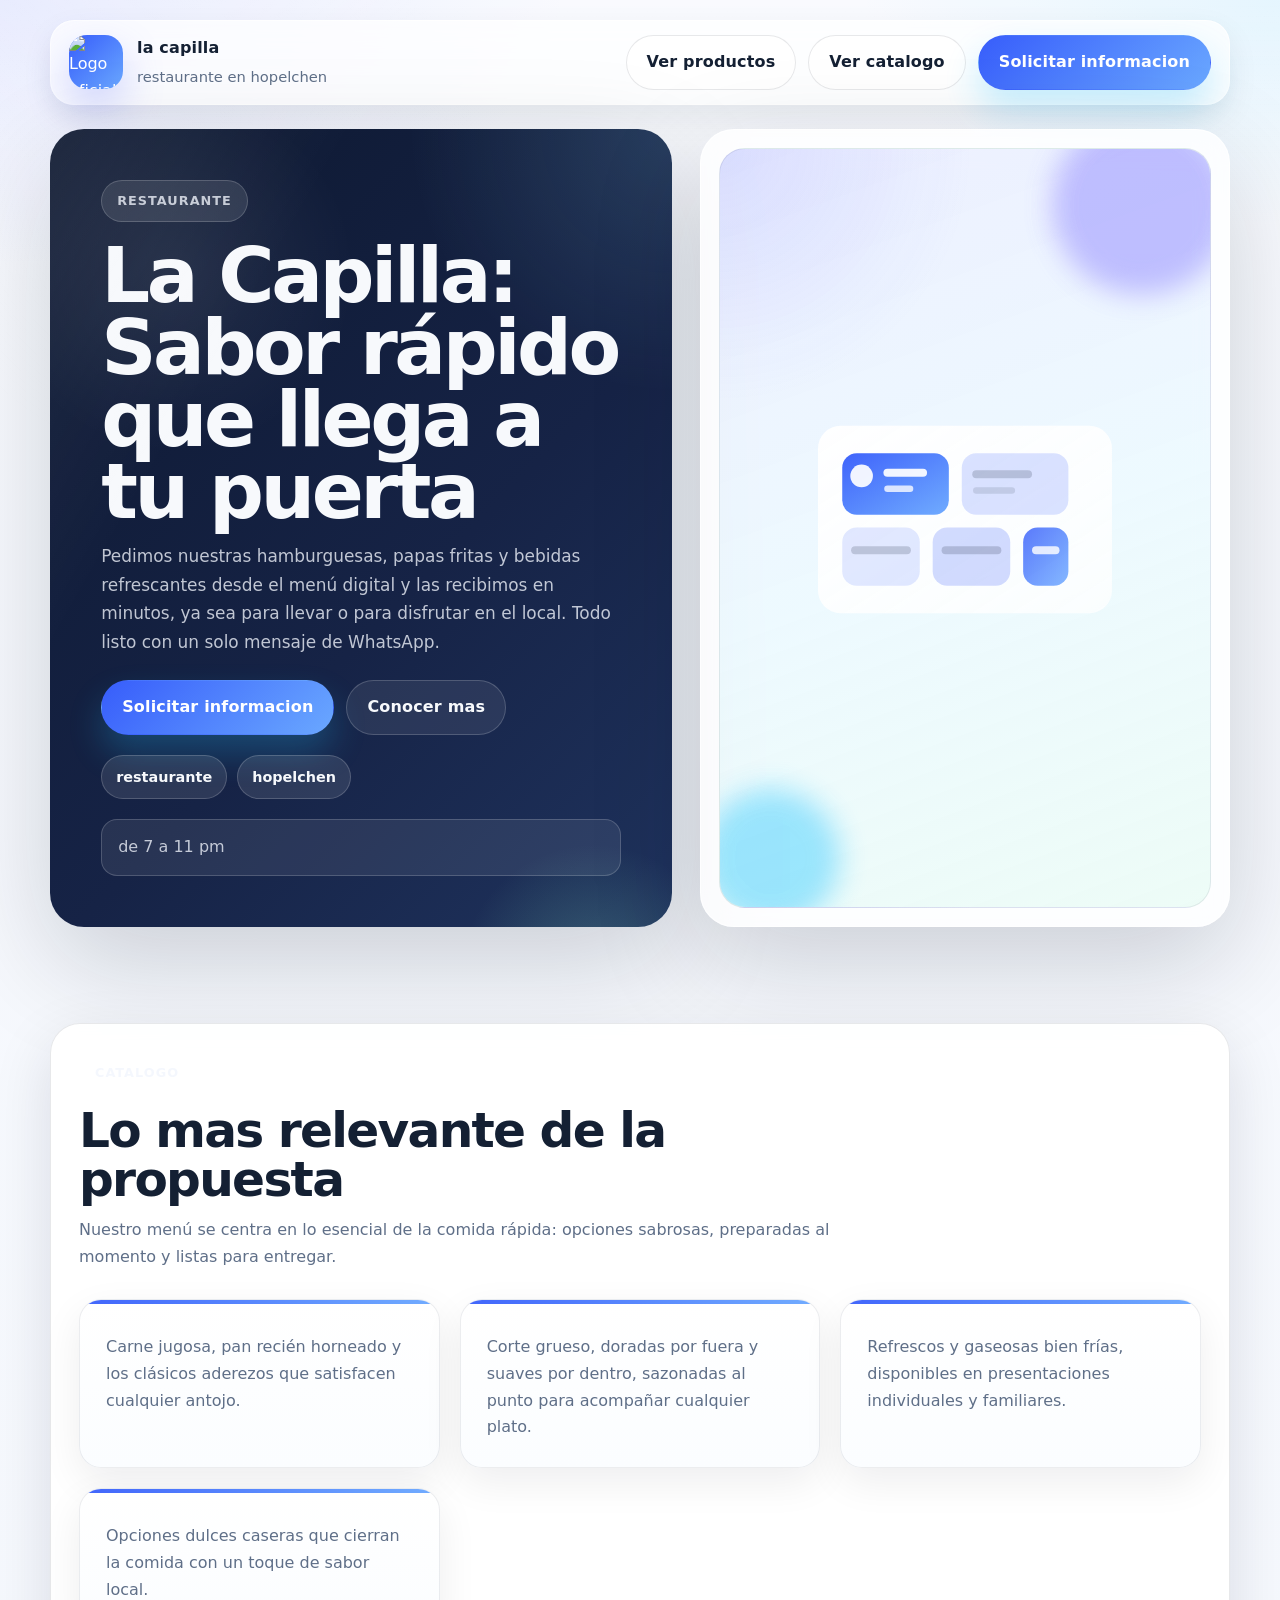
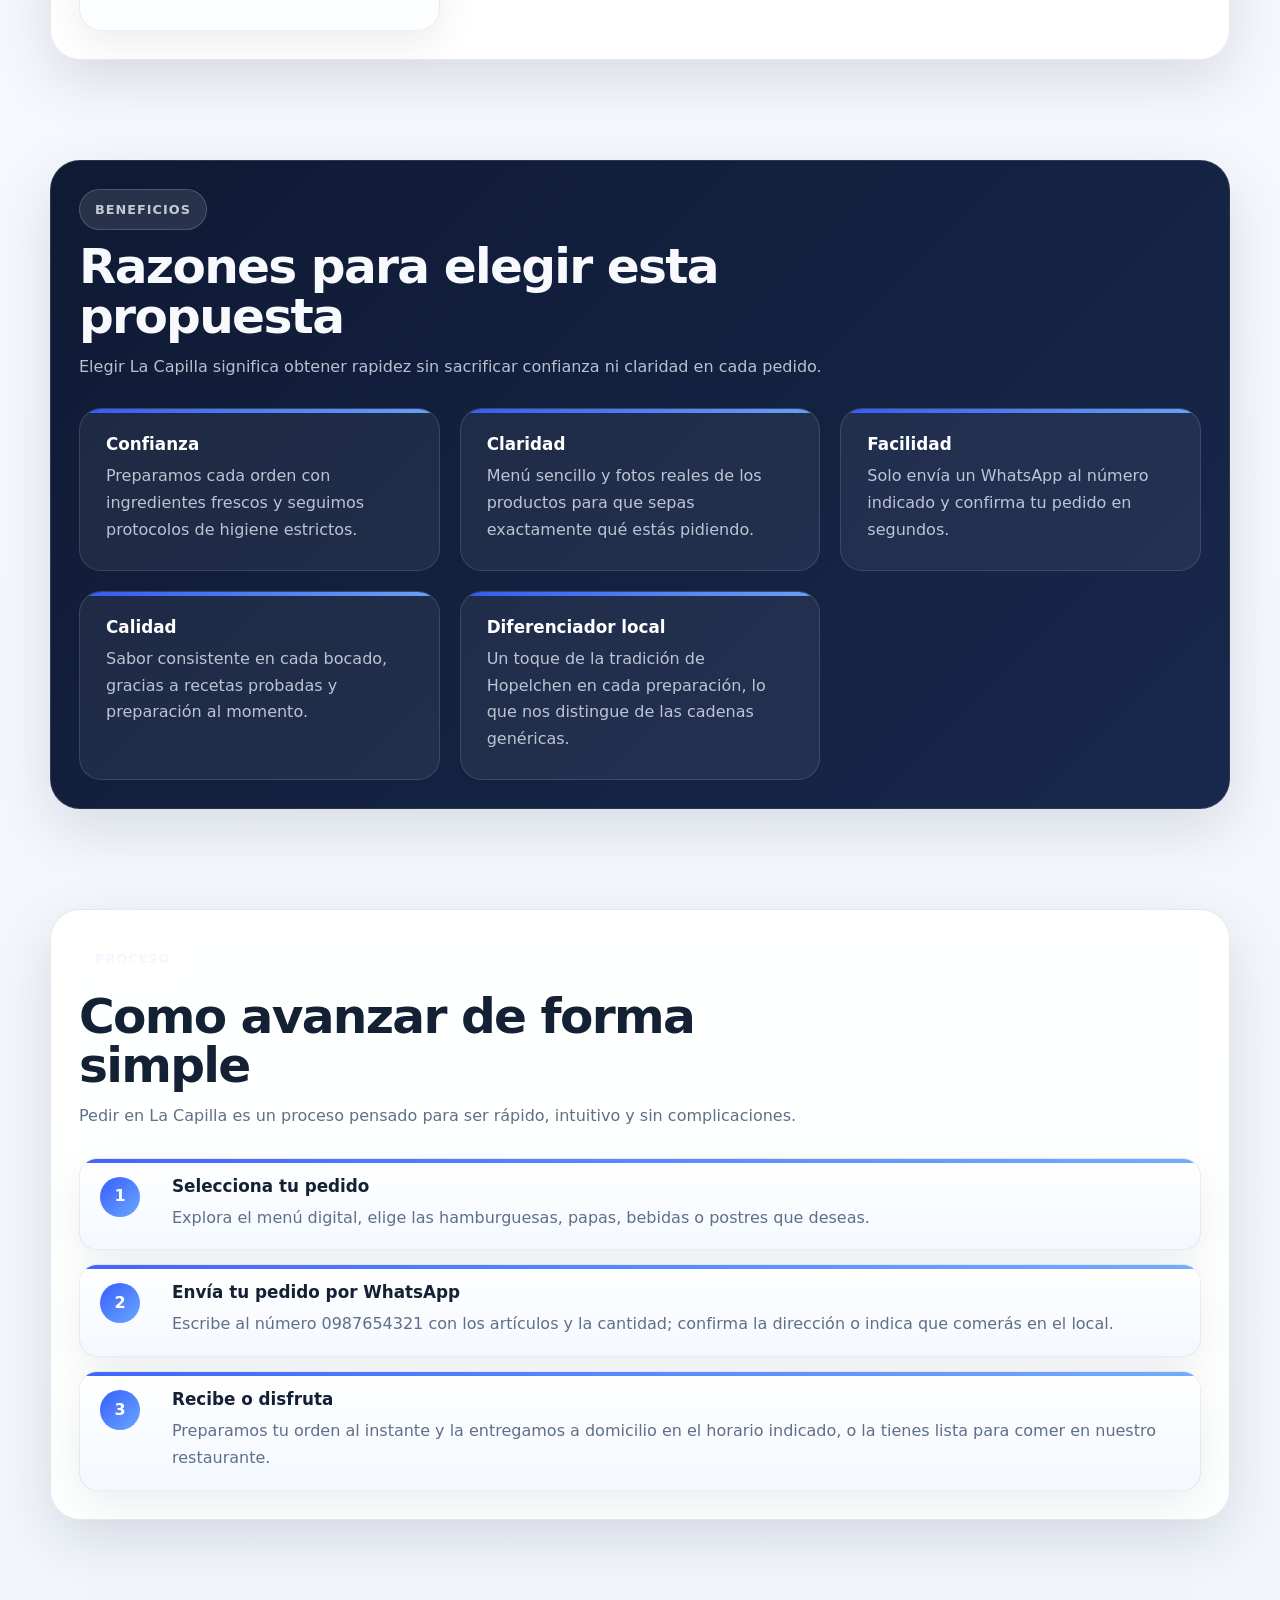
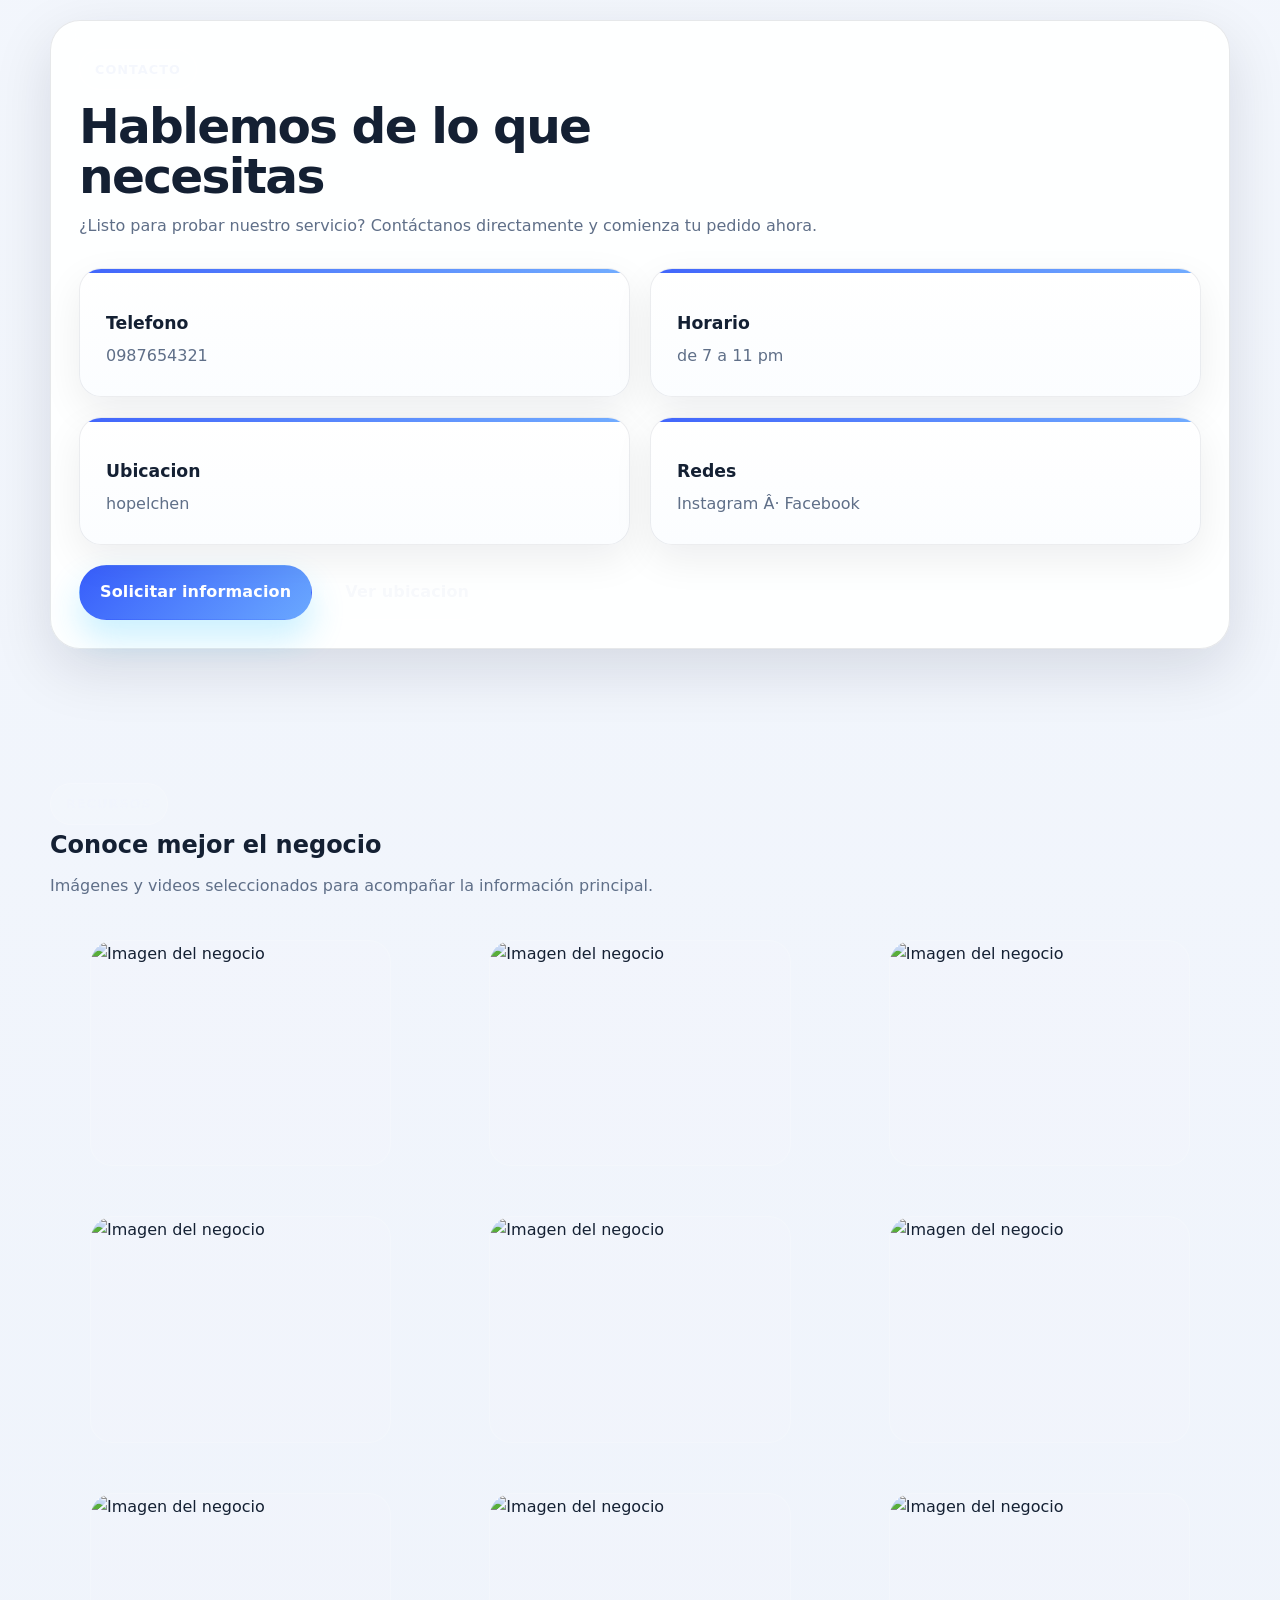
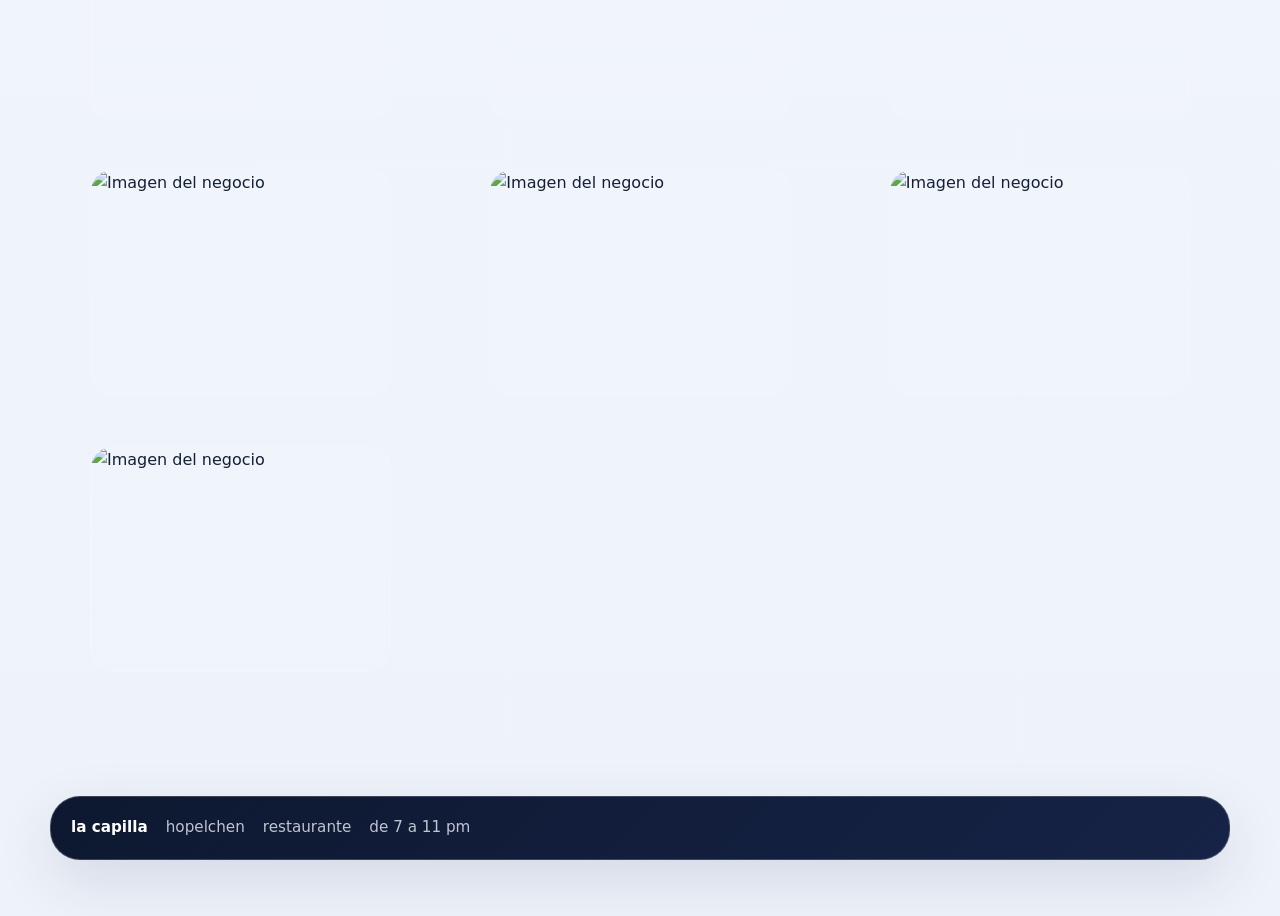
==== index.html @ 83acf777 "feat: generate site index" ====
<!doctype html>
<html lang="es-MX">
<head>
  <meta charset="utf-8">
  <meta name="viewport" content="width=device-width,initial-scale=1">
  <title>la capilla</title>
  <meta name="description" content="comida rapdia a domicilio y ar acomer en restuarante">
  <link rel="stylesheet" href="styles.css">
</head>
<body class="theme-catalogo">
  <div class="site-shell">
    <header class="section" id="inicio">
      <div class="container">
        <div class="topbar">
          <a class="brand" href="#inicio" aria-label="la capilla">
            <span class="brand-mark brand-mark-image"><img src="https://rrmhpuwrdlksccefjgnj.supabase.co/storage/v1/object/public/itm-project-assets/fa2a0edb-afd2-4cea-aa49-1c2edebb0638/63fcdd89-92d5-4dcf-ba6b-335134f677f3/cb0ab900-5e8b-45c3-9661-323baa01a9e5-captura-de-pantalla-2026-06-22-145156.png" alt="Logo oficial" loading="eager"></span>
            <span class="brand-copy">
              <strong>la capilla</strong>
              <span>restaurante en hopelchen</span>
            </span>
          </a>
          <div class="topbar-actions">
            <!-- itm-secondary-page-link -->
            <a class="button-secondary" href="productos.html">Ver productos</a>
            <a class="button-secondary" href="#catalogo">Ver catalogo</a>
            <a class="button" href="tel:0987654321">Solicitar informacion</a>
          </div>
        </div>
      </div>
    </header>

    <main>
      <section class="hero">
        <div class="container hero-grid">
          <div class="hero-copy">
            <span class="kicker">restaurante</span>
            <h1>La Capilla: Sabor rápido que llega a tu puerta</h1>
            <p>Pedimos nuestras hamburguesas, papas fritas y bebidas refrescantes desde el menú digital y las recibimos en minutos, ya sea para llevar o para disfrutar en el local. Todo listo con un solo mensaje de WhatsApp.</p>
            <div class="hero-actions">
              <a class="button" href="tel:0987654321">Solicitar informacion</a>
              <a class="button-secondary" href="https://www.google.com/maps/embed?pb=!1m14!1m8!1m3!1d3767.0904662573457!2d-89.3124938!3d19.2348887!3m2!1i1024!2i768!4f13.1!3m3!1m2!1s0x8f59c978a844ea81%3A0x84fe829ff02fd803!2sTALLER%20DE%20BORDADO!5e0!3m2!1ses-419!2smx!4v1788230896243!5m2!1ses-419!2smx&quot; width=&quot;600&quot; height=&quot;450&quot; style=&quot;border:0;&quot; allowfullscreen=&quot;&quot; loading=&quot;lazy&quot; referrerpolicy=&quot;strict-origin-when-cross-origin">Conocer mas</a>
            </div>
            <ul class="tag-list"><li class="tag">restaurante</li><li class="tag">hopelchen</li></ul>
            <div class="hero-note">
              de 7 a  11 pm
            </div>
          </div>

          <aside class="hero-panel">
            <div class="hero-art">
              <span class="hero-orb one"></span>
              <span class="hero-orb two"></span>
              <svg viewBox="0 0 520 420" xmlns="http://www.w3.org/2000/svg" aria-hidden="true">
  <defs>
    <linearGradient id="catalogGradA" x1="0" y1="0" x2="1" y2="1">
      <stop offset="0%" stop-color="var(--primary)" />
      <stop offset="100%" stop-color="var(--primary-2)" />
    </linearGradient>
    <linearGradient id="catalogGradB" x1="0" y1="0" x2="1" y2="1">
      <stop offset="0%" stop-color="rgba(255,255,255,.96)" />
      <stop offset="100%" stop-color="rgba(255,255,255,.72)" />
    </linearGradient>
  </defs>
  <rect x="78" y="84" width="364" height="232" rx="28" fill="url(#catalogGradB)" />
  <rect x="108" y="118" width="132" height="76" rx="18" fill="url(#catalogGradA)" opacity=".96" />
  <rect x="256" y="118" width="132" height="76" rx="18" fill="rgba(55,93,251,.18)" />
  <rect x="108" y="210" width="96" height="72" rx="18" fill="rgba(55,93,251,.14)" />
  <rect x="220" y="210" width="96" height="72" rx="18" fill="rgba(55,93,251,.22)" />
  <rect x="332" y="210" width="56" height="72" rx="18" fill="url(#catalogGradA)" opacity=".82" />
  <circle cx="132" cy="146" r="14" fill="rgba(255,255,255,.92)" />
  <path d="M164 142h44" stroke="rgba(255,255,255,.92)" stroke-width="10" stroke-linecap="round" />
  <path d="M164 162h28" stroke="rgba(255,255,255,.78)" stroke-width="8" stroke-linecap="round" />
  <path d="M274 144h64" stroke="rgba(20,32,51,.18)" stroke-width="10" stroke-linecap="round" />
  <path d="M274 164h44" stroke="rgba(20,32,51,.12)" stroke-width="8" stroke-linecap="round" />
  <path d="M124 238h64" stroke="rgba(20,32,51,.18)" stroke-width="10" stroke-linecap="round" />
  <path d="M236 238h64" stroke="rgba(20,32,51,.18)" stroke-width="10" stroke-linecap="round" />
  <path d="M348 238h24" stroke="rgba(255,255,255,.82)" stroke-width="10" stroke-linecap="round" />
</svg>
            </div>
          </aside>
        </div>
      </section>

      <section id="catalogo" class="section">
  <div class="container">
    <div class="surface section-surface">
      <div class="section-head">
        <span class="kicker">Catalogo</span>
        <h2>Lo mas relevante de la propuesta</h2>
        <p>Nuestro menú se centra en lo esencial de la comida rápida: opciones sabrosas, preparadas al momento y listas para entregar.</p>
      </div>
      <div class="feature-grid">
        
          <article class="feature-card">
            <strong></strong>
            <p>Carne jugosa, pan recién horneado y los clásicos aderezos que satisfacen cualquier antojo.</p>
          </article>
        
          <article class="feature-card">
            <strong></strong>
            <p>Corte grueso, doradas por fuera y suaves por dentro, sazonadas al punto para acompañar cualquier plato.</p>
          </article>
        
          <article class="feature-card">
            <strong></strong>
            <p>Refrescos y gaseosas bien frías, disponibles en presentaciones individuales y familiares.</p>
          </article>
        
          <article class="feature-card">
            <strong></strong>
            <p>Opciones dulces caseras que cierran la comida con un toque de sabor local.</p>
          </article>
        
      </div>
    </div>
  </div>
</section>
<section id="beneficios" class="section">
  <div class="container">
    <div class="surface section-surface">
      <div class="section-head">
        <span class="kicker">Beneficios</span>
        <h2>Razones para elegir esta propuesta</h2>
        <p>Elegir La Capilla significa obtener rapidez sin sacrificar confianza ni claridad en cada pedido.</p>
      </div>
      <div class="stats-grid">
        
          <article class="stat-card">
            <strong>Confianza</strong>
            <p>Preparamos cada orden con ingredientes frescos y seguimos protocolos de higiene estrictos.</p>
          </article>
        
          <article class="stat-card">
            <strong>Claridad</strong>
            <p>Menú sencillo y fotos reales de los productos para que sepas exactamente qué estás pidiendo.</p>
          </article>
        
          <article class="stat-card">
            <strong>Facilidad</strong>
            <p>Solo envía un WhatsApp al número indicado y confirma tu pedido en segundos.</p>
          </article>
        
          <article class="stat-card">
            <strong>Calidad</strong>
            <p>Sabor consistente en cada bocado, gracias a recetas probadas y preparación al momento.</p>
          </article>
        
          <article class="stat-card">
            <strong>Diferenciador local</strong>
            <p>Un toque de la tradición de Hopelchen en cada preparación, lo que nos distingue de las cadenas genéricas.</p>
          </article>
        
      </div>
    </div>
  </div>
</section>
<section id="proceso" class="section">
  <div class="container">
    <div class="surface section-surface">
      <div class="section-head">
        <span class="kicker">Proceso</span>
        <h2>Como avanzar de forma simple</h2>
        <p>Pedir en La Capilla es un proceso pensado para ser rápido, intuitivo y sin complicaciones.</p>
      </div>
      <div class="process-list">
        
          <article class="process-item">
            <span class="process-index">1</span>
            <div class="process-copy">
              <strong>Selecciona tu pedido</strong>
              <p>Explora el menú digital, elige las hamburguesas, papas, bebidas o postres que deseas.</p>
            </div>
          </article>
        
          <article class="process-item">
            <span class="process-index">2</span>
            <div class="process-copy">
              <strong>Envía tu pedido por WhatsApp</strong>
              <p>Escribe al número 0987654321 con los artículos y la cantidad; confirma la dirección o indica que comerás en el local.</p>
            </div>
          </article>
        
          <article class="process-item">
            <span class="process-index">3</span>
            <div class="process-copy">
              <strong>Recibe o disfruta</strong>
              <p>Preparamos tu orden al instante y la entregamos a domicilio en el horario indicado, o la tienes lista para comer en nuestro restaurante.</p>
            </div>
          </article>
        
      </div>
    </div>
  </div>
</section>
<section id="contacto" class="section">
  <div class="container">
    <div class="surface section-surface">
      <div class="section-head">
        <span class="kicker">Contacto</span>
        <h2>Hablemos de lo que necesitas</h2>
        <p>¿Listo para probar nuestro servicio? Contáctanos directamente y comienza tu pedido ahora.</p>
      </div>
      <div class="contact-grid">
        
          <article class="contact-card">
            <h3>Telefono</h3>
            <p><a href="tel:0987654321">0987654321</a></p>
          </article>
        
          <article class="contact-card">
            <h3>Horario</h3>
            <p><span>de 7 a  11 pm</span></p>
          </article>
        
          <article class="contact-card">
            <h3>Ubicacion</h3>
            <p><a href="https://www.google.com/maps/embed?pb=!1m14!1m8!1m3!1d3767.0904662573457!2d-89.3124938!3d19.2348887!3m2!1i1024!2i768!4f13.1!3m3!1m2!1s0x8f59c978a844ea81%3A0x84fe829ff02fd803!2sTALLER%20DE%20BORDADO!5e0!3m2!1ses-419!2smx!4v1788230896243!5m2!1ses-419!2smx&quot; width=&quot;600&quot; height=&quot;450&quot; style=&quot;border:0;&quot; allowfullscreen=&quot;&quot; loading=&quot;lazy&quot; referrerpolicy=&quot;strict-origin-when-cross-origin" target="_blank" rel="noopener noreferrer">hopelchen</a></p>
          </article>
        
          <article class="contact-card">
            <h3>Redes</h3>
            <p><a href="#contacto" target="_blank" rel="noopener noreferrer">Instagram</a> Â· <a href="#contacto" target="_blank" rel="noopener noreferrer">Facebook</a></p>
          </article>
        
      </div>
      <div class="inline-links"><a class="button" href="tel:0987654321">Solicitar informacion</a><a class="button-secondary" href="https://www.google.com/maps/embed?pb=!1m14!1m8!1m3!1d3767.0904662573457!2d-89.3124938!3d19.2348887!3m2!1i1024!2i768!4f13.1!3m3!1m2!1s0x8f59c978a844ea81%3A0x84fe829ff02fd803!2sTALLER%20DE%20BORDADO!5e0!3m2!1ses-419!2smx!4v1788230896243!5m2!1ses-419!2smx&quot; width=&quot;600&quot; height=&quot;450&quot; style=&quot;border:0;&quot; allowfullscreen=&quot;&quot; loading=&quot;lazy&quot; referrerpolicy=&quot;strict-origin-when-cross-origin">Ver ubicacion</a></div>
    </div>
  </div>
</section>
    
      <section class="resource-section" id="recursos">
        <div class="container">
          <div class="resource-heading">
            <span class="kicker">Recursos</span>
            <h2>Conoce mejor el negocio</h2>
            <p>Imágenes y videos seleccionados para acompañar la información principal.</p>
          </div>
          <div class="resource-gallery">
    <figure class="resource-card">
      <img src="https://rrmhpuwrdlksccefjgnj.supabase.co/storage/v1/object/public/itm-project-assets/fa2a0edb-afd2-4cea-aa49-1c2edebb0638/63fcdd89-92d5-4dcf-ba6b-335134f677f3/9dee17b9-5989-4c04-81a5-56a6d2270579-captura-de-pantalla-2026-06-28-183947.png" alt="Imagen del negocio" loading="lazy">
      
    </figure>
  
    <figure class="resource-card">
      <img src="https://rrmhpuwrdlksccefjgnj.supabase.co/storage/v1/object/public/itm-project-assets/fa2a0edb-afd2-4cea-aa49-1c2edebb0638/63fcdd89-92d5-4dcf-ba6b-335134f677f3/429c3a91-69d6-4c55-be36-e30e1e36e39a-captura-de-pantalla-2026-06-28-184014.png" alt="Imagen del negocio" loading="lazy">
      
    </figure>
  
    <figure class="resource-card">
      <img src="https://rrmhpuwrdlksccefjgnj.supabase.co/storage/v1/object/public/itm-project-assets/fa2a0edb-afd2-4cea-aa49-1c2edebb0638/63fcdd89-92d5-4dcf-ba6b-335134f677f3/778309f7-7098-4dc0-a43b-c36a8c86d15d-captura-de-pantalla-2026-06-28-184057.png" alt="Imagen del negocio" loading="lazy">
      
    </figure>
  
    <figure class="resource-card">
      <img src="https://rrmhpuwrdlksccefjgnj.supabase.co/storage/v1/object/public/itm-project-assets/fa2a0edb-afd2-4cea-aa49-1c2edebb0638/63fcdd89-92d5-4dcf-ba6b-335134f677f3/1df3a6cd-2780-4780-89b0-fd530cb4790c-captura-de-pantalla-2026-06-28-184213.png" alt="Imagen del negocio" loading="lazy">
      
    </figure>
  
    <figure class="resource-card">
      <img src="https://rrmhpuwrdlksccefjgnj.supabase.co/storage/v1/object/public/itm-project-assets/fa2a0edb-afd2-4cea-aa49-1c2edebb0638/63fcdd89-92d5-4dcf-ba6b-335134f677f3/06ec2f1f-6c64-4aa3-80eb-d113fb08dc9a-captura-de-pantalla-2026-06-28-184257.png" alt="Imagen del negocio" loading="lazy">
      
    </figure>
  
    <figure class="resource-card">
      <img src="https://rrmhpuwrdlksccefjgnj.supabase.co/storage/v1/object/public/itm-project-assets/fa2a0edb-afd2-4cea-aa49-1c2edebb0638/63fcdd89-92d5-4dcf-ba6b-335134f677f3/c3ec0e20-55ff-4a04-8fe9-72b50806a0b0-captura-de-pantalla-2026-06-28-203143.png" alt="Imagen del negocio" loading="lazy">
      
    </figure>
  
    <figure class="resource-card">
      <img src="https://rrmhpuwrdlksccefjgnj.supabase.co/storage/v1/object/public/itm-project-assets/fa2a0edb-afd2-4cea-aa49-1c2edebb0638/63fcdd89-92d5-4dcf-ba6b-335134f677f3/6290bde3-7ff0-4237-94d5-f1f7c58c5d8e-captura-de-pantalla-2026-06-28-183947.png" alt="Imagen del negocio" loading="lazy">
      
    </figure>
  
    <figure class="resource-card">
      <img src="https://rrmhpuwrdlksccefjgnj.supabase.co/storage/v1/object/public/itm-project-assets/fa2a0edb-afd2-4cea-aa49-1c2edebb0638/63fcdd89-92d5-4dcf-ba6b-335134f677f3/5e9e1de8-d0f1-43b6-b50a-aea3a4cb805f-captura-de-pantalla-2026-06-28-203301.png" alt="Imagen del negocio" loading="lazy">
      
    </figure>
  
    <figure class="resource-card">
      <img src="https://rrmhpuwrdlksccefjgnj.supabase.co/storage/v1/object/public/itm-project-assets/fa2a0edb-afd2-4cea-aa49-1c2edebb0638/63fcdd89-92d5-4dcf-ba6b-335134f677f3/0bd9fb63-5551-4b27-bd84-2e0cbcd0da3d-captura-de-pantalla-2026-06-28-204855.png" alt="Imagen del negocio" loading="lazy">
      
    </figure>
  
    <figure class="resource-card">
      <img src="https://rrmhpuwrdlksccefjgnj.supabase.co/storage/v1/object/public/itm-project-assets/fa2a0edb-afd2-4cea-aa49-1c2edebb0638/63fcdd89-92d5-4dcf-ba6b-335134f677f3/c3941c7c-3403-4f2d-882c-316e9b5ad3ee-captura-de-pantalla-2026-06-27-184415---copia.png" alt="Imagen del negocio" loading="lazy">
      
    </figure>
  
    <figure class="resource-card">
      <img src="https://rrmhpuwrdlksccefjgnj.supabase.co/storage/v1/object/public/itm-project-assets/fa2a0edb-afd2-4cea-aa49-1c2edebb0638/63fcdd89-92d5-4dcf-ba6b-335134f677f3/c8442d64-a362-4469-a5e8-0c5792de0d52-captura-de-pantalla-2026-06-28-205228---copia.png" alt="Imagen del negocio" loading="lazy">
      
    </figure>
  
    <figure class="resource-card">
      <img src="https://rrmhpuwrdlksccefjgnj.supabase.co/storage/v1/object/public/itm-project-assets/fa2a0edb-afd2-4cea-aa49-1c2edebb0638/63fcdd89-92d5-4dcf-ba6b-335134f677f3/1726b67e-2aaf-4375-a48b-482d1fedd1c0-captura-de-pantalla-2026-07-04-134039.png" alt="Imagen del negocio" loading="lazy">
      
    </figure>
  
    <figure class="resource-card">
      <img src="https://rrmhpuwrdlksccefjgnj.supabase.co/storage/v1/object/public/itm-project-assets/fa2a0edb-afd2-4cea-aa49-1c2edebb0638/63fcdd89-92d5-4dcf-ba6b-335134f677f3/2d284801-5a4d-4d7b-a82c-cc4814d408b8-captura-de-pantalla-2026-07-04-134242.png" alt="Imagen del negocio" loading="lazy">
      
    </figure>
  </div>
          
        </div>
      </section>
    </main>

    <footer class="site-footer">
      <div class="container">
        <div class="surface footer-surface">
          <div class="footer-meta">
            <strong>la capilla</strong>
            <span>hopelchen</span>
            <span>restaurante</span>
            <span>de 7 a  11 pm</span>
          </div>
        </div>
      </div>
    </footer>
  </div>
</body>
</html>
---- styles.css ----
:root{
  --bg:#0d1526;
  --bg-2:#14213a;
  --bg-3:#1d2f4f;
  --surface:#ffffff;
  --surface-soft:rgba(255,255,255,.82);
  --surface-line:rgba(255,255,255,.18);
  --line:rgba(20,32,51,.10);
  --line-strong:rgba(20,32,51,.16);
  --text:#142033;
  --text-soft:#24324a;
  --text-inverse:#f7f9fc;
  --muted:#5f6f88;
  --muted-inverse:rgba(241,245,252,.78);
  --primary:#5e6bff;
  --primary-2:#21c2ff;
  --accent:#8ef0c4;
  --shadow-lg:0 36px 110px rgba(8,18,36,.18);
  --shadow-md:0 20px 60px rgba(10,20,38,.12);
  --shadow-sm:0 12px 30px rgba(10,20,38,.08);
  --radius-xl:34px;
  --radius-lg:26px;
  --radius-md:20px;
  --radius-sm:14px;
  --container:1180px;
}
*{box-sizing:border-box}
html,body{margin:0;padding:0}
html{scroll-behavior:smooth}
body{
  background:
    radial-gradient(980px 460px at 0% 0%, rgba(94,107,255,.12), transparent 58%),
    radial-gradient(780px 420px at 100% 0%, rgba(33,194,255,.10), transparent 54%),
    linear-gradient(180deg,#f8fafe 0%,#eef3fb 100%);
  color:var(--text);
  font:16px/1.68 Inter,system-ui,-apple-system,BlinkMacSystemFont,"Segoe UI",sans-serif;
  min-height:100vh;
  -webkit-font-smoothing:antialiased;
  text-rendering:optimizeLegibility;
}
body::before{
  content:"";
  position:fixed;
  inset:0;
  pointer-events:none;
  background:
    linear-gradient(180deg, rgba(255,255,255,.24), transparent 18%),
    radial-gradient(circle at 15% 20%, rgba(255,255,255,.35), transparent 22%);
  opacity:.55;
}
a{color:inherit;text-decoration:none}
svg{display:block;max-width:100%}
.site-shell{min-height:100vh;position:relative;z-index:1}
.container{width:min(var(--container),calc(100% - 32px));margin:0 auto}

.site-shell > header.section{
  padding:20px 0 0;
}

.topbar{
  display:flex;
  align-items:center;
  justify-content:space-between;
  gap:20px;
  padding:14px 18px;
  border-radius:24px;
  background:rgba(255,255,255,.72);
  border:1px solid rgba(255,255,255,.72);
  box-shadow:var(--shadow-sm);
  backdrop-filter:blur(16px);
}

.brand{
  display:inline-flex;
  align-items:center;
  gap:14px;
  min-width:0;
}
.brand-mark{
  width:54px;
  height:54px;
  border-radius:18px;
  background:linear-gradient(135deg,var(--primary),var(--primary-2));
  color:#fff;
  display:grid;
  place-items:center;
  box-shadow:0 18px 42px rgba(94,107,255,.28);
  overflow:hidden;
  flex:0 0 auto;
}
.brand-copy{
  display:grid;
  gap:3px;
  min-width:0;
}
.brand-copy strong{
  font-size:1rem;
  letter-spacing:.01em;
  white-space:nowrap;
  overflow:hidden;
  text-overflow:ellipsis;
}
.brand-copy span{
  font-size:.92rem;
  color:var(--muted);
  white-space:nowrap;
  overflow:hidden;
  text-overflow:ellipsis;
}

.hero{
  padding:24px 0 46px;
  position:relative;
}
.hero-grid{
  display:grid;
  grid-template-columns:minmax(0,1.08fr) minmax(350px,.92fr);
  gap:28px;
  align-items:stretch;
}
.hero-copy,
.hero-panel{
  border-radius:var(--radius-xl);
  box-shadow:var(--shadow-lg);
}
.hero-copy{
  padding:clamp(30px,4vw,56px);
  background:
    radial-gradient(circle at top right, rgba(142,240,196,.18), transparent 26%),
    linear-gradient(135deg,var(--bg) 0%,var(--bg-2) 58%,var(--bg-3) 100%);
  color:var(--text-inverse);
  position:relative;
  overflow:hidden;
}
.hero-copy::before{
  content:"";
  position:absolute;
  inset:0;
  background:
    linear-gradient(120deg, rgba(255,255,255,.08), transparent 28%),
    radial-gradient(circle at 20% 18%, rgba(255,255,255,.08), transparent 22%);
  pointer-events:none;
}
.hero-copy::after{
  content:"";
  position:absolute;
  inset:auto -10% -24% auto;
  width:280px;
  height:280px;
  border-radius:999px;
  background:radial-gradient(circle, rgba(142,240,196,.24), transparent 68%);
  pointer-events:none;
}
.kicker{
  display:inline-flex;
  align-items:center;
  gap:8px;
  padding:9px 15px;
  border-radius:999px;
  background:rgba(255,255,255,.10);
  color:var(--muted-inverse);
  border:1px solid var(--surface-line);
  font-size:.8rem;
  font-weight:800;
  letter-spacing:.08em;
  text-transform:uppercase;
}
.hero h1{
  margin:18px 0 14px;
  font-size:clamp(2.55rem,6vw,5.2rem);
  line-height:.94;
  letter-spacing:-.045em;
  max-width:11ch;
}
.hero p{
  margin:0;
  color:var(--muted-inverse);
  font-size:1.06rem;
  max-width:62ch;
}
.hero-actions{
  display:flex;
  flex-wrap:wrap;
  gap:12px;
  margin-top:24px;
}
.button,
.button-secondary{
  display:inline-flex;
  align-items:center;
  justify-content:center;
  gap:10px;
  min-height:50px;
  padding:13px 20px;
  border-radius:999px;
  font-weight:800;
  letter-spacing:.01em;
  border:1px solid transparent;
  transition:transform .18s ease, box-shadow .18s ease, border-color .18s ease, background .18s ease, color .18s ease;
}
.button{
  background:linear-gradient(135deg,var(--primary),var(--primary-2));
  color:#fff;
  box-shadow:0 18px 34px rgba(33,194,255,.24);
}
.button-secondary{
  background:rgba(255,255,255,.08);
  color:var(--text-inverse);
  border-color:var(--surface-line);
}
.button:hover,
.button-secondary:hover{
  transform:translateY(-1px);
}
.hero-panel{
  padding:18px;
  background:rgba(255,255,255,.74);
  border:1px solid rgba(255,255,255,.76);
  backdrop-filter:blur(16px);
}
.hero-art{
  min-height:100%;
  border-radius:calc(var(--radius-xl) - 8px);
  background:
    radial-gradient(circle at top left, rgba(94,107,255,.14), transparent 28%),
    linear-gradient(160deg, rgba(94,107,255,.10), rgba(33,194,255,.07) 52%, rgba(142,240,196,.14));
  border:1px solid rgba(20,32,51,.08);
  overflow:hidden;
  position:relative;
  padding:28px;
  display:grid;
  place-items:center;
}
.hero-orb{
  position:absolute;
  border-radius:999px;
  filter:blur(14px);
  opacity:.42;
  pointer-events:none;
}
.hero-orb.one{
  width:180px;
  height:180px;
  top:-34px;
  right:-22px;
  background:#7d73ff;
}
.hero-orb.two{
  width:138px;
  height:138px;
  bottom:-20px;
  left:-18px;
  background:#27c7ff;
}

section,.section{
  padding:50px 0;
}
.section-surface{
  padding:30px;
}

.section-head{
  max-width:760px;
  margin:0 0 28px;
}
.section-head h2{
  margin:12px 0 12px;
  font-size:clamp(1.95rem,3.8vw,3.2rem);
  line-height:1.02;
  letter-spacing:-.035em;
}
.section-head p{
  margin:0;
  color:var(--muted);
  font-size:1rem;
}

.surface{
  background:rgba(255,255,255,.84);
  border:1px solid var(--line);
  border-radius:30px;
  box-shadow:var(--shadow-md);
  backdrop-filter:blur(12px);
}

.feature-grid,
.stats-grid,
.contact-grid{
  display:grid;
  gap:20px;
}
.feature-grid{grid-template-columns:repeat(3,minmax(0,1fr))}
.stats-grid{grid-template-columns:repeat(3,minmax(0,1fr))}
.contact-grid{grid-template-columns:repeat(2,minmax(0,1fr))}

.feature-card,
.stat-card,
.contact-card,
.process-item,
.trust-item-premium{
  position:relative;
  padding:26px;
  border-radius:22px;
  background:linear-gradient(180deg,#ffffff 0%,#fbfdff 100%);
  border:1px solid rgba(20,32,51,.08);
  box-shadow:0 14px 40px rgba(10,20,35,.07);
  overflow:hidden;
}

.feature-card::before,
.stat-card::before,
.contact-card::before,
.process-item::before,
.trust-item-premium::before{
  content:"";
  position:absolute;
  inset:0 0 auto 0;
  height:4px;
  background:linear-gradient(90deg,var(--primary),var(--primary-2));
  opacity:.95;
}

.feature-card strong,
.stat-card strong,
.contact-card h3,
.process-copy strong,
.trust-item-premium strong{
  display:block;
  margin-bottom:10px;
  font-size:1.08rem;
  line-height:1.18;
}

.feature-card p,
.stat-card p,
.contact-card p,
.process-copy p,
.trust-item-premium p{
  margin:0;
  color:var(--muted);
}

.process-list{
  display:grid;
  gap:16px;
}
.process-item{
  display:grid;
  grid-template-columns:56px minmax(0,1fr);
  gap:16px;
  align-items:start;
}
.process-index{
  width:40px;
  height:40px;
  border-radius:999px;
  display:grid;
  place-items:center;
  background:linear-gradient(135deg,var(--primary),var(--primary-2));
  color:#fff;
  font-weight:800;
  position:relative;
  z-index:1;
}

.trust-list-premium{
  display:grid;
  grid-template-columns:repeat(3,minmax(0,1fr));
  gap:18px;
}

.tag-list{
  display:flex;
  flex-wrap:wrap;
  gap:10px;
  margin:20px 0 0;
  padding:0;
  list-style:none;
}
.tag{
  padding:9px 14px;
  border-radius:999px;
  background:rgba(255,255,255,.10);
  color:var(--text-inverse);
  border:1px solid var(--surface-line);
  font-weight:700;
  font-size:.9rem;
}

.inline-links{
  display:flex;
  flex-wrap:wrap;
  gap:12px;
  margin-top:22px;
}

.hero-note{
  margin-top:20px;
  padding:14px 16px;
  border-radius:16px;
  background:rgba(255,255,255,.08);
  border:1px solid var(--surface-line);
  color:var(--muted-inverse);
}

.topbar-actions{
  display:flex;
  align-items:center;
  gap:12px;
  flex-wrap:wrap;
}

.contact-card a{
  word-break:break-word;
}

.site-footer{
  padding:24px 0 56px;
  color:var(--muted);
  font-size:.95rem;
}
.site-footer .surface{
  padding:18px 20px;
}
.footer-surface{
  background:linear-gradient(135deg,var(--bg) 0%,var(--bg-2) 100%);
  color:var(--text-inverse);
  border:1px solid var(--surface-line);
}
.footer-meta{
  display:flex;
  flex-wrap:wrap;
  gap:10px 18px;
  align-items:center;
}
.footer-meta strong{color:#fff}
.footer-meta span{color:var(--muted-inverse)}

.brand-mark svg{
  width:100%;
  height:100%;
}
.hero-art svg{
  width:min(100%, 430px);
  height:auto;
}

/* restaurante */
.theme-restaurante{
  background:
    radial-gradient(820px 420px at 0% 0%, rgba(199,88,43,.14), transparent 56%),
    radial-gradient(740px 400px at 100% 0%, rgba(240,163,58,.10), transparent 54%),
    linear-gradient(180deg,#120c0b 0%,#20120f 100%);
}
.theme-restaurante .topbar{
  background:rgba(24,14,11,.78);
  border-color:rgba(255,216,180,.12);
}
.theme-restaurante .brand-copy strong{color:#fff}
.theme-restaurante .brand-copy span{color:rgba(255,231,203,.70)}
.theme-restaurante .topbar-actions .button-secondary{
  background:rgba(255,255,255,.06);
  color:var(--text-inverse);
  border-color:rgba(255,255,255,.12);
}
.theme-restaurante .hero-art{
  background:
    radial-gradient(circle at top left, rgba(255,194,122,.12), transparent 26%),
    linear-gradient(160deg, rgba(199,88,43,.14), rgba(240,163,58,.08) 55%, rgba(255,228,190,.10));
}
.theme-restaurante #especialidades .surface,
.theme-restaurante #diferenciales .surface,
.theme-restaurante #contacto .surface{
  background:linear-gradient(180deg, rgba(34,20,16,.96), rgba(21,13,11,.94));
  border-color:rgba(255,216,180,.12);
  color:var(--text-inverse);
}
.theme-restaurante #especialidades .section-head p,
.theme-restaurante #diferenciales .section-head p,
.theme-restaurante #contacto .section-head p,
.theme-restaurante #contacto .contact-card p,
.theme-restaurante #contacto .contact-card a,
.theme-restaurante #especialidades .feature-card p,
.theme-restaurante #diferenciales .stat-card p{
  color:rgba(245,233,214,.76);
}
.theme-restaurante #especialidades .feature-card,
.theme-restaurante #diferenciales .stat-card,
.theme-restaurante #contacto .contact-card{
  background:rgba(255,255,255,.05);
  border-color:rgba(255,216,180,.10);
  box-shadow:none;
}
.theme-restaurante #especialidades .feature-card strong,
.theme-restaurante #diferenciales .stat-card strong,
.theme-restaurante #contacto .contact-card h3{
  color:#fff7ec;
}
.theme-restaurante .footer-surface{
  background:linear-gradient(135deg,#150d0c,#241310);
}

/* catalogo */
.theme-catalogo .hero-copy{
  background:
    radial-gradient(circle at top right, rgba(145,216,255,.16), transparent 26%),
    linear-gradient(135deg,#0d1830 0%,#162346 58%,#1f335e 100%);
}
.theme-catalogo .topbar-actions .button-secondary{
  background:#fff;
  color:var(--text);
  border-color:rgba(20,32,51,.10);
}
.theme-catalogo #catalogo .surface,
.theme-catalogo #proceso .surface,
.theme-catalogo #contacto .surface{
  background:rgba(255,255,255,.92);
}
.theme-catalogo #beneficios .surface{
  background:linear-gradient(135deg,#0f1a34 0%,#18284c 100%);
  border-color:rgba(255,255,255,.10);
  color:var(--text-inverse);
}
.theme-catalogo #beneficios .section-head p,
.theme-catalogo #beneficios .stat-card p{
  color:rgba(236,243,255,.76);
}
.theme-catalogo #beneficios .stat-card{
  background:rgba(255,255,255,.06);
  border-color:rgba(255,255,255,.12);
  box-shadow:none;
}
.theme-catalogo #beneficios .stat-card strong{
  color:#fff;
}
.theme-catalogo .process-item{
  background:linear-gradient(180deg,#ffffff 0%,#f4f8ff 100%);
}
.theme-catalogo .footer-surface{
  background:linear-gradient(135deg,#0d1830,#162346);
}

/* hotel */
.theme-hotel{
  background:
    radial-gradient(820px 420px at 0% 0%, rgba(231,201,143,.10), transparent 58%),
    linear-gradient(180deg,#f7f2e9 0%,#efe8dc 100%);
}
.theme-hotel .topbar{
  background:rgba(255,251,245,.82);
  border-color:rgba(74,56,28,.10);
}
.theme-hotel .hero-copy{
  background:
    radial-gradient(circle at top right, rgba(231,201,143,.14), transparent 24%),
    linear-gradient(135deg,#101b2d 0%,#172741 62%,#21365c 100%);
}
.theme-hotel .button{
  background:linear-gradient(135deg,#b78c45,#e7c98f);
  color:#1c140d;
  box-shadow:0 18px 34px rgba(183,140,69,.22);
}
.theme-hotel .hero-note{
  background:rgba(255,255,255,.10);
}
.theme-hotel #principal .surface,
.theme-hotel #secundario .surface,
.theme-hotel #confianza .surface,
.theme-hotel #contacto .surface{
  background:linear-gradient(180deg, rgba(255,250,244,.96), rgba(249,242,233,.94));
}
.theme-hotel .feature-card,
.theme-hotel .stat-card,
.theme-hotel .trust-item-premium,
.theme-hotel .contact-card{
  background:linear-gradient(180deg,#fffdf8 0%,#fbf5eb 100%);
}
.theme-hotel .footer-surface{
  background:linear-gradient(135deg,#101b2d,#1a2b46);
}

/* landing */
.theme-landing .hero-copy{
  background:
    radial-gradient(circle at top right, rgba(184,239,255,.18), transparent 26%),
    linear-gradient(135deg,#161428 0%,#1f1c36 56%,#2a2550 100%);
}
.theme-landing .hero h1{
  max-width:12ch;
}
.theme-landing #contacto .surface{
  background:linear-gradient(135deg,#17152c 0%,#201d39 100%);
  border-color:rgba(255,255,255,.10);
  color:var(--text-inverse);
}
.theme-landing #contacto .section-head p,
.theme-landing #contacto .contact-card p,
.theme-landing #contacto .contact-card a{
  color:rgba(236,243,255,.76);
}
.theme-landing #contacto .contact-card{
  background:rgba(255,255,255,.06);
  border-color:rgba(255,255,255,.12);
  box-shadow:none;
}
.theme-landing #contacto .contact-card h3{
  color:#fff;
}
.theme-landing .footer-surface{
  background:linear-gradient(135deg,#161428,#221f40);
}

/* inmobiliaria */
.theme-inmobiliaria .hero-copy{
  background:
    radial-gradient(circle at top right, rgba(212,222,255,.16), transparent 24%),
    linear-gradient(135deg,#14181f 0%,#1d242e 60%,#273242 100%);
}
.theme-inmobiliaria .topbar-actions .button-secondary{
  background:#fff;
  color:var(--text);
  border-color:rgba(20,32,51,.10);
}
.theme-inmobiliaria #principal .surface{
  background:linear-gradient(180deg,#ffffff 0%,#f9fbff 100%);
}
.theme-inmobiliaria #secundario .surface{
  background:linear-gradient(180deg,#f5f8ff 0%,#eef3fb 100%);
}
.theme-inmobiliaria #confianza .surface{
  background:linear-gradient(135deg,#1a2230 0%,#243149 100%);
  border-color:rgba(255,255,255,.10);
  color:var(--text-inverse);
}
.theme-inmobiliaria #confianza .section-head p,
.theme-inmobiliaria #confianza .trust-item-premium p{
  color:rgba(236,243,255,.76);
}
.theme-inmobiliaria #confianza .trust-item-premium{
  background:rgba(255,255,255,.06);
  border-color:rgba(255,255,255,.12);
  box-shadow:none;
}
.theme-inmobiliaria #confianza .trust-item-premium strong{
  color:#fff;
}
.theme-inmobiliaria .footer-surface{
  background:linear-gradient(135deg,#14181f,#1d242e);
}

/* general */
.theme-general .hero-copy{
  background:
    radial-gradient(circle at top right, rgba(184,212,255,.16), transparent 24%),
    linear-gradient(135deg,#121a2c 0%,#1a2340 58%,#243055 100%);
}
.theme-general .topbar-actions .button-secondary{
  background:#fff;
  color:var(--text);
  border-color:rgba(20,32,51,.10);
}
.theme-general #principal .surface,
.theme-general #secundario .surface,
.theme-general #confianza .surface,
.theme-general #contacto .surface{
  background:rgba(255,255,255,.90);
}
.theme-general .footer-surface{
  background:linear-gradient(135deg,#121a2c,#1a2340);
}

@media (max-width:980px){
  .hero-grid,
  .feature-grid,
  .stats-grid,
  .contact-grid,
  .trust-list-premium{
    grid-template-columns:1fr;
  }

  .topbar{
    padding:14px 14px;
  }

  .hero{
    padding-top:18px;
  }

  .section-surface{
    padding:24px;
  }

  .process-item{
    grid-template-columns:1fr;
  }
}

@media (max-width:720px){
  .container{
    width:min(var(--container),calc(100% - 20px));
  }

  .topbar{
    flex-direction:column;
    align-items:flex-start;
  }

  .brand{
    width:100%;
  }

  .hero-copy{
    padding:28px 22px;
  }

  .hero h1{
    max-width:none;
  }

  .button,
  .button-secondary{
    width:100%;
  }

  .section,
  section{
    padding:38px 0;
  }

  .feature-card,
  .stat-card,
  .contact-card,
  .process-item,
  .trust-item-premium{
    padding:22px;
  }
}

:root{
  --bg:#121a2c;
  --bg-2:#1a2340;
  --primary:#375dfb;
  --primary-2:#6aa8ff;
  --accent:#b8d4ff;
}

.topbar-actions{
  display:flex;
  align-items:center;
  gap:12px;
  flex-wrap:wrap;
}

.section-surface{
  padding:28px;
}

.hero-note{
  margin-top:20px;
  padding:14px 16px;
  border-radius:16px;
  background:rgba(255,255,255,.08);
  border:1px solid var(--surface-line);
  color:var(--muted-inverse);
}

.feature-card strong,
.stat-card strong,
.process-copy strong{
  display:block;
  margin-bottom:8px;
  font-size:1.05rem;
}

.process-list{
  display:grid;
  gap:14px;
}

.process-item{
  display:grid;
  grid-template-columns:56px minmax(0,1fr);
  gap:16px;
  align-items:start;
  padding:18px 20px;
  border-radius:18px;
  background:#fff;
  border:1px solid rgba(20,32,51,.08);
  box-shadow:0 14px 40px rgba(10,20,35,.07);
}

.process-index{
  width:40px;
  height:40px;
  border-radius:999px;
  display:grid;
  place-items:center;
  background:linear-gradient(135deg,var(--primary),var(--primary-2));
  color:#fff;
  font-weight:800;
}

.process-copy p,
.contact-card p{
  margin:0;
}

.contact-card a{
  word-break:break-word;
}

.inline-links{
  display:flex;
  flex-wrap:wrap;
  gap:12px;
  margin-top:20px;
}

.footer-surface{
  padding:18px 20px;
}

.footer-meta{
  display:flex;
  flex-wrap:wrap;
  gap:10px 18px;
  align-items:center;
}

.brand-mark svg{
  width:100%;
  height:100%;
}

.hero-art svg{
  width:min(100%, 420px);
  height:auto;
}

@media (max-width:980px){
  .topbar-actions{
    width:100%;
    justify-content:flex-start;
  }

  .section-surface{
    padding:22px;
  }

  .process-item{
    grid-template-columns:1fr;
  }
}

.resource-section{
  padding:clamp(42px,7vw,84px) 0;
}
.resource-section .resource-heading{
  max-width:680px;
  margin-bottom:24px;
}
.resource-section .resource-heading h2{
  margin:0 0 8px;
}
.resource-section .resource-heading p{
  margin:0;
  color:var(--muted,#687386);
}
.resource-gallery{
  display:grid;
  grid-template-columns:repeat(3,minmax(0,1fr));
  gap:18px;
}
.resource-card{
  overflow:hidden;
  border:1px solid rgba(255,255,255,.16);
  border-radius:22px;
  background:rgba(255,255,255,.08);
}
.resource-card img{
  display:block;
  width:100%;
  aspect-ratio:4 / 3;
  object-fit:cover;
}
.resource-card figcaption{
  padding:13px 15px;
  color:var(--text,#172033);
  font-size:.94rem;
}
.resource-video-list{
  display:flex;
  flex-wrap:wrap;
  gap:12px;
}
.resource-video-link{
  display:inline-flex;
  align-items:center;
  min-height:44px;
  padding:10px 16px;
  border:1px solid currentColor;
  border-radius:999px;
  color:inherit;
  text-decoration:none;
  font-weight:700;
}
.brand-mark-image{
  display:grid;
  place-items:center;
}
.brand-mark-image img{
  display:block;
  width:100%;
  height:100%;
  object-fit:contain;
  border-radius:14px;
}
@media (max-width:900px){
  .resource-gallery{grid-template-columns:repeat(2,minmax(0,1fr));}
}
@media (max-width:620px){
  .resource-gallery{grid-template-columns:1fr;}
}
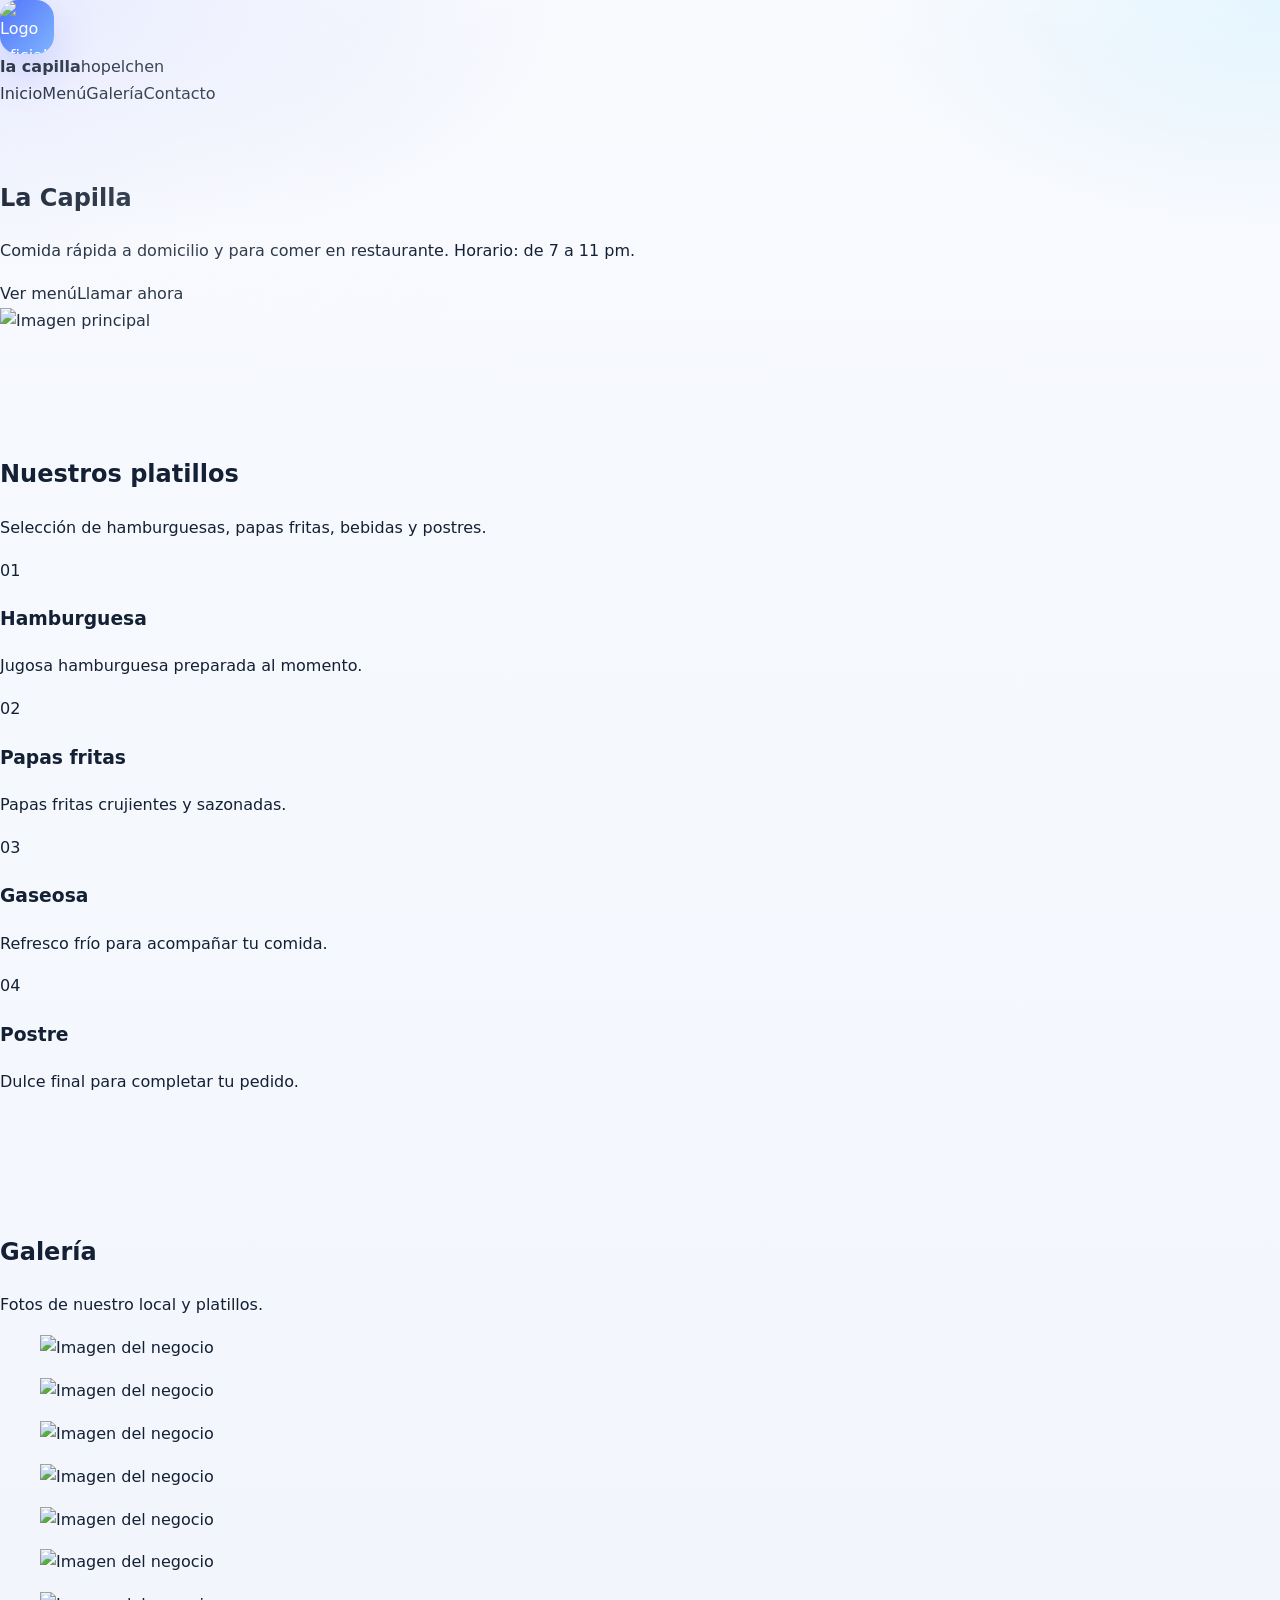
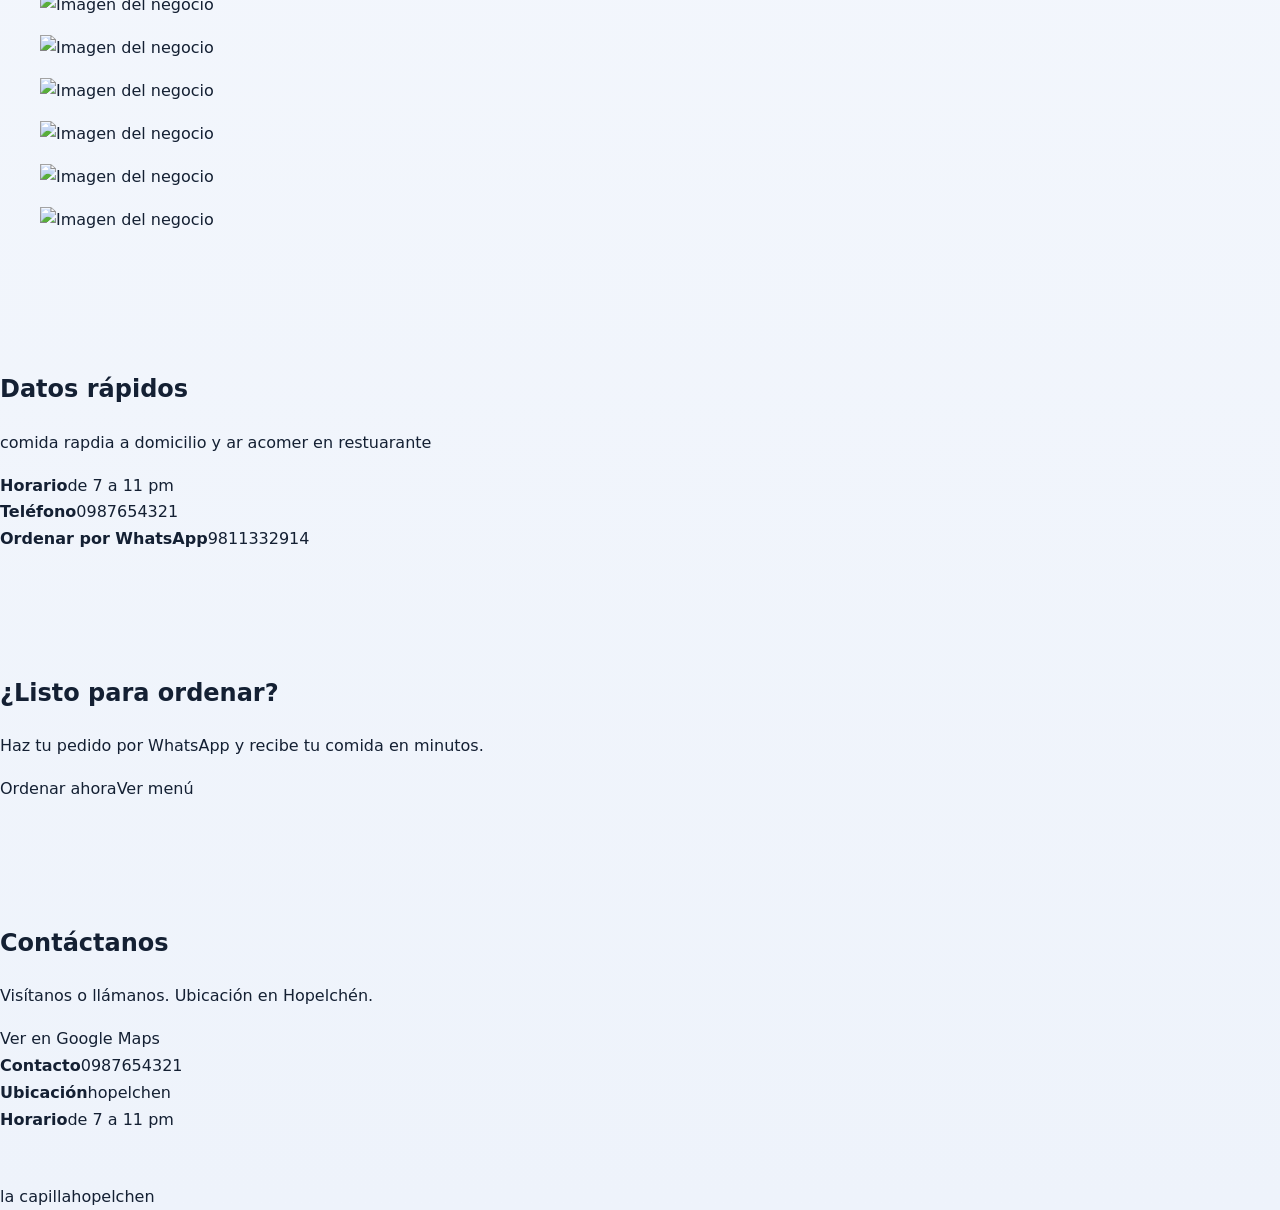
==== commit 442eb7bb: "feat: generate site index" ====
--- a/index.html
+++ b/index.html
@@ -1,323 +1,156 @@
 <!doctype html>
-<html lang="es-MX">
+<html lang="es">
 <head>
   <meta charset="utf-8">
-  <meta name="viewport" content="width=device-width,initial-scale=1">
+  <meta name="viewport" content="width=device-width, initial-scale=1">
   <title>la capilla</title>
   <meta name="description" content="comida rapdia a domicilio y ar acomer en restuarante">
   <link rel="stylesheet" href="styles.css">
 </head>
-<body class="theme-catalogo">
-  <div class="site-shell">
-    <header class="section" id="inicio">
-      <div class="container">
-        <div class="topbar">
-          <a class="brand" href="#inicio" aria-label="la capilla">
-            <span class="brand-mark brand-mark-image"><img src="https://rrmhpuwrdlksccefjgnj.supabase.co/storage/v1/object/public/itm-project-assets/fa2a0edb-afd2-4cea-aa49-1c2edebb0638/63fcdd89-92d5-4dcf-ba6b-335134f677f3/cb0ab900-5e8b-45c3-9661-323baa01a9e5-captura-de-pantalla-2026-06-22-145156.png" alt="Logo oficial" loading="eager"></span>
-            <span class="brand-copy">
-              <strong>la capilla</strong>
-              <span>restaurante en hopelchen</span>
-            </span>
-          </a>
-          <div class="topbar-actions">
-            <!-- itm-secondary-page-link -->
-            <a class="button-secondary" href="productos.html">Ver productos</a>
-            <a class="button-secondary" href="#catalogo">Ver catalogo</a>
-            <a class="button" href="tel:0987654321">Solicitar informacion</a>
-          </div>
-        </div>
-      </div>
-    </header>
-
-    <main>
-      <section class="hero">
-        <div class="container hero-grid">
-          <div class="hero-copy">
-            <span class="kicker">restaurante</span>
-            <h1>La Capilla: Sabor rápido que llega a tu puerta</h1>
-            <p>Pedimos nuestras hamburguesas, papas fritas y bebidas refrescantes desde el menú digital y las recibimos en minutos, ya sea para llevar o para disfrutar en el local. Todo listo con un solo mensaje de WhatsApp.</p>
-            <div class="hero-actions">
-              <a class="button" href="tel:0987654321">Solicitar informacion</a>
-              <a class="button-secondary" href="https://www.google.com/maps/embed?pb=!1m14!1m8!1m3!1d3767.0904662573457!2d-89.3124938!3d19.2348887!3m2!1i1024!2i768!4f13.1!3m3!1m2!1s0x8f59c978a844ea81%3A0x84fe829ff02fd803!2sTALLER%20DE%20BORDADO!5e0!3m2!1ses-419!2smx!4v1788230896243!5m2!1ses-419!2smx&quot; width=&quot;600&quot; height=&quot;450&quot; style=&quot;border:0;&quot; allowfullscreen=&quot;&quot; loading=&quot;lazy&quot; referrerpolicy=&quot;strict-origin-when-cross-origin">Conocer mas</a>
-            </div>
-            <ul class="tag-list"><li class="tag">restaurante</li><li class="tag">hopelchen</li></ul>
-            <div class="hero-note">
-              de 7 a  11 pm
-            </div>
-          </div>
-
-          <aside class="hero-panel">
-            <div class="hero-art">
-              <span class="hero-orb one"></span>
-              <span class="hero-orb two"></span>
-              <svg viewBox="0 0 520 420" xmlns="http://www.w3.org/2000/svg" aria-hidden="true">
-  <defs>
-    <linearGradient id="catalogGradA" x1="0" y1="0" x2="1" y2="1">
-      <stop offset="0%" stop-color="var(--primary)" />
-      <stop offset="100%" stop-color="var(--primary-2)" />
-    </linearGradient>
-    <linearGradient id="catalogGradB" x1="0" y1="0" x2="1" y2="1">
-      <stop offset="0%" stop-color="rgba(255,255,255,.96)" />
-      <stop offset="100%" stop-color="rgba(255,255,255,.72)" />
-    </linearGradient>
-  </defs>
-  <rect x="78" y="84" width="364" height="232" rx="28" fill="url(#catalogGradB)" />
-  <rect x="108" y="118" width="132" height="76" rx="18" fill="url(#catalogGradA)" opacity=".96" />
-  <rect x="256" y="118" width="132" height="76" rx="18" fill="rgba(55,93,251,.18)" />
-  <rect x="108" y="210" width="96" height="72" rx="18" fill="rgba(55,93,251,.14)" />
-  <rect x="220" y="210" width="96" height="72" rx="18" fill="rgba(55,93,251,.22)" />
-  <rect x="332" y="210" width="56" height="72" rx="18" fill="url(#catalogGradA)" opacity=".82" />
-  <circle cx="132" cy="146" r="14" fill="rgba(255,255,255,.92)" />
-  <path d="M164 142h44" stroke="rgba(255,255,255,.92)" stroke-width="10" stroke-linecap="round" />
-  <path d="M164 162h28" stroke="rgba(255,255,255,.78)" stroke-width="8" stroke-linecap="round" />
-  <path d="M274 144h64" stroke="rgba(20,32,51,.18)" stroke-width="10" stroke-linecap="round" />
-  <path d="M274 164h44" stroke="rgba(20,32,51,.12)" stroke-width="8" stroke-linecap="round" />
-  <path d="M124 238h64" stroke="rgba(20,32,51,.18)" stroke-width="10" stroke-linecap="round" />
-  <path d="M236 238h64" stroke="rgba(20,32,51,.18)" stroke-width="10" stroke-linecap="round" />
-  <path d="M348 238h24" stroke="rgba(255,255,255,.82)" stroke-width="10" stroke-linecap="round" />
-</svg>
-            </div>
-          </aside>
-        </div>
-      </section>
-
-      <section id="catalogo" class="section">
-  <div class="container">
-    <div class="surface section-surface">
-      <div class="section-head">
-        <span class="kicker">Catalogo</span>
-        <h2>Lo mas relevante de la propuesta</h2>
-        <p>Nuestro menú se centra en lo esencial de la comida rápida: opciones sabrosas, preparadas al momento y listas para entregar.</p>
-      </div>
-      <div class="feature-grid">
+<body class="ai-site" data-itm-resources-rendered="1">
+  <header class="ai-header">
+    <div class="ai-shell ai-header-inner">
+      <a class="ai-brand" href="index.html" aria-label="la capilla">
+        <span class="brand-mark brand-mark-image"><img src="https://rrmhpuwrdlksccefjgnj.supabase.co/storage/v1/object/public/itm-project-assets/fa2a0edb-afd2-4cea-aa49-1c2edebb0638/63fcdd89-92d5-4dcf-ba6b-335134f677f3/cb0ab900-5e8b-45c3-9661-323baa01a9e5-captura-de-pantalla-2026-06-22-145156.png" alt="Logo oficial" loading="eager"></span>
+        <span class="ai-brand-copy"><strong data-eb-editable="text" data-eb-key="brand.name" data-eb-role="brand" data-eb-kind="name">la capilla</strong><span>hopelchen</span></span>
+      </a>
+      <nav class="ai-nav" aria-label="Navegación"><a href="#hero">Inicio</a><a href="#menu">Menú</a><a href="#gallery">Galería</a><a href="#contact">Contacto</a></nav>
+    </div>
+  </header>
+  <main class="ai-main"><section id="hero" class="ai-section ai-section--centered ai-kind-hero ai-hero ai-variant-centered" data-eb-section="hero"><div class="ai-shell ai-hero-grid">
+    <div class="ai-heading">
+      
+      <h1 data-eb-editable="text" data-eb-key="hero.title" data-eb-role="section" data-eb-kind="title" data-eb-section="hero">La Capilla</h1>
+      <p data-eb-editable="text" data-eb-key="hero.body" data-eb-role="section" data-eb-kind="body" data-eb-section="hero">Comida rápida a domicilio y para comer en restaurante. Horario: de 7 a 11 pm.</p>
+      <div class="ai-actions"><a class="ai-button" href="#menu" data-eb-editable="link" data-eb-key="hero.action.0" data-eb-role="cta" data-eb-kind="link" data-eb-section="hero">Ver menú</a><a class="ai-button ai-button--secondary" href="tel:0987654321" data-eb-editable="link" data-eb-key="hero.action.1" data-eb-role="cta" data-eb-kind="link" data-eb-section="hero">Llamar ahora</a></div>
+    </div><div class="ai-hero-media"><img src="https://rrmhpuwrdlksccefjgnj.supabase.co/storage/v1/object/public/itm-project-assets/fa2a0edb-afd2-4cea-aa49-1c2edebb0638/63fcdd89-92d5-4dcf-ba6b-335134f677f3/9dee17b9-5989-4c04-81a5-56a6d2270579-captura-de-pantalla-2026-06-28-183947.png" alt="Imagen principal" loading="eager" data-eb-editable="image" data-eb-key="3f51fe25-9921-47a9-b2fb-846773b15a16" data-eb-role="product" data-eb-kind="image" data-eb-section="hero"></div></div></section>
+<section id="menu" class="ai-section ai-section--split ai-kind-feature_grid" data-eb-section="menu"><div class="ai-shell">
+    <div class="ai-heading">
+      
+      <h2 data-eb-editable="text" data-eb-key="menu.title" data-eb-role="section" data-eb-kind="title" data-eb-section="menu">Nuestros platillos</h2>
+      <p data-eb-editable="text" data-eb-key="menu.body" data-eb-role="section" data-eb-kind="body" data-eb-section="menu">Selección de hamburguesas, papas fritas, bebidas y postres.</p>
+      
+    </div><div class="ai-grid ai-feature-grid">
+      <article class="ai-card" data-eb-section="menu">
+        <span class="ai-card-index">01</span>
         
-          <article class="feature-card">
-            <strong></strong>
-            <p>Carne jugosa, pan recién horneado y los clásicos aderezos que satisfacen cualquier antojo.</p>
-          </article>
+        <h3 data-eb-editable="text" data-eb-key="menu.item.0.title" data-eb-role="item" data-eb-kind="title" data-eb-section="menu">Hamburguesa</h3>
+        <p data-eb-editable="text" data-eb-key="menu.item.0.body" data-eb-role="item" data-eb-kind="body" data-eb-section="menu">Jugosa hamburguesa preparada al momento.</p>
         
-          <article class="feature-card">
-            <strong></strong>
-            <p>Corte grueso, doradas por fuera y suaves por dentro, sazonadas al punto para acompañar cualquier plato.</p>
-          </article>
         
-          <article class="feature-card">
-            <strong></strong>
-            <p>Refrescos y gaseosas bien frías, disponibles en presentaciones individuales y familiares.</p>
-          </article>
+      </article>
+      <article class="ai-card" data-eb-section="menu">
+        <span class="ai-card-index">02</span>
         
-          <article class="feature-card">
-            <strong></strong>
-            <p>Opciones dulces caseras que cierran la comida con un toque de sabor local.</p>
-          </article>
+        <h3 data-eb-editable="text" data-eb-key="menu.item.1.title" data-eb-role="item" data-eb-kind="title" data-eb-section="menu">Papas fritas</h3>
+        <p data-eb-editable="text" data-eb-key="menu.item.1.body" data-eb-role="item" data-eb-kind="body" data-eb-section="menu">Papas fritas crujientes y sazonadas.</p>
         
-      </div>
-    </div>
-  </div>
-</section>
-<section id="beneficios" class="section">
-  <div class="container">
-    <div class="surface section-surface">
-      <div class="section-head">
-        <span class="kicker">Beneficios</span>
-        <h2>Razones para elegir esta propuesta</h2>
-        <p>Elegir La Capilla significa obtener rapidez sin sacrificar confianza ni claridad en cada pedido.</p>
-      </div>
-      <div class="stats-grid">
         
-          <article class="stat-card">
-            <strong>Confianza</strong>
-            <p>Preparamos cada orden con ingredientes frescos y seguimos protocolos de higiene estrictos.</p>
-          </article>
+      </article>
+      <article class="ai-card" data-eb-section="menu">
+        <span class="ai-card-index">03</span>
         
-          <article class="stat-card">
-            <strong>Claridad</strong>
-            <p>Menú sencillo y fotos reales de los productos para que sepas exactamente qué estás pidiendo.</p>
-          </article>
+        <h3 data-eb-editable="text" data-eb-key="menu.item.2.title" data-eb-role="item" data-eb-kind="title" data-eb-section="menu">Gaseosa</h3>
+        <p data-eb-editable="text" data-eb-key="menu.item.2.body" data-eb-role="item" data-eb-kind="body" data-eb-section="menu">Refresco frío para acompañar tu comida.</p>
         
-          <article class="stat-card">
-            <strong>Facilidad</strong>
-            <p>Solo envía un WhatsApp al número indicado y confirma tu pedido en segundos.</p>
-          </article>
         
-          <article class="stat-card">
-            <strong>Calidad</strong>
-            <p>Sabor consistente en cada bocado, gracias a recetas probadas y preparación al momento.</p>
-          </article>
+      </article>
+      <article class="ai-card" data-eb-section="menu">
+        <span class="ai-card-index">04</span>
         
-          <article class="stat-card">
-            <strong>Diferenciador local</strong>
-            <p>Un toque de la tradición de Hopelchen en cada preparación, lo que nos distingue de las cadenas genéricas.</p>
-          </article>
+        <h3 data-eb-editable="text" data-eb-key="menu.item.3.title" data-eb-role="item" data-eb-kind="title" data-eb-section="menu">Postre</h3>
+        <p data-eb-editable="text" data-eb-key="menu.item.3.body" data-eb-role="item" data-eb-kind="body" data-eb-section="menu">Dulce final para completar tu pedido.</p>
         
-      </div>
-    </div>
-  </div>
-</section>
-<section id="proceso" class="section">
-  <div class="container">
-    <div class="surface section-surface">
-      <div class="section-head">
-        <span class="kicker">Proceso</span>
-        <h2>Como avanzar de forma simple</h2>
-        <p>Pedir en La Capilla es un proceso pensado para ser rápido, intuitivo y sin complicaciones.</p>
-      </div>
-      <div class="process-list">
         
-          <article class="process-item">
-            <span class="process-index">1</span>
-            <div class="process-copy">
-              <strong>Selecciona tu pedido</strong>
-              <p>Explora el menú digital, elige las hamburguesas, papas, bebidas o postres que deseas.</p>
-            </div>
-          </article>
-        
-          <article class="process-item">
-            <span class="process-index">2</span>
-            <div class="process-copy">
-              <strong>Envía tu pedido por WhatsApp</strong>
-              <p>Escribe al número 0987654321 con los artículos y la cantidad; confirma la dirección o indica que comerás en el local.</p>
-            </div>
-          </article>
-        
-          <article class="process-item">
-            <span class="process-index">3</span>
-            <div class="process-copy">
-              <strong>Recibe o disfruta</strong>
-              <p>Preparamos tu orden al instante y la entregamos a domicilio en el horario indicado, o la tienes lista para comer en nuestro restaurante.</p>
-            </div>
-          </article>
-        
-      </div>
-    </div>
-  </div>
-</section>
-<section id="contacto" class="section">
-  <div class="container">
-    <div class="surface section-surface">
-      <div class="section-head">
-        <span class="kicker">Contacto</span>
-        <h2>Hablemos de lo que necesitas</h2>
-        <p>¿Listo para probar nuestro servicio? Contáctanos directamente y comienza tu pedido ahora.</p>
-      </div>
-      <div class="contact-grid">
-        
-          <article class="contact-card">
-            <h3>Telefono</h3>
-            <p><a href="tel:0987654321">0987654321</a></p>
-          </article>
-        
-          <article class="contact-card">
-            <h3>Horario</h3>
-            <p><span>de 7 a  11 pm</span></p>
-          </article>
-        
-          <article class="contact-card">
-            <h3>Ubicacion</h3>
-            <p><a href="https://www.google.com/maps/embed?pb=!1m14!1m8!1m3!1d3767.0904662573457!2d-89.3124938!3d19.2348887!3m2!1i1024!2i768!4f13.1!3m3!1m2!1s0x8f59c978a844ea81%3A0x84fe829ff02fd803!2sTALLER%20DE%20BORDADO!5e0!3m2!1ses-419!2smx!4v1788230896243!5m2!1ses-419!2smx&quot; width=&quot;600&quot; height=&quot;450&quot; style=&quot;border:0;&quot; allowfullscreen=&quot;&quot; loading=&quot;lazy&quot; referrerpolicy=&quot;strict-origin-when-cross-origin" target="_blank" rel="noopener noreferrer">hopelchen</a></p>
-          </article>
-        
-          <article class="contact-card">
-            <h3>Redes</h3>
-            <p><a href="#contacto" target="_blank" rel="noopener noreferrer">Instagram</a> Â· <a href="#contacto" target="_blank" rel="noopener noreferrer">Facebook</a></p>
-          </article>
-        
-      </div>
-      <div class="inline-links"><a class="button" href="tel:0987654321">Solicitar informacion</a><a class="button-secondary" href="https://www.google.com/maps/embed?pb=!1m14!1m8!1m3!1d3767.0904662573457!2d-89.3124938!3d19.2348887!3m2!1i1024!2i768!4f13.1!3m3!1m2!1s0x8f59c978a844ea81%3A0x84fe829ff02fd803!2sTALLER%20DE%20BORDADO!5e0!3m2!1ses-419!2smx!4v1788230896243!5m2!1ses-419!2smx&quot; width=&quot;600&quot; height=&quot;450&quot; style=&quot;border:0;&quot; allowfullscreen=&quot;&quot; loading=&quot;lazy&quot; referrerpolicy=&quot;strict-origin-when-cross-origin">Ver ubicacion</a></div>
-    </div>
-  </div>
-</section>
-    
-      <section class="resource-section" id="recursos">
-        <div class="container">
-          <div class="resource-heading">
-            <span class="kicker">Recursos</span>
-            <h2>Conoce mejor el negocio</h2>
-            <p>Imágenes y videos seleccionados para acompañar la información principal.</p>
-          </div>
-          <div class="resource-gallery">
-    <figure class="resource-card">
-      <img src="https://rrmhpuwrdlksccefjgnj.supabase.co/storage/v1/object/public/itm-project-assets/fa2a0edb-afd2-4cea-aa49-1c2edebb0638/63fcdd89-92d5-4dcf-ba6b-335134f677f3/9dee17b9-5989-4c04-81a5-56a6d2270579-captura-de-pantalla-2026-06-28-183947.png" alt="Imagen del negocio" loading="lazy">
+      </article></div></div></section>
+<section id="gallery" class="ai-section ai-section--wide ai-kind-gallery" data-eb-section="gallery"><div class="ai-shell">
+    <div class="ai-heading">
+      
+      <h2 data-eb-editable="text" data-eb-key="gallery.title" data-eb-role="section" data-eb-kind="title" data-eb-section="gallery">Galería</h2>
+      <p data-eb-editable="text" data-eb-key="gallery.body" data-eb-role="section" data-eb-kind="body" data-eb-section="gallery">Fotos de nuestro local y platillos.</p>
+      
+    </div><div class="ai-gallery">
+    <figure>
+      <img src="https://rrmhpuwrdlksccefjgnj.supabase.co/storage/v1/object/public/itm-project-assets/fa2a0edb-afd2-4cea-aa49-1c2edebb0638/63fcdd89-92d5-4dcf-ba6b-335134f677f3/9dee17b9-5989-4c04-81a5-56a6d2270579-captura-de-pantalla-2026-06-28-183947.png" alt="Imagen del negocio" loading="lazy" data-eb-editable="image" data-eb-key="3f51fe25-9921-47a9-b2fb-846773b15a16" data-eb-role="product" data-eb-kind="image" data-eb-section="gallery">
       
     </figure>
   
-    <figure class="resource-card">
-      <img src="https://rrmhpuwrdlksccefjgnj.supabase.co/storage/v1/object/public/itm-project-assets/fa2a0edb-afd2-4cea-aa49-1c2edebb0638/63fcdd89-92d5-4dcf-ba6b-335134f677f3/429c3a91-69d6-4c55-be36-e30e1e36e39a-captura-de-pantalla-2026-06-28-184014.png" alt="Imagen del negocio" loading="lazy">
+    <figure>
+      <img src="https://rrmhpuwrdlksccefjgnj.supabase.co/storage/v1/object/public/itm-project-assets/fa2a0edb-afd2-4cea-aa49-1c2edebb0638/63fcdd89-92d5-4dcf-ba6b-335134f677f3/429c3a91-69d6-4c55-be36-e30e1e36e39a-captura-de-pantalla-2026-06-28-184014.png" alt="Imagen del negocio" loading="lazy" data-eb-editable="image" data-eb-key="83b0df6e-92ab-47cb-86d6-8347f196dbf0" data-eb-role="product" data-eb-kind="image" data-eb-section="gallery">
       
     </figure>
   
-    <figure class="resource-card">
-      <img src="https://rrmhpuwrdlksccefjgnj.supabase.co/storage/v1/object/public/itm-project-assets/fa2a0edb-afd2-4cea-aa49-1c2edebb0638/63fcdd89-92d5-4dcf-ba6b-335134f677f3/778309f7-7098-4dc0-a43b-c36a8c86d15d-captura-de-pantalla-2026-06-28-184057.png" alt="Imagen del negocio" loading="lazy">
+    <figure>
+      <img src="https://rrmhpuwrdlksccefjgnj.supabase.co/storage/v1/object/public/itm-project-assets/fa2a0edb-afd2-4cea-aa49-1c2edebb0638/63fcdd89-92d5-4dcf-ba6b-335134f677f3/778309f7-7098-4dc0-a43b-c36a8c86d15d-captura-de-pantalla-2026-06-28-184057.png" alt="Imagen del negocio" loading="lazy" data-eb-editable="image" data-eb-key="f21ab78d-5616-4829-9a0f-28e70c2cefa3" data-eb-role="product" data-eb-kind="image" data-eb-section="gallery">
       
     </figure>
   
-    <figure class="resource-card">
-      <img src="https://rrmhpuwrdlksccefjgnj.supabase.co/storage/v1/object/public/itm-project-assets/fa2a0edb-afd2-4cea-aa49-1c2edebb0638/63fcdd89-92d5-4dcf-ba6b-335134f677f3/1df3a6cd-2780-4780-89b0-fd530cb4790c-captura-de-pantalla-2026-06-28-184213.png" alt="Imagen del negocio" loading="lazy">
+    <figure>
+      <img src="https://rrmhpuwrdlksccefjgnj.supabase.co/storage/v1/object/public/itm-project-assets/fa2a0edb-afd2-4cea-aa49-1c2edebb0638/63fcdd89-92d5-4dcf-ba6b-335134f677f3/1df3a6cd-2780-4780-89b0-fd530cb4790c-captura-de-pantalla-2026-06-28-184213.png" alt="Imagen del negocio" loading="lazy" data-eb-editable="image" data-eb-key="989bfb7a-40e4-4873-b4ba-6811a997abff" data-eb-role="product" data-eb-kind="image" data-eb-section="gallery">
       
     </figure>
   
-    <figure class="resource-card">
-      <img src="https://rrmhpuwrdlksccefjgnj.supabase.co/storage/v1/object/public/itm-project-assets/fa2a0edb-afd2-4cea-aa49-1c2edebb0638/63fcdd89-92d5-4dcf-ba6b-335134f677f3/06ec2f1f-6c64-4aa3-80eb-d113fb08dc9a-captura-de-pantalla-2026-06-28-184257.png" alt="Imagen del negocio" loading="lazy">
+    <figure>
+      <img src="https://rrmhpuwrdlksccefjgnj.supabase.co/storage/v1/object/public/itm-project-assets/fa2a0edb-afd2-4cea-aa49-1c2edebb0638/63fcdd89-92d5-4dcf-ba6b-335134f677f3/06ec2f1f-6c64-4aa3-80eb-d113fb08dc9a-captura-de-pantalla-2026-06-28-184257.png" alt="Imagen del negocio" loading="lazy" data-eb-editable="image" data-eb-key="23c885d7-3876-433a-a9e0-1ac40d36f063" data-eb-role="product" data-eb-kind="image" data-eb-section="gallery">
       
     </figure>
   
-    <figure class="resource-card">
-      <img src="https://rrmhpuwrdlksccefjgnj.supabase.co/storage/v1/object/public/itm-project-assets/fa2a0edb-afd2-4cea-aa49-1c2edebb0638/63fcdd89-92d5-4dcf-ba6b-335134f677f3/c3ec0e20-55ff-4a04-8fe9-72b50806a0b0-captura-de-pantalla-2026-06-28-203143.png" alt="Imagen del negocio" loading="lazy">
+    <figure>
+      <img src="https://rrmhpuwrdlksccefjgnj.supabase.co/storage/v1/object/public/itm-project-assets/fa2a0edb-afd2-4cea-aa49-1c2edebb0638/63fcdd89-92d5-4dcf-ba6b-335134f677f3/c3ec0e20-55ff-4a04-8fe9-72b50806a0b0-captura-de-pantalla-2026-06-28-203143.png" alt="Imagen del negocio" loading="lazy" data-eb-editable="image" data-eb-key="7761a7ef-42c8-47ca-8178-cb10870e07fc" data-eb-role="product" data-eb-kind="image" data-eb-section="gallery">
       
     </figure>
   
-    <figure class="resource-card">
-      <img src="https://rrmhpuwrdlksccefjgnj.supabase.co/storage/v1/object/public/itm-project-assets/fa2a0edb-afd2-4cea-aa49-1c2edebb0638/63fcdd89-92d5-4dcf-ba6b-335134f677f3/6290bde3-7ff0-4237-94d5-f1f7c58c5d8e-captura-de-pantalla-2026-06-28-183947.png" alt="Imagen del negocio" loading="lazy">
+    <figure>
+      <img src="https://rrmhpuwrdlksccefjgnj.supabase.co/storage/v1/object/public/itm-project-assets/fa2a0edb-afd2-4cea-aa49-1c2edebb0638/63fcdd89-92d5-4dcf-ba6b-335134f677f3/6290bde3-7ff0-4237-94d5-f1f7c58c5d8e-captura-de-pantalla-2026-06-28-183947.png" alt="Imagen del negocio" loading="lazy" data-eb-editable="image" data-eb-key="e5b30885-c136-4383-9ca1-01ac5cdc3536" data-eb-role="product" data-eb-kind="image" data-eb-section="gallery">
       
     </figure>
   
-    <figure class="resource-card">
-      <img src="https://rrmhpuwrdlksccefjgnj.supabase.co/storage/v1/object/public/itm-project-assets/fa2a0edb-afd2-4cea-aa49-1c2edebb0638/63fcdd89-92d5-4dcf-ba6b-335134f677f3/5e9e1de8-d0f1-43b6-b50a-aea3a4cb805f-captura-de-pantalla-2026-06-28-203301.png" alt="Imagen del negocio" loading="lazy">
+    <figure>
+      <img src="https://rrmhpuwrdlksccefjgnj.supabase.co/storage/v1/object/public/itm-project-assets/fa2a0edb-afd2-4cea-aa49-1c2edebb0638/63fcdd89-92d5-4dcf-ba6b-335134f677f3/5e9e1de8-d0f1-43b6-b50a-aea3a4cb805f-captura-de-pantalla-2026-06-28-203301.png" alt="Imagen del negocio" loading="lazy" data-eb-editable="image" data-eb-key="74514650-fe4f-4ae7-afdf-26c58cdb390e" data-eb-role="product" data-eb-kind="image" data-eb-section="gallery">
       
     </figure>
   
-    <figure class="resource-card">
-      <img src="https://rrmhpuwrdlksccefjgnj.supabase.co/storage/v1/object/public/itm-project-assets/fa2a0edb-afd2-4cea-aa49-1c2edebb0638/63fcdd89-92d5-4dcf-ba6b-335134f677f3/0bd9fb63-5551-4b27-bd84-2e0cbcd0da3d-captura-de-pantalla-2026-06-28-204855.png" alt="Imagen del negocio" loading="lazy">
+    <figure>
+      <img src="https://rrmhpuwrdlksccefjgnj.supabase.co/storage/v1/object/public/itm-project-assets/fa2a0edb-afd2-4cea-aa49-1c2edebb0638/63fcdd89-92d5-4dcf-ba6b-335134f677f3/0bd9fb63-5551-4b27-bd84-2e0cbcd0da3d-captura-de-pantalla-2026-06-28-204855.png" alt="Imagen del negocio" loading="lazy" data-eb-editable="image" data-eb-key="dc450923-d6ee-4220-b737-21a8a2c1068d" data-eb-role="product" data-eb-kind="image" data-eb-section="gallery">
       
     </figure>
   
-    <figure class="resource-card">
-      <img src="https://rrmhpuwrdlksccefjgnj.supabase.co/storage/v1/object/public/itm-project-assets/fa2a0edb-afd2-4cea-aa49-1c2edebb0638/63fcdd89-92d5-4dcf-ba6b-335134f677f3/c3941c7c-3403-4f2d-882c-316e9b5ad3ee-captura-de-pantalla-2026-06-27-184415---copia.png" alt="Imagen del negocio" loading="lazy">
+    <figure>
+      <img src="https://rrmhpuwrdlksccefjgnj.supabase.co/storage/v1/object/public/itm-project-assets/fa2a0edb-afd2-4cea-aa49-1c2edebb0638/63fcdd89-92d5-4dcf-ba6b-335134f677f3/c3941c7c-3403-4f2d-882c-316e9b5ad3ee-captura-de-pantalla-2026-06-27-184415---copia.png" alt="Imagen del negocio" loading="lazy" data-eb-editable="image" data-eb-key="cedb130f-2695-4d74-9750-7634fe217c47" data-eb-role="place" data-eb-kind="image" data-eb-section="gallery">
       
     </figure>
   
-    <figure class="resource-card">
-      <img src="https://rrmhpuwrdlksccefjgnj.supabase.co/storage/v1/object/public/itm-project-assets/fa2a0edb-afd2-4cea-aa49-1c2edebb0638/63fcdd89-92d5-4dcf-ba6b-335134f677f3/c8442d64-a362-4469-a5e8-0c5792de0d52-captura-de-pantalla-2026-06-28-205228---copia.png" alt="Imagen del negocio" loading="lazy">
+    <figure>
+      <img src="https://rrmhpuwrdlksccefjgnj.supabase.co/storage/v1/object/public/itm-project-assets/fa2a0edb-afd2-4cea-aa49-1c2edebb0638/63fcdd89-92d5-4dcf-ba6b-335134f677f3/c8442d64-a362-4469-a5e8-0c5792de0d52-captura-de-pantalla-2026-06-28-205228---copia.png" alt="Imagen del negocio" loading="lazy" data-eb-editable="image" data-eb-key="578bb4e8-3ee5-4860-ab72-4bd2f4965534" data-eb-role="place" data-eb-kind="image" data-eb-section="gallery">
       
     </figure>
   
-    <figure class="resource-card">
-      <img src="https://rrmhpuwrdlksccefjgnj.supabase.co/storage/v1/object/public/itm-project-assets/fa2a0edb-afd2-4cea-aa49-1c2edebb0638/63fcdd89-92d5-4dcf-ba6b-335134f677f3/1726b67e-2aaf-4375-a48b-482d1fedd1c0-captura-de-pantalla-2026-07-04-134039.png" alt="Imagen del negocio" loading="lazy">
+    <figure>
+      <img src="https://rrmhpuwrdlksccefjgnj.supabase.co/storage/v1/object/public/itm-project-assets/fa2a0edb-afd2-4cea-aa49-1c2edebb0638/63fcdd89-92d5-4dcf-ba6b-335134f677f3/1726b67e-2aaf-4375-a48b-482d1fedd1c0-captura-de-pantalla-2026-07-04-134039.png" alt="Imagen del negocio" loading="lazy" data-eb-editable="image" data-eb-key="5d2ae790-d566-4339-b305-2afa03e5d7c1" data-eb-role="place" data-eb-kind="image" data-eb-section="gallery">
       
     </figure>
-  
-    <figure class="resource-card">
-      <img src="https://rrmhpuwrdlksccefjgnj.supabase.co/storage/v1/object/public/itm-project-assets/fa2a0edb-afd2-4cea-aa49-1c2edebb0638/63fcdd89-92d5-4dcf-ba6b-335134f677f3/2d284801-5a4d-4d7b-a82c-cc4814d408b8-captura-de-pantalla-2026-07-04-134242.png" alt="Imagen del negocio" loading="lazy">
+  </div></div></section>
+<section id="stats" class="ai-section ai-section--muted ai-kind-stats" data-eb-section="stats"><div class="ai-shell">
+    <div class="ai-heading">
       
-    </figure>
-  </div>
-          
-        </div>
-      </section>
-    </main>
-
-    <footer class="site-footer">
-      <div class="container">
-        <div class="surface footer-surface">
-          <div class="footer-meta">
-            <strong>la capilla</strong>
-            <span>hopelchen</span>
-            <span>restaurante</span>
-            <span>de 7 a  11 pm</span>
-          </div>
-        </div>
-      </div>
-    </footer>
-  </div>
+      <h2 data-eb-editable="text" data-eb-key="stats.title" data-eb-role="section" data-eb-kind="title" data-eb-section="stats">Datos rápidos</h2>
+      <p data-eb-editable="text" data-eb-key="stats.body" data-eb-role="section" data-eb-kind="body" data-eb-section="stats">comida rapdia a domicilio y ar acomer en restuarante</p>
+      
+    </div><div class="ai-stats"><div class="ai-stat"><strong data-eb-editable="text" data-eb-key="stats.item.0.meta" data-eb-role="stat" data-eb-kind="value" data-eb-section="stats">Horario</strong><span data-eb-editable="text" data-eb-key="stats.item.0.body" data-eb-role="stat" data-eb-kind="label" data-eb-section="stats">de 7 a 11 pm</span></div><div class="ai-stat"><strong data-eb-editable="text" data-eb-key="stats.item.1.meta" data-eb-role="stat" data-eb-kind="value" data-eb-section="stats">Teléfono</strong><span data-eb-editable="text" data-eb-key="stats.item.1.body" data-eb-role="stat" data-eb-kind="label" data-eb-section="stats">0987654321</span></div><div class="ai-stat"><strong data-eb-editable="text" data-eb-key="stats.item.2.meta" data-eb-role="stat" data-eb-kind="value" data-eb-section="stats">Ordenar por WhatsApp</strong><span data-eb-editable="text" data-eb-key="stats.item.2.body" data-eb-role="stat" data-eb-kind="label" data-eb-section="stats">9811332914</span></div></div></div></section>
+<section id="cta" class="ai-section ai-section--accent ai-kind-cta" data-eb-section="cta"><div class="ai-shell">
+    <div class="ai-heading">
+      
+      <h2 data-eb-editable="text" data-eb-key="cta.title" data-eb-role="section" data-eb-kind="title" data-eb-section="cta">¿Listo para ordenar?</h2>
+      <p data-eb-editable="text" data-eb-key="cta.body" data-eb-role="section" data-eb-kind="body" data-eb-section="cta">Haz tu pedido por WhatsApp y recibe tu comida en minutos.</p>
+      <div class="ai-actions"><a class="ai-button" href="#contacto" data-eb-editable="link" data-eb-key="cta.action.0" data-eb-role="cta" data-eb-kind="link" data-eb-section="cta">Ordenar ahora</a><a class="ai-button ai-button--secondary" href="#menu" data-eb-editable="link" data-eb-key="cta.action.1" data-eb-role="cta" data-eb-kind="link" data-eb-section="cta">Ver menú</a></div>
+    </div></div></section>
+<section id="contacto" class="ai-section ai-section--editorial ai-kind-contact" data-eb-section="contacto"><div class="ai-shell">
+    <div class="ai-heading">
+      
+      <h2 data-eb-editable="text" data-eb-key="contacto.title" data-eb-role="section" data-eb-kind="title" data-eb-section="contacto">Contáctanos</h2>
+      <p data-eb-editable="text" data-eb-key="contacto.body" data-eb-role="section" data-eb-kind="body" data-eb-section="contacto">Visítanos o llámanos. Ubicación en Hopelchén.</p>
+      <div class="ai-actions"><a class="ai-button" href="https://www.google.com/maps/embed?pb=!1m14!1m8!1m3!1d3767.0904662573457!2d-89.3124938!3d19.2348887!3m2!1i1024!2i768!4f13.1!3m3!1m2!1s0x8f59c978a844ea81%3A0x84fe829ff02fd803!2sTALLER%20DE%20BORDADO!5e0!3m2!1ses-419!2smx!4v1788230896243!5m2!1ses-419!2smx&quot; width=&quot;600&quot; height=&quot;450&quot; style=&quot;border:0;&quot; allowfullscreen=&quot;&quot; loading=&quot;lazy&quot; referrerpolicy=&quot;strict-origin-when-cross-origin" data-eb-editable="link" data-eb-key="contacto.action.0" data-eb-role="cta" data-eb-kind="link" data-eb-section="contacto">Ver en Google Maps</a></div>
+    </div><div class="ai-contact-grid"><div class="ai-contact-card"><strong>Contacto</strong><a href="tel:0987654321">0987654321</a></div><div class="ai-contact-card"><strong>Ubicación</strong><a href="https://www.google.com/maps/embed?pb=!1m14!1m8!1m3!1d3767.0904662573457!2d-89.3124938!3d19.2348887!3m2!1i1024!2i768!4f13.1!3m3!1m2!1s0x8f59c978a844ea81%3A0x84fe829ff02fd803!2sTALLER%20DE%20BORDADO!5e0!3m2!1ses-419!2smx!4v1788230896243!5m2!1ses-419!2smx&quot; width=&quot;600&quot; height=&quot;450&quot; style=&quot;border:0;&quot; allowfullscreen=&quot;&quot; loading=&quot;lazy&quot; referrerpolicy=&quot;strict-origin-when-cross-origin" target="_blank" rel="noopener noreferrer">hopelchen</a></div><div class="ai-contact-card"><strong>Horario</strong><span>de 7 a  11 pm</span></div></div></div></section></main>
+  <footer class="ai-footer"><div class="ai-shell ai-footer-inner"><span>la capilla</span><span>hopelchen</span></div></footer>
 </body>
 </html>
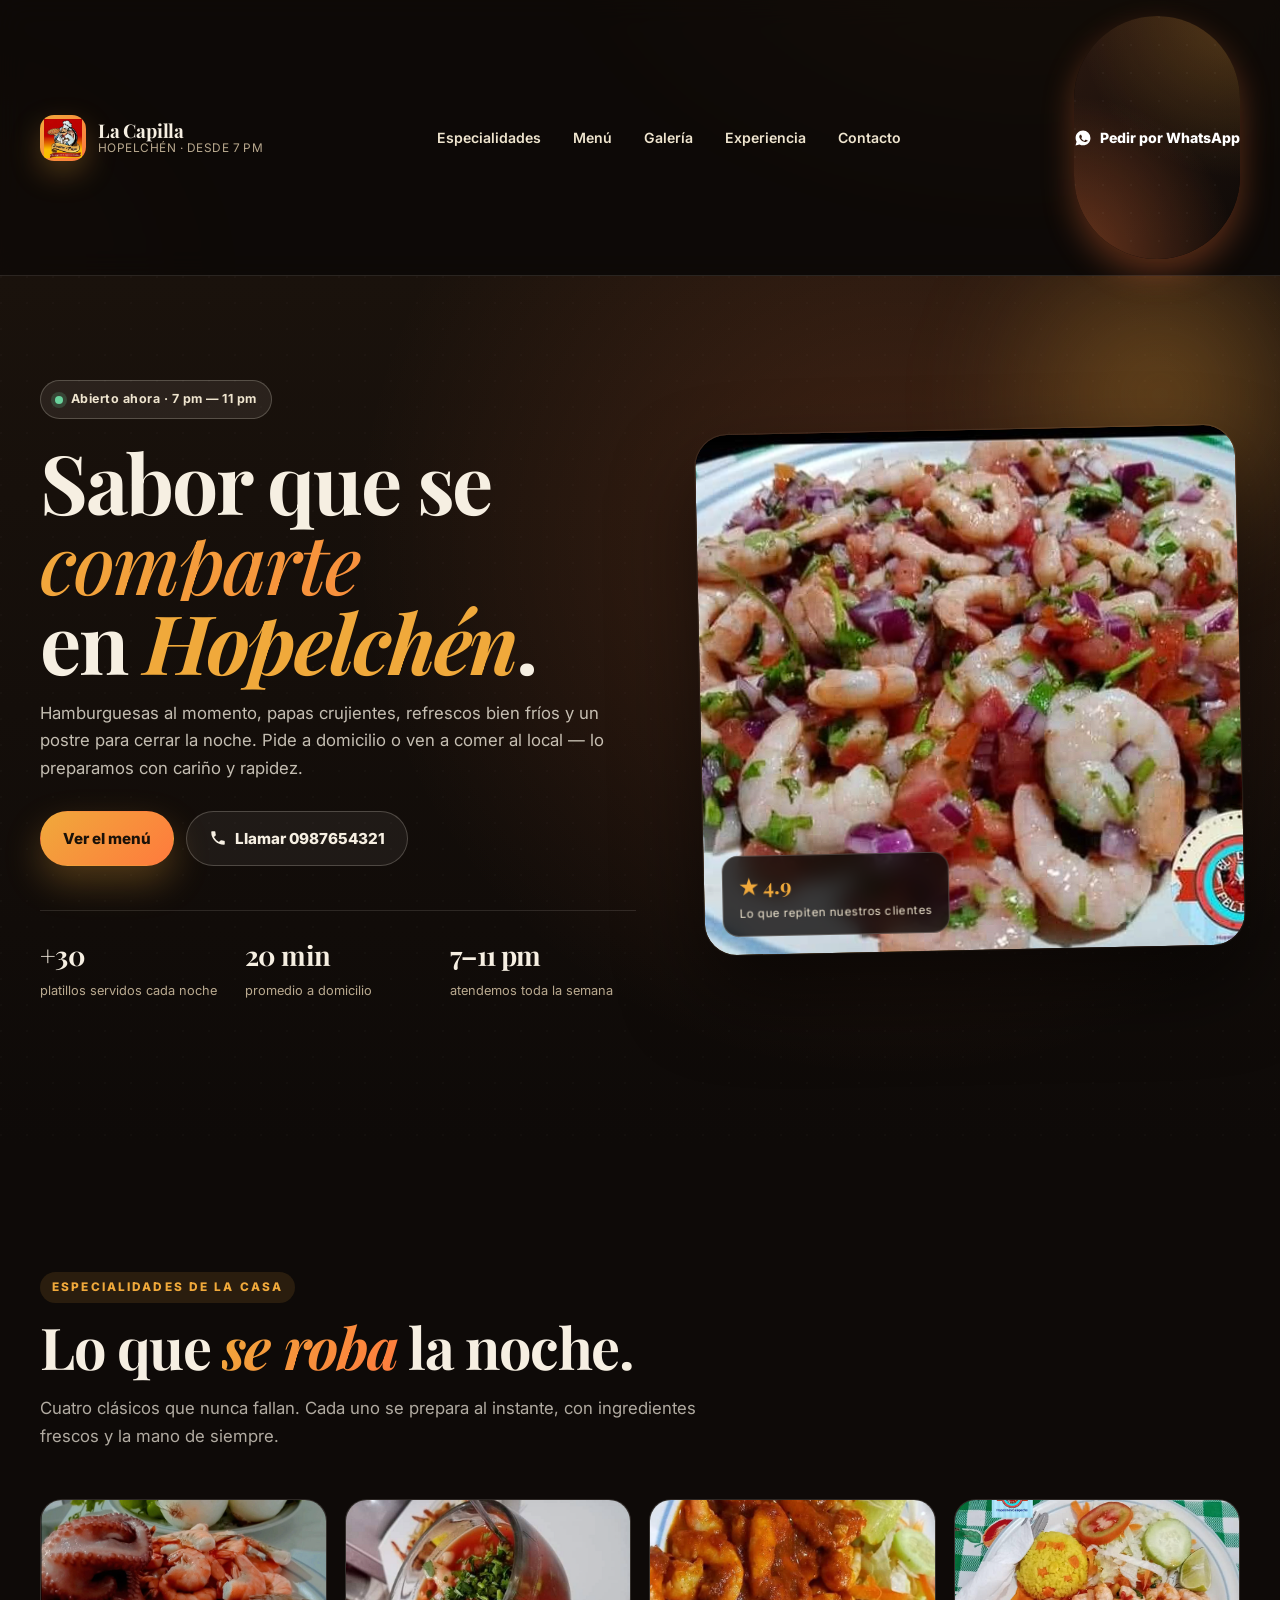
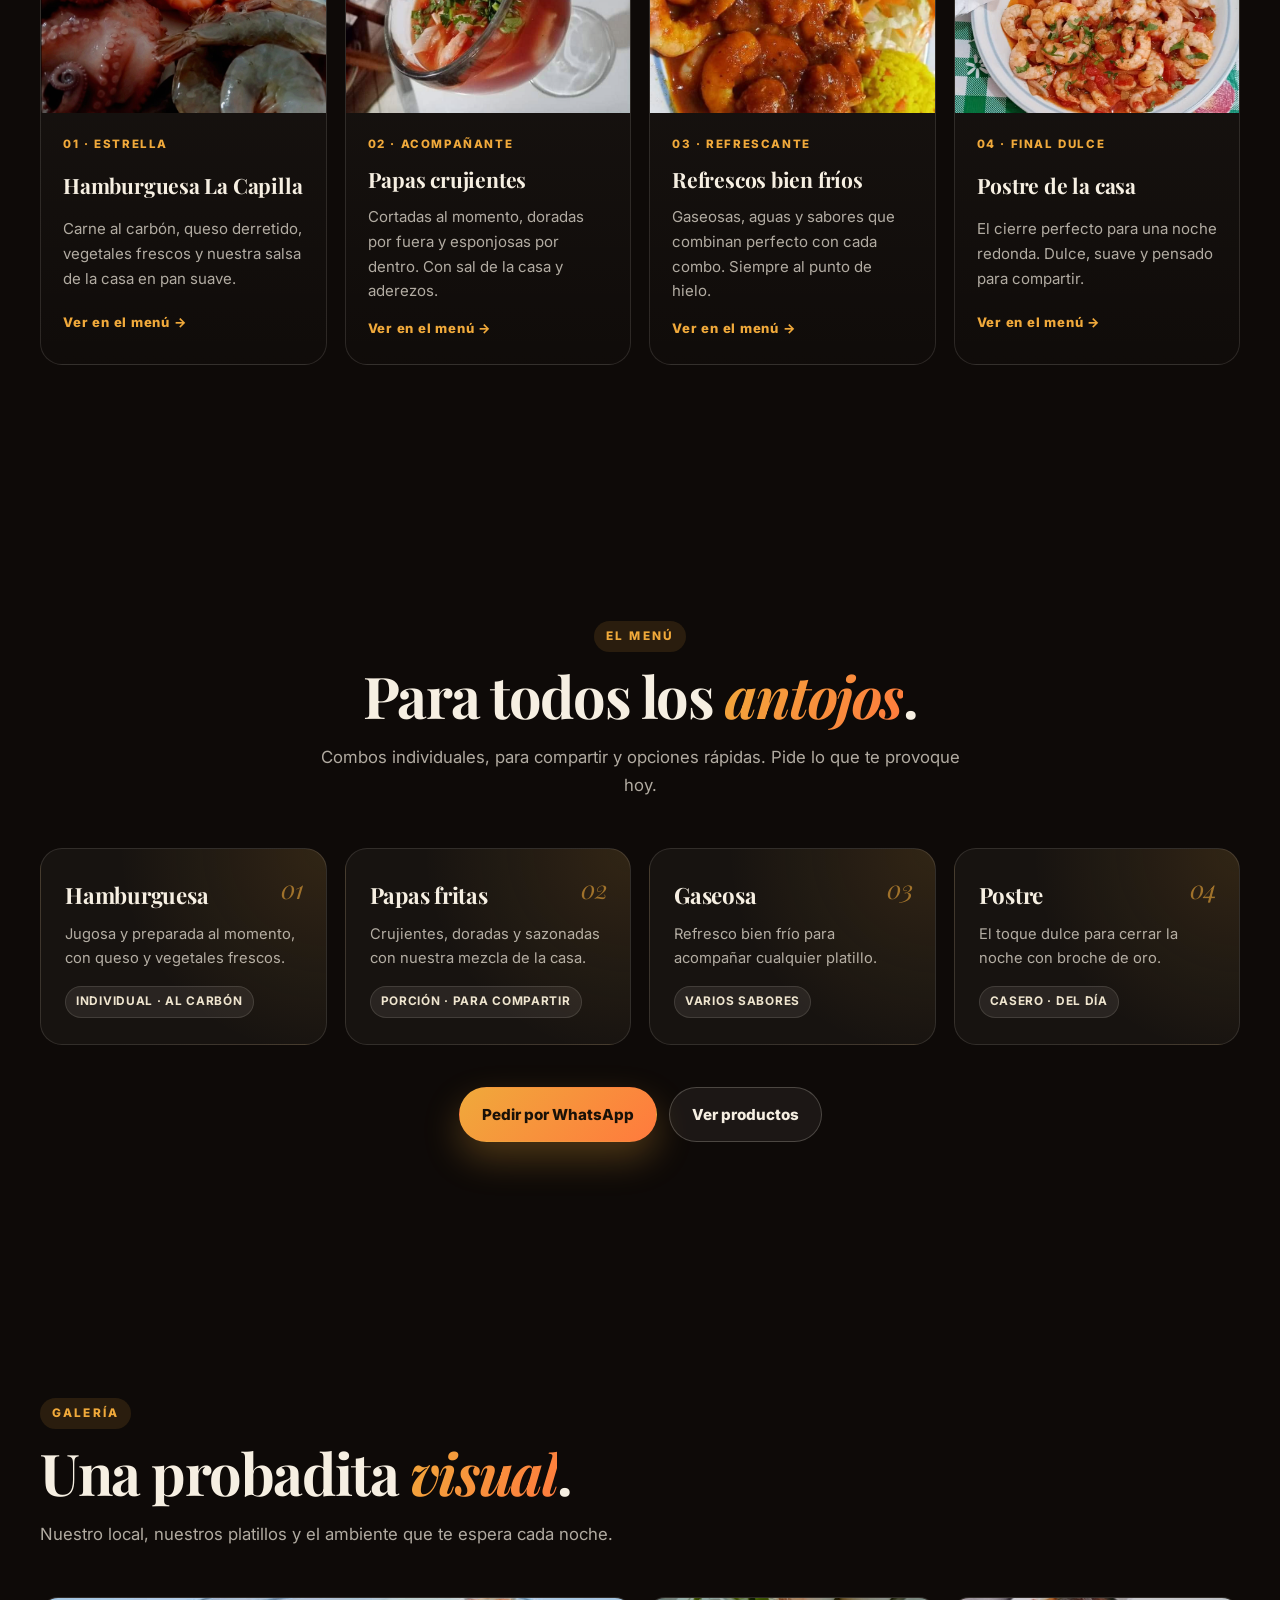
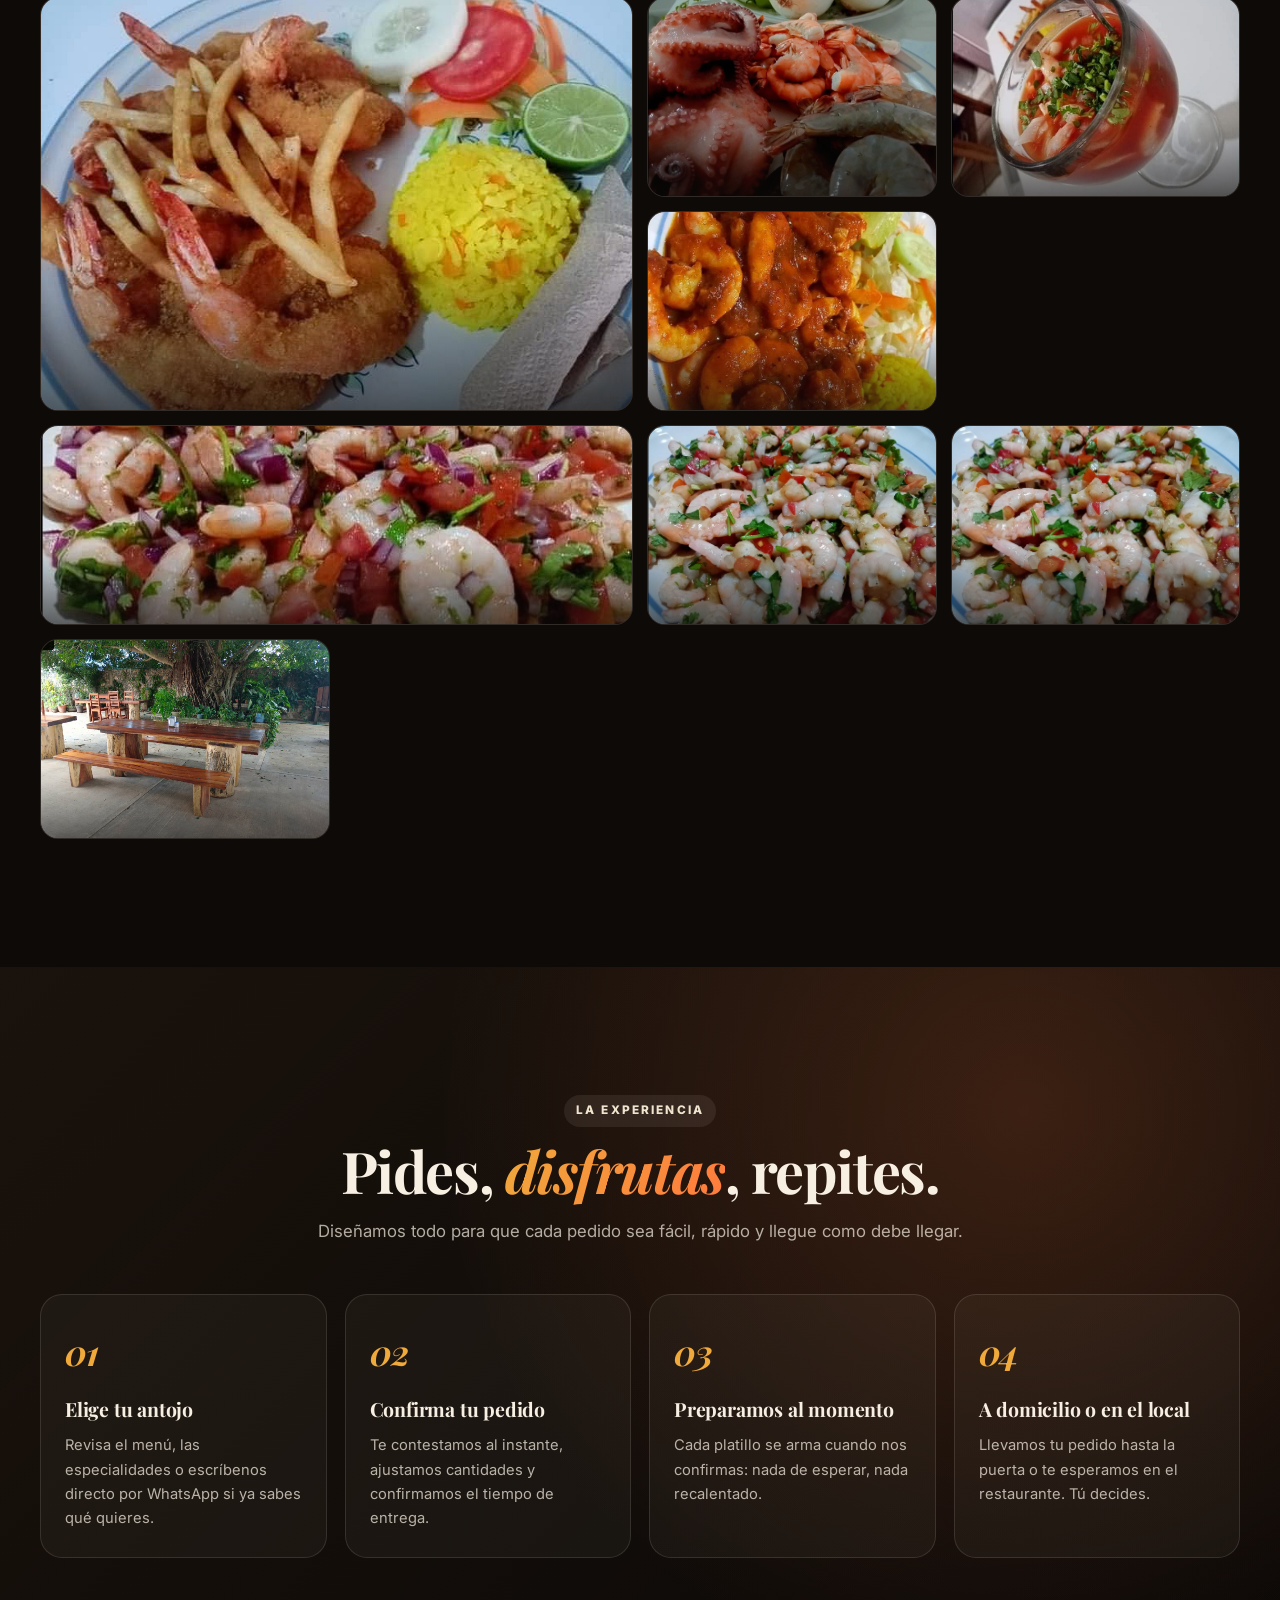
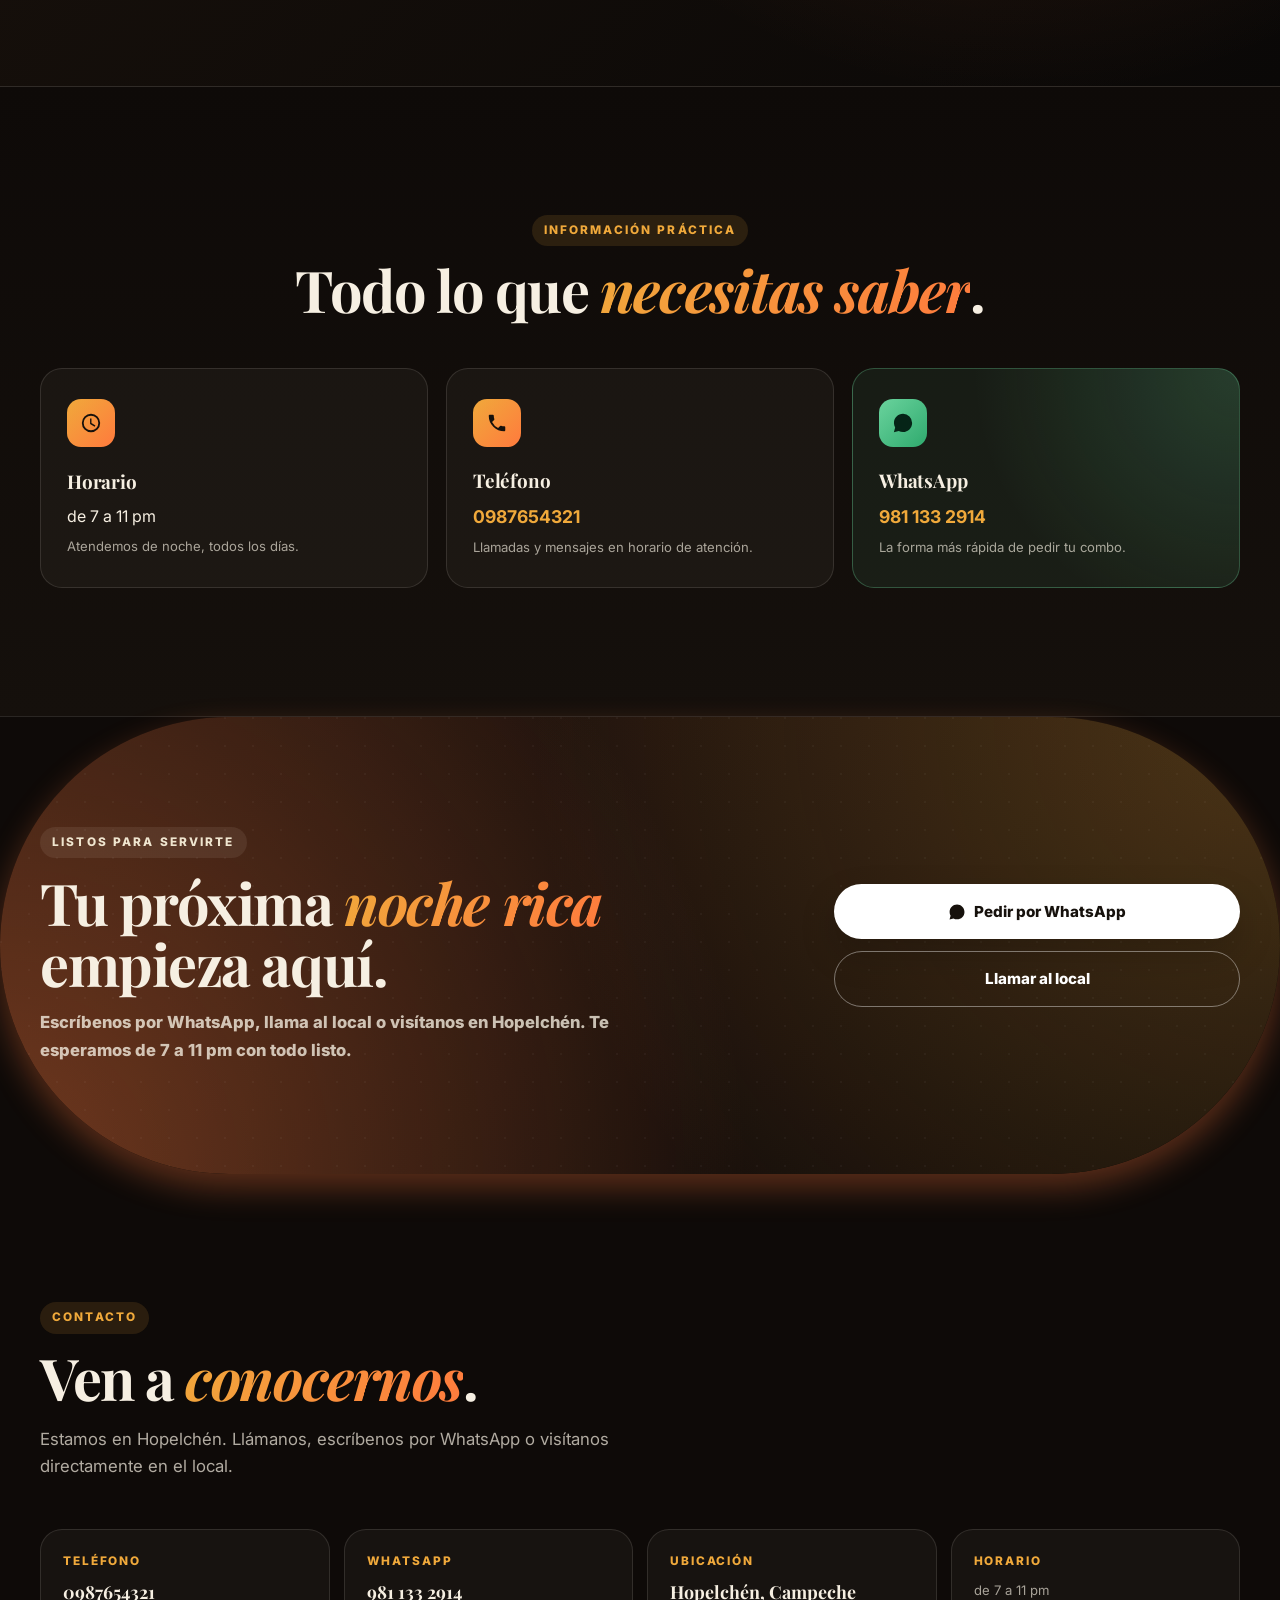
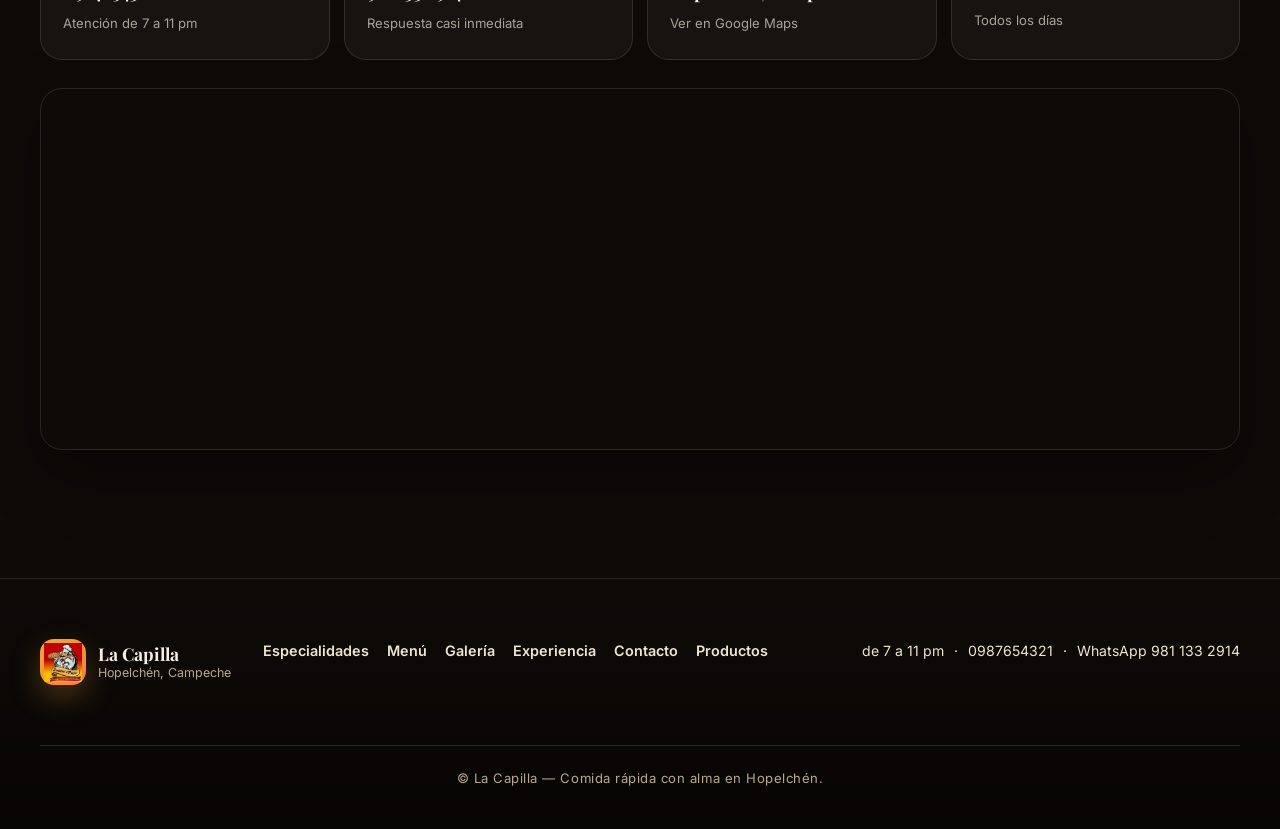
==== commit 7fce8b47: "Actualiza index.html desde editor Excepcional Build" ====
--- a/index.html
+++ b/index.html
@@ -1,156 +1,368 @@
 <!doctype html>
-<html lang="es">
-<head>
+<html lang="es"><head>
   <meta charset="utf-8">
   <meta name="viewport" content="width=device-width, initial-scale=1">
-  <title>la capilla</title>
-  <meta name="description" content="comida rapdia a domicilio y ar acomer en restuarante">
+  <title>La Capilla · Comida rápida con alma en Hopelchén</title>
+  <meta name="description" content="Hamburguesas, papas fritas, bebidas y postres. La Capilla — comida rápida a domicilio y para comer en restaurante, de 7 a 11 pm, en Hopelchén.">
   <link rel="stylesheet" href="styles.css">
+  <link rel="preconnect" href="https://fonts.googleapis.com">
+  <link rel="preconnect" href="https://fonts.gstatic.com" crossorigin="">
+  <link href="https://fonts.googleapis.com/css2?family=Playfair+Display:ital,wght@0,500;0,700;0,900;1,500&amp;family=Inter:wght@400;500;700;800;900&amp;display=swap" rel="stylesheet">
 </head>
-<body class="ai-site" data-itm-resources-rendered="1">
-  <header class="ai-header">
-    <div class="ai-shell ai-header-inner">
-      <a class="ai-brand" href="index.html" aria-label="la capilla">
-        <span class="brand-mark brand-mark-image"><img src="https://rrmhpuwrdlksccefjgnj.supabase.co/storage/v1/object/public/itm-project-assets/fa2a0edb-afd2-4cea-aa49-1c2edebb0638/63fcdd89-92d5-4dcf-ba6b-335134f677f3/cb0ab900-5e8b-45c3-9661-323baa01a9e5-captura-de-pantalla-2026-06-22-145156.png" alt="Logo oficial" loading="eager"></span>
-        <span class="ai-brand-copy"><strong data-eb-editable="text" data-eb-key="brand.name" data-eb-role="brand" data-eb-kind="name">la capilla</strong><span>hopelchen</span></span>
+<body class="cap-site">
+  <!-- Topbar -->
+  <header class="cap-topbar">
+    <div class="cap-shell cap-topbar-inner">
+      <a class="cap-brand" href="index.html" aria-label="La Capilla">
+        <span class="cap-brand-mark"><img src="fotos/63fcdd89-92d5-4dcf-ba6b-335134f677f3/cb0ab900-5e8b-45c3-9661-323baa01a9e5-captura-de-pantalla-2026-06-22-145156.png" alt="Logo La Capilla" loading="eager"></span>
+        <span class="cap-brand-text">
+          <strong>La Capilla</strong>
+          <em>Hopelchén · desde 7 pm</em>
+        </span>
       </a>
-      <nav class="ai-nav" aria-label="Navegación"><a href="#hero">Inicio</a><a href="#menu">Menú</a><a href="#gallery">Galería</a><a href="#contact">Contacto</a></nav>
+      <nav class="cap-nav" aria-label="Navegación principal">
+        <a href="#especialidades">Especialidades</a>
+        <a href="#menu">Menú</a>
+        <a href="#galeria">Galería</a>
+        <a href="#experiencia">Experiencia</a>
+        <a href="#contacto">Contacto</a>
+      </nav>
+      <a class="cap-cta" href="https://wa.me/5219811332914" target="_blank" rel="noopener noreferrer">
+        <svg viewBox="0 0 24 24" aria-hidden="true"><path fill="currentColor" d="M12.04 2c-5.46 0-9.91 4.45-9.91 9.91 0 1.75.46 3.45 1.32 4.95L2.05 22l5.25-1.38a9.86 9.86 0 0 0 4.74 1.21h.01c5.46 0 9.91-4.45 9.91-9.91A9.86 9.86 0 0 0 19.05 4.9 9.86 9.86 0 0 0 12.04 2Zm5.45 14.13c-.23.64-1.36 1.24-1.86 1.28-.47.05-.92.22-3.11-.65-2.62-1.02-4.27-3.74-4.4-3.92-.13-.18-1.05-1.4-1.05-2.67 0-1.27.66-1.89.9-2.15.23-.26.5-.32.67-.32.17 0 .34.01.48.01.16 0 .36-.06.57.43.23.55.79 1.93.86 2.07.07.14.12.31.02.5-.1.18-.14.3-.28.46-.14.16-.3.36-.42.48-.14.14-.29.29-.12.57.16.28.74 1.21 1.59 1.96 1.09.97 2.01 1.27 2.29 1.41.28.14.45.12.62-.07.16-.19.71-.83.9-1.12.18-.28.37-.24.62-.14.25.09 1.62.76 1.9.9.28.14.46.21.53.32.07.11.07.65-.16 1.28Z"></path></svg>
+        Pedir por WhatsApp
+      </a>
     </div>
   </header>
-  <main class="ai-main"><section id="hero" class="ai-section ai-section--centered ai-kind-hero ai-hero ai-variant-centered" data-eb-section="hero"><div class="ai-shell ai-hero-grid">
-    <div class="ai-heading">
-      
-      <h1 data-eb-editable="text" data-eb-key="hero.title" data-eb-role="section" data-eb-kind="title" data-eb-section="hero">La Capilla</h1>
-      <p data-eb-editable="text" data-eb-key="hero.body" data-eb-role="section" data-eb-kind="body" data-eb-section="hero">Comida rápida a domicilio y para comer en restaurante. Horario: de 7 a 11 pm.</p>
-      <div class="ai-actions"><a class="ai-button" href="#menu" data-eb-editable="link" data-eb-key="hero.action.0" data-eb-role="cta" data-eb-kind="link" data-eb-section="hero">Ver menú</a><a class="ai-button ai-button--secondary" href="tel:0987654321" data-eb-editable="link" data-eb-key="hero.action.1" data-eb-role="cta" data-eb-kind="link" data-eb-section="hero">Llamar ahora</a></div>
-    </div><div class="ai-hero-media"><img src="https://rrmhpuwrdlksccefjgnj.supabase.co/storage/v1/object/public/itm-project-assets/fa2a0edb-afd2-4cea-aa49-1c2edebb0638/63fcdd89-92d5-4dcf-ba6b-335134f677f3/9dee17b9-5989-4c04-81a5-56a6d2270579-captura-de-pantalla-2026-06-28-183947.png" alt="Imagen principal" loading="eager" data-eb-editable="image" data-eb-key="3f51fe25-9921-47a9-b2fb-846773b15a16" data-eb-role="product" data-eb-kind="image" data-eb-section="hero"></div></div></section>
-<section id="menu" class="ai-section ai-section--split ai-kind-feature_grid" data-eb-section="menu"><div class="ai-shell">
-    <div class="ai-heading">
-      
-      <h2 data-eb-editable="text" data-eb-key="menu.title" data-eb-role="section" data-eb-kind="title" data-eb-section="menu">Nuestros platillos</h2>
-      <p data-eb-editable="text" data-eb-key="menu.body" data-eb-role="section" data-eb-kind="body" data-eb-section="menu">Selección de hamburguesas, papas fritas, bebidas y postres.</p>
-      
-    </div><div class="ai-grid ai-feature-grid">
-      <article class="ai-card" data-eb-section="menu">
-        <span class="ai-card-index">01</span>
-        
-        <h3 data-eb-editable="text" data-eb-key="menu.item.0.title" data-eb-role="item" data-eb-kind="title" data-eb-section="menu">Hamburguesa</h3>
-        <p data-eb-editable="text" data-eb-key="menu.item.0.body" data-eb-role="item" data-eb-kind="body" data-eb-section="menu">Jugosa hamburguesa preparada al momento.</p>
-        
-        
-      </article>
-      <article class="ai-card" data-eb-section="menu">
-        <span class="ai-card-index">02</span>
-        
-        <h3 data-eb-editable="text" data-eb-key="menu.item.1.title" data-eb-role="item" data-eb-kind="title" data-eb-section="menu">Papas fritas</h3>
-        <p data-eb-editable="text" data-eb-key="menu.item.1.body" data-eb-role="item" data-eb-kind="body" data-eb-section="menu">Papas fritas crujientes y sazonadas.</p>
-        
-        
-      </article>
-      <article class="ai-card" data-eb-section="menu">
-        <span class="ai-card-index">03</span>
-        
-        <h3 data-eb-editable="text" data-eb-key="menu.item.2.title" data-eb-role="item" data-eb-kind="title" data-eb-section="menu">Gaseosa</h3>
-        <p data-eb-editable="text" data-eb-key="menu.item.2.body" data-eb-role="item" data-eb-kind="body" data-eb-section="menu">Refresco frío para acompañar tu comida.</p>
-        
-        
-      </article>
-      <article class="ai-card" data-eb-section="menu">
-        <span class="ai-card-index">04</span>
-        
-        <h3 data-eb-editable="text" data-eb-key="menu.item.3.title" data-eb-role="item" data-eb-kind="title" data-eb-section="menu">Postre</h3>
-        <p data-eb-editable="text" data-eb-key="menu.item.3.body" data-eb-role="item" data-eb-kind="body" data-eb-section="menu">Dulce final para completar tu pedido.</p>
-        
-        
-      </article></div></div></section>
-<section id="gallery" class="ai-section ai-section--wide ai-kind-gallery" data-eb-section="gallery"><div class="ai-shell">
-    <div class="ai-heading">
-      
-      <h2 data-eb-editable="text" data-eb-key="gallery.title" data-eb-role="section" data-eb-kind="title" data-eb-section="gallery">Galería</h2>
-      <p data-eb-editable="text" data-eb-key="gallery.body" data-eb-role="section" data-eb-kind="body" data-eb-section="gallery">Fotos de nuestro local y platillos.</p>
-      
-    </div><div class="ai-gallery">
-    <figure>
-      <img src="https://rrmhpuwrdlksccefjgnj.supabase.co/storage/v1/object/public/itm-project-assets/fa2a0edb-afd2-4cea-aa49-1c2edebb0638/63fcdd89-92d5-4dcf-ba6b-335134f677f3/9dee17b9-5989-4c04-81a5-56a6d2270579-captura-de-pantalla-2026-06-28-183947.png" alt="Imagen del negocio" loading="lazy" data-eb-editable="image" data-eb-key="3f51fe25-9921-47a9-b2fb-846773b15a16" data-eb-role="product" data-eb-kind="image" data-eb-section="gallery">
-      
-    </figure>
-  
-    <figure>
-      <img src="https://rrmhpuwrdlksccefjgnj.supabase.co/storage/v1/object/public/itm-project-assets/fa2a0edb-afd2-4cea-aa49-1c2edebb0638/63fcdd89-92d5-4dcf-ba6b-335134f677f3/429c3a91-69d6-4c55-be36-e30e1e36e39a-captura-de-pantalla-2026-06-28-184014.png" alt="Imagen del negocio" loading="lazy" data-eb-editable="image" data-eb-key="83b0df6e-92ab-47cb-86d6-8347f196dbf0" data-eb-role="product" data-eb-kind="image" data-eb-section="gallery">
-      
-    </figure>
-  
-    <figure>
-      <img src="https://rrmhpuwrdlksccefjgnj.supabase.co/storage/v1/object/public/itm-project-assets/fa2a0edb-afd2-4cea-aa49-1c2edebb0638/63fcdd89-92d5-4dcf-ba6b-335134f677f3/778309f7-7098-4dc0-a43b-c36a8c86d15d-captura-de-pantalla-2026-06-28-184057.png" alt="Imagen del negocio" loading="lazy" data-eb-editable="image" data-eb-key="f21ab78d-5616-4829-9a0f-28e70c2cefa3" data-eb-role="product" data-eb-kind="image" data-eb-section="gallery">
-      
-    </figure>
-  
-    <figure>
-      <img src="https://rrmhpuwrdlksccefjgnj.supabase.co/storage/v1/object/public/itm-project-assets/fa2a0edb-afd2-4cea-aa49-1c2edebb0638/63fcdd89-92d5-4dcf-ba6b-335134f677f3/1df3a6cd-2780-4780-89b0-fd530cb4790c-captura-de-pantalla-2026-06-28-184213.png" alt="Imagen del negocio" loading="lazy" data-eb-editable="image" data-eb-key="989bfb7a-40e4-4873-b4ba-6811a997abff" data-eb-role="product" data-eb-kind="image" data-eb-section="gallery">
-      
-    </figure>
-  
-    <figure>
-      <img src="https://rrmhpuwrdlksccefjgnj.supabase.co/storage/v1/object/public/itm-project-assets/fa2a0edb-afd2-4cea-aa49-1c2edebb0638/63fcdd89-92d5-4dcf-ba6b-335134f677f3/06ec2f1f-6c64-4aa3-80eb-d113fb08dc9a-captura-de-pantalla-2026-06-28-184257.png" alt="Imagen del negocio" loading="lazy" data-eb-editable="image" data-eb-key="23c885d7-3876-433a-a9e0-1ac40d36f063" data-eb-role="product" data-eb-kind="image" data-eb-section="gallery">
-      
-    </figure>
-  
-    <figure>
-      <img src="https://rrmhpuwrdlksccefjgnj.supabase.co/storage/v1/object/public/itm-project-assets/fa2a0edb-afd2-4cea-aa49-1c2edebb0638/63fcdd89-92d5-4dcf-ba6b-335134f677f3/c3ec0e20-55ff-4a04-8fe9-72b50806a0b0-captura-de-pantalla-2026-06-28-203143.png" alt="Imagen del negocio" loading="lazy" data-eb-editable="image" data-eb-key="7761a7ef-42c8-47ca-8178-cb10870e07fc" data-eb-role="product" data-eb-kind="image" data-eb-section="gallery">
-      
-    </figure>
-  
-    <figure>
-      <img src="https://rrmhpuwrdlksccefjgnj.supabase.co/storage/v1/object/public/itm-project-assets/fa2a0edb-afd2-4cea-aa49-1c2edebb0638/63fcdd89-92d5-4dcf-ba6b-335134f677f3/6290bde3-7ff0-4237-94d5-f1f7c58c5d8e-captura-de-pantalla-2026-06-28-183947.png" alt="Imagen del negocio" loading="lazy" data-eb-editable="image" data-eb-key="e5b30885-c136-4383-9ca1-01ac5cdc3536" data-eb-role="product" data-eb-kind="image" data-eb-section="gallery">
-      
-    </figure>
-  
-    <figure>
-      <img src="https://rrmhpuwrdlksccefjgnj.supabase.co/storage/v1/object/public/itm-project-assets/fa2a0edb-afd2-4cea-aa49-1c2edebb0638/63fcdd89-92d5-4dcf-ba6b-335134f677f3/5e9e1de8-d0f1-43b6-b50a-aea3a4cb805f-captura-de-pantalla-2026-06-28-203301.png" alt="Imagen del negocio" loading="lazy" data-eb-editable="image" data-eb-key="74514650-fe4f-4ae7-afdf-26c58cdb390e" data-eb-role="product" data-eb-kind="image" data-eb-section="gallery">
-      
-    </figure>
-  
-    <figure>
-      <img src="https://rrmhpuwrdlksccefjgnj.supabase.co/storage/v1/object/public/itm-project-assets/fa2a0edb-afd2-4cea-aa49-1c2edebb0638/63fcdd89-92d5-4dcf-ba6b-335134f677f3/0bd9fb63-5551-4b27-bd84-2e0cbcd0da3d-captura-de-pantalla-2026-06-28-204855.png" alt="Imagen del negocio" loading="lazy" data-eb-editable="image" data-eb-key="dc450923-d6ee-4220-b737-21a8a2c1068d" data-eb-role="product" data-eb-kind="image" data-eb-section="gallery">
-      
-    </figure>
-  
-    <figure>
-      <img src="https://rrmhpuwrdlksccefjgnj.supabase.co/storage/v1/object/public/itm-project-assets/fa2a0edb-afd2-4cea-aa49-1c2edebb0638/63fcdd89-92d5-4dcf-ba6b-335134f677f3/c3941c7c-3403-4f2d-882c-316e9b5ad3ee-captura-de-pantalla-2026-06-27-184415---copia.png" alt="Imagen del negocio" loading="lazy" data-eb-editable="image" data-eb-key="cedb130f-2695-4d74-9750-7634fe217c47" data-eb-role="place" data-eb-kind="image" data-eb-section="gallery">
-      
-    </figure>
-  
-    <figure>
-      <img src="https://rrmhpuwrdlksccefjgnj.supabase.co/storage/v1/object/public/itm-project-assets/fa2a0edb-afd2-4cea-aa49-1c2edebb0638/63fcdd89-92d5-4dcf-ba6b-335134f677f3/c8442d64-a362-4469-a5e8-0c5792de0d52-captura-de-pantalla-2026-06-28-205228---copia.png" alt="Imagen del negocio" loading="lazy" data-eb-editable="image" data-eb-key="578bb4e8-3ee5-4860-ab72-4bd2f4965534" data-eb-role="place" data-eb-kind="image" data-eb-section="gallery">
-      
-    </figure>
-  
-    <figure>
-      <img src="https://rrmhpuwrdlksccefjgnj.supabase.co/storage/v1/object/public/itm-project-assets/fa2a0edb-afd2-4cea-aa49-1c2edebb0638/63fcdd89-92d5-4dcf-ba6b-335134f677f3/1726b67e-2aaf-4375-a48b-482d1fedd1c0-captura-de-pantalla-2026-07-04-134039.png" alt="Imagen del negocio" loading="lazy" data-eb-editable="image" data-eb-key="5d2ae790-d566-4339-b305-2afa03e5d7c1" data-eb-role="place" data-eb-kind="image" data-eb-section="gallery">
-      
-    </figure>
-  </div></div></section>
-<section id="stats" class="ai-section ai-section--muted ai-kind-stats" data-eb-section="stats"><div class="ai-shell">
-    <div class="ai-heading">
-      
-      <h2 data-eb-editable="text" data-eb-key="stats.title" data-eb-role="section" data-eb-kind="title" data-eb-section="stats">Datos rápidos</h2>
-      <p data-eb-editable="text" data-eb-key="stats.body" data-eb-role="section" data-eb-kind="body" data-eb-section="stats">comida rapdia a domicilio y ar acomer en restuarante</p>
-      
-    </div><div class="ai-stats"><div class="ai-stat"><strong data-eb-editable="text" data-eb-key="stats.item.0.meta" data-eb-role="stat" data-eb-kind="value" data-eb-section="stats">Horario</strong><span data-eb-editable="text" data-eb-key="stats.item.0.body" data-eb-role="stat" data-eb-kind="label" data-eb-section="stats">de 7 a 11 pm</span></div><div class="ai-stat"><strong data-eb-editable="text" data-eb-key="stats.item.1.meta" data-eb-role="stat" data-eb-kind="value" data-eb-section="stats">Teléfono</strong><span data-eb-editable="text" data-eb-key="stats.item.1.body" data-eb-role="stat" data-eb-kind="label" data-eb-section="stats">0987654321</span></div><div class="ai-stat"><strong data-eb-editable="text" data-eb-key="stats.item.2.meta" data-eb-role="stat" data-eb-kind="value" data-eb-section="stats">Ordenar por WhatsApp</strong><span data-eb-editable="text" data-eb-key="stats.item.2.body" data-eb-role="stat" data-eb-kind="label" data-eb-section="stats">9811332914</span></div></div></div></section>
-<section id="cta" class="ai-section ai-section--accent ai-kind-cta" data-eb-section="cta"><div class="ai-shell">
-    <div class="ai-heading">
-      
-      <h2 data-eb-editable="text" data-eb-key="cta.title" data-eb-role="section" data-eb-kind="title" data-eb-section="cta">¿Listo para ordenar?</h2>
-      <p data-eb-editable="text" data-eb-key="cta.body" data-eb-role="section" data-eb-kind="body" data-eb-section="cta">Haz tu pedido por WhatsApp y recibe tu comida en minutos.</p>
-      <div class="ai-actions"><a class="ai-button" href="#contacto" data-eb-editable="link" data-eb-key="cta.action.0" data-eb-role="cta" data-eb-kind="link" data-eb-section="cta">Ordenar ahora</a><a class="ai-button ai-button--secondary" href="#menu" data-eb-editable="link" data-eb-key="cta.action.1" data-eb-role="cta" data-eb-kind="link" data-eb-section="cta">Ver menú</a></div>
-    </div></div></section>
-<section id="contacto" class="ai-section ai-section--editorial ai-kind-contact" data-eb-section="contacto"><div class="ai-shell">
-    <div class="ai-heading">
-      
-      <h2 data-eb-editable="text" data-eb-key="contacto.title" data-eb-role="section" data-eb-kind="title" data-eb-section="contacto">Contáctanos</h2>
-      <p data-eb-editable="text" data-eb-key="contacto.body" data-eb-role="section" data-eb-kind="body" data-eb-section="contacto">Visítanos o llámanos. Ubicación en Hopelchén.</p>
-      <div class="ai-actions"><a class="ai-button" href="https://www.google.com/maps/embed?pb=!1m14!1m8!1m3!1d3767.0904662573457!2d-89.3124938!3d19.2348887!3m2!1i1024!2i768!4f13.1!3m3!1m2!1s0x8f59c978a844ea81%3A0x84fe829ff02fd803!2sTALLER%20DE%20BORDADO!5e0!3m2!1ses-419!2smx!4v1788230896243!5m2!1ses-419!2smx&quot; width=&quot;600&quot; height=&quot;450&quot; style=&quot;border:0;&quot; allowfullscreen=&quot;&quot; loading=&quot;lazy&quot; referrerpolicy=&quot;strict-origin-when-cross-origin" data-eb-editable="link" data-eb-key="contacto.action.0" data-eb-role="cta" data-eb-kind="link" data-eb-section="contacto">Ver en Google Maps</a></div>
-    </div><div class="ai-contact-grid"><div class="ai-contact-card"><strong>Contacto</strong><a href="tel:0987654321">0987654321</a></div><div class="ai-contact-card"><strong>Ubicación</strong><a href="https://www.google.com/maps/embed?pb=!1m14!1m8!1m3!1d3767.0904662573457!2d-89.3124938!3d19.2348887!3m2!1i1024!2i768!4f13.1!3m3!1m2!1s0x8f59c978a844ea81%3A0x84fe829ff02fd803!2sTALLER%20DE%20BORDADO!5e0!3m2!1ses-419!2smx!4v1788230896243!5m2!1ses-419!2smx&quot; width=&quot;600&quot; height=&quot;450&quot; style=&quot;border:0;&quot; allowfullscreen=&quot;&quot; loading=&quot;lazy&quot; referrerpolicy=&quot;strict-origin-when-cross-origin" target="_blank" rel="noopener noreferrer">hopelchen</a></div><div class="ai-contact-card"><strong>Horario</strong><span>de 7 a  11 pm</span></div></div></div></section></main>
-  <footer class="ai-footer"><div class="ai-shell ai-footer-inner"><span>la capilla</span><span>hopelchen</span></div></footer>
-</body>
-</html>+
+  <main>
+    <!-- HERO -->
+    <section class="cap-hero">
+      <div class="cap-hero-bg" aria-hidden="true"></div>
+      <div class="cap-hero-glow" aria-hidden="true"></div>
+      <div class="cap-shell cap-hero-inner">
+        <div class="cap-hero-copy">
+          <span class="cap-tag"><span class="cap-dot"></span> Abierto ahora · 7 pm — 11 pm</span>
+          <h1>
+            <span class="cap-hero-line">Sabor que se</span>
+            <span class="cap-hero-italic">comparte</span>
+            <span class="cap-hero-line">en <em>Hopelchén</em>.</span>
+          </h1>
+          <p>Hamburguesas al momento, papas crujientes, refrescos bien fríos y un postre para cerrar la noche. Pide a domicilio o ven a comer al local — lo preparamos con cariño y rapidez.</p>
+          <div class="cap-hero-actions">
+            <a class="cap-btn cap-btn--solid" href="#menu">Ver el menú</a>
+            <a class="cap-btn cap-btn--ghost" href="tel:0987654321">
+              <svg viewBox="0 0 24 24" aria-hidden="true"><path fill="currentColor" d="M6.62 10.79a15.05 15.05 0 0 0 6.59 6.59l2.2-2.2a1 1 0 0 1 1.02-.24a11.36 11.36 0 0 0 3.58.57a1 1 0 0 1 1 1V20a1 1 0 0 1-1 1A17 17 0 0 1 3 4a1 1 0 0 1 1-1h3.5a1 1 0 0 1 1 1a11.36 11.36 0 0 0 .57 3.58a1 1 0 0 1-.24 1.02Z"></path></svg>
+              Llamar 0987654321
+            </a>
+          </div>
+          <ul class="cap-hero-stats">
+            <li><strong>+30</strong><span>platillos servidos cada noche</span></li>
+            <li><strong>20 min</strong><span>promedio a domicilio</span></li>
+            <li><strong>7–11 pm</strong><span>atendemos toda la semana</span></li>
+          </ul>
+        </div>
+        <figure class="cap-hero-figure">
+          <img src="fotos/63fcdd89-92d5-4dcf-ba6b-335134f677f3/9dee17b9-5989-4c04-81a5-56a6d2270579-captura-de-pantalla-2026-06-28-183947.png" alt="Hamburguesa La Capilla servida con papas" loading="eager">
+          <figcaption class="cap-hero-badge">
+            <span>★ 4.9</span>
+            <small>Lo que repiten nuestros clientes</small>
+          </figcaption>
+        </figure>
+      </div>
+      <div class="cap-marquee" aria-hidden="true">
+        <div class="cap-marquee-track">
+          <span>Hamburguesas</span><span>·</span><span>Papas crujientes</span><span>·</span><span>Refrescos fríos</span><span>·</span><span>Postres caseros</span><span>·</span><span>Boneless</span><span>·</span><span>A domicilio</span><span>·</span><span>Para comer aquí</span><span>·</span>
+          <span>Hamburguesas</span><span>·</span><span>Papas crujientes</span><span>·</span><span>Refrescos fríos</span><span>·</span><span>Postres caseros</span><span>·</span><span>Boneless</span><span>·</span><span>A domicilio</span><span>·</span><span>Para comer aquí</span><span>·</span>
+        </div>
+      </div>
+    </section>
+
+    <!-- ESPECIALIDADES -->
+    <section id="especialidades" class="cap-section cap-section--specials">
+      <div class="cap-shell">
+        <header class="cap-section-head">
+          <span class="cap-eyebrow">Especialidades de la casa</span>
+          <h2>Lo que <em>se roba</em> la noche.</h2>
+          <p>Cuatro clásicos que nunca fallan. Cada uno se prepara al instante, con ingredientes frescos y la mano de siempre.</p>
+        </header>
+        <div class="cap-specials-grid">
+          <article class="cap-special">
+            <div class="cap-special-img">
+              <img src="fotos/63fcdd89-92d5-4dcf-ba6b-335134f677f3/429c3a91-69d6-4c55-be36-e30e1e36e39a-captura-de-pantalla-2026-06-28-184014.png" alt="Hamburguesa clásica de La Capilla" loading="lazy">
+            </div>
+            <div class="cap-special-body">
+              <span class="cap-special-tag">01 · Estrella</span>
+              <h3>Hamburguesa La Capilla</h3>
+              <p>Carne al carbón, queso derretido, vegetales frescos y nuestra salsa de la casa en pan suave.</p>
+              <a href="#menu">Ver en el menú →</a>
+            </div>
+          </article>
+          <article class="cap-special">
+            <div class="cap-special-img">
+              <img src="fotos/63fcdd89-92d5-4dcf-ba6b-335134f677f3/778309f7-7098-4dc0-a43b-c36a8c86d15d-captura-de-pantalla-2026-06-28-184057.png" alt="Papas fritas crujientes" loading="lazy">
+            </div>
+            <div class="cap-special-body">
+              <span class="cap-special-tag">02 · Acompañante</span>
+              <h3>Papas crujientes</h3>
+              <p>Cortadas al momento, doradas por fuera y esponjosas por dentro. Con sal de la casa y aderezos.</p>
+              <a href="#menu">Ver en el menú →</a>
+            </div>
+          </article>
+          <article class="cap-special">
+            <div class="cap-special-img">
+              <img src="fotos/63fcdd89-92d5-4dcf-ba6b-335134f677f3/1df3a6cd-2780-4780-89b0-fd530cb4790c-captura-de-pantalla-2026-06-28-184213.png" alt="Refrescos y bebidas frías" loading="lazy">
+            </div>
+            <div class="cap-special-body">
+              <span class="cap-special-tag">03 · Refrescante</span>
+              <h3>Refrescos bien fríos</h3>
+              <p>Gaseosas, aguas y sabores que combinan perfecto con cada combo. Siempre al punto de hielo.</p>
+              <a href="#menu">Ver en el menú →</a>
+            </div>
+          </article>
+          <article class="cap-special">
+            <div class="cap-special-img">
+              <img src="fotos/63fcdd89-92d5-4dcf-ba6b-335134f677f3/06ec2f1f-6c64-4aa3-80eb-d113fb08dc9a-captura-de-pantalla-2026-06-28-184257.png" alt="Postre casero para cerrar la noche" loading="lazy">
+            </div>
+            <div class="cap-special-body">
+              <span class="cap-special-tag">04 · Final dulce</span>
+              <h3>Postre de la casa</h3>
+              <p>El cierre perfecto para una noche redonda. Dulce, suave y pensado para compartir.</p>
+              <a href="#menu">Ver en el menú →</a>
+            </div>
+          </article>
+        </div>
+      </div>
+    </section>
+
+    <!-- MENÚ -->
+    <section id="menu" class="cap-section cap-section--menu">
+      <div class="cap-shell">
+        <header class="cap-section-head cap-section-head--center">
+          <span class="cap-eyebrow">El menú</span>
+          <h2>Para todos los <em>antojos</em>.</h2>
+          <p>Combos individuales, para compartir y opciones rápidas. Pide lo que te provoque hoy.</p>
+        </header>
+        <div class="cap-menu-grid">
+          <article class="cap-menu-card">
+            <span class="cap-menu-num">01</span>
+            <h3>Hamburguesa</h3>
+            <p>Jugosa y preparada al momento, con queso y vegetales frescos.</p>
+            <span class="cap-menu-meta">Individual · al carbón</span>
+          </article>
+          <article class="cap-menu-card">
+            <span class="cap-menu-num">02</span>
+            <h3>Papas fritas</h3>
+            <p>Crujientes, doradas y sazonadas con nuestra mezcla de la casa.</p>
+            <span class="cap-menu-meta">Porción · para compartir</span>
+          </article>
+          <article class="cap-menu-card">
+            <span class="cap-menu-num">03</span>
+            <h3>Gaseosa</h3>
+            <p>Refresco bien frío para acompañar cualquier platillo.</p>
+            <span class="cap-menu-meta">Varios sabores</span>
+          </article>
+          <article class="cap-menu-card">
+            <span class="cap-menu-num">04</span>
+            <h3>Postre</h3>
+            <p>El toque dulce para cerrar la noche con broche de oro.</p>
+            <span class="cap-menu-meta">Casero · del día</span>
+          </article>
+        </div>
+        <div class="cap-menu-cta">
+          <a class="cap-btn cap-btn--solid" href="https://wa.me/5219811332914" target="_blank" rel="noopener noreferrer">Pedir por WhatsApp</a>
+          <a class="cap-btn cap-btn--ghost" href="productos.html">Ver productos</a>
+        </div>
+      </div>
+    </section>
+
+    <!-- GALERÍA -->
+    <section id="galeria" class="cap-section cap-section--gallery">
+      <div class="cap-shell">
+        <header class="cap-section-head">
+          <span class="cap-eyebrow">Galería</span>
+          <h2>Una probadita <em>visual</em>.</h2>
+          <p>Nuestro local, nuestros platillos y el ambiente que te espera cada noche.</p>
+        </header>
+        <div class="cap-gallery">
+          <figure class="cap-gallery-item cap-gallery-item--tall">
+            <img src="fotos/63fcdd89-92d5-4dcf-ba6b-335134f677f3/c3ec0e20-55ff-4a04-8fe9-72b50806a0b0-captura-de-pantalla-2026-06-28-203143.png" alt="Platillo insignia de La Capilla" loading="lazy">
+          </figure>
+          <figure class="cap-gallery-item">
+            <img src="fotos/63fcdd89-92d5-4dcf-ba6b-335134f677f3/429c3a91-69d6-4c55-be36-e30e1e36e39a-captura-de-pantalla-2026-06-28-184014.png" alt="Hamburguesa servida" loading="lazy">
+          </figure>
+          <figure class="cap-gallery-item">
+            <img src="fotos/63fcdd89-92d5-4dcf-ba6b-335134f677f3/778309f7-7098-4dc0-a43b-c36a8c86d15d-captura-de-pantalla-2026-06-28-184057.png" alt="Papas fritas" loading="lazy">
+          </figure>
+          <figure class="cap-gallery-item">
+            <img src="fotos/63fcdd89-92d5-4dcf-ba6b-335134f677f3/1df3a6cd-2780-4780-89b0-fd530cb4790c-captura-de-pantalla-2026-06-28-184213.png" alt="Bebidas frías" loading="lazy">
+          </figure>
+          <figure class="cap-gallery-item cap-gallery-item--wide">
+            <img src="fotos/63fcdd89-92d5-4dcf-ba6b-335134f677f3/6290bde3-7ff0-4237-94d5-f1f7c58c5d8e-captura-de-pantalla-2026-06-28-183947.png" alt="Ambiente del local" loading="lazy">
+          </figure>
+          <figure class="cap-gallery-item">
+            <img src="fotos/63fcdd89-92d5-4dcf-ba6b-335134f677f3/5e9e1de8-d0f1-43b6-b50a-aea3a4cb805f-captura-de-pantalla-2026-06-28-203301.png" alt="Detalle de platillo" loading="lazy">
+          </figure>
+          <figure class="cap-gallery-item">
+            <img src="fotos/63fcdd89-92d5-4dcf-ba6b-335134f677f3/0bd9fb63-5551-4b27-bd84-2e0cbcd0da3d-captura-de-pantalla-2026-06-28-204855.png" alt="Combo para dos" loading="lazy">
+          </figure>
+          <figure class="cap-gallery-item">
+            <img src="fotos/63fcdd89-92d5-4dcf-ba6b-335134f677f3/c3941c7c-3403-4f2d-882c-316e9b5ad3ee-captura-de-pantalla-2026-06-27-184415---copia.png" alt="Local por fuera" loading="lazy">
+          </figure>
+        </div>
+      </div>
+    </section>
+
+    <!-- EXPERIENCIA / PROCESO -->
+    <section id="experiencia" class="cap-section cap-section--dark">
+      <div class="cap-shell">
+        <header class="cap-section-head cap-section-head--center">
+          <span class="cap-eyebrow cap-eyebrow--light">La experiencia</span>
+          <h2>Pides, <em>disfrutas</em>, repites.</h2>
+          <p>Diseñamos todo para que cada pedido sea fácil, rápido y llegue como debe llegar.</p>
+        </header>
+        <ol class="cap-steps">
+          <li>
+            <span class="cap-step-num">01</span>
+            <h3>Elige tu antojo</h3>
+            <p>Revisa el menú, las especialidades o escríbenos directo por WhatsApp si ya sabes qué quieres.</p>
+          </li>
+          <li>
+            <span class="cap-step-num">02</span>
+            <h3>Confirma tu pedido</h3>
+            <p>Te contestamos al instante, ajustamos cantidades y confirmamos el tiempo de entrega.</p>
+          </li>
+          <li>
+            <span class="cap-step-num">03</span>
+            <h3>Preparamos al momento</h3>
+            <p>Cada platillo se arma cuando nos confirmas: nada de esperar, nada recalentado.</p>
+          </li>
+          <li>
+            <span class="cap-step-num">04</span>
+            <h3>A domicilio o en el local</h3>
+            <p>Llevamos tu pedido hasta la puerta o te esperamos en el restaurante. Tú decides.</p>
+          </li>
+        </ol>
+      </div>
+    </section>
+
+    <!-- DATOS RÁPIDOS -->
+    <section class="cap-section cap-section--muted">
+      <div class="cap-shell">
+        <header class="cap-section-head cap-section-head--center">
+          <span class="cap-eyebrow">Información práctica</span>
+          <h2>Todo lo que <em>necesitas saber</em>.</h2>
+        </header>
+        <div class="cap-info-grid">
+          <article class="cap-info-card">
+            <span class="cap-info-icon">
+              <svg viewBox="0 0 24 24"><path fill="currentColor" d="M12 2a10 10 0 1 0 10 10A10 10 0 0 0 12 2Zm0 18a8 8 0 1 1 8-8a8 8 0 0 1-8 8Zm.5-13H11v6l5 3l.8-1.3l-4.3-2.6Z"></path></svg>
+            </span>
+            <strong>Horario</strong>
+            <span>de 7 a 11 pm</span>
+            <small>Atendemos de noche, todos los días.</small>
+          </article>
+          <article class="cap-info-card">
+            <span class="cap-info-icon">
+              <svg viewBox="0 0 24 24"><path fill="currentColor" d="M6.62 10.79a15.05 15.05 0 0 0 6.59 6.59l2.2-2.2a1 1 0 0 1 1.02-.24a11.36 11.36 0 0 0 3.58.57a1 1 0 0 1 1 1V20a1 1 0 0 1-1 1A17 17 0 0 1 3 4a1 1 0 0 1 1-1h3.5a1 1 0 0 1 1 1a11.36 11.36 0 0 0 .57 3.58a1 1 0 0 1-.24 1.02Z"></path></svg>
+            </span>
+            <strong>Teléfono</strong>
+            <a href="tel:0987654321">0987654321</a>
+            <small>Llamadas y mensajes en horario de atención.</small>
+          </article>
+          <article class="cap-info-card cap-info-card--highlight">
+            <span class="cap-info-icon">
+              <svg viewBox="0 0 24 24"><path fill="currentColor" d="M12.04 2c-5.46 0-9.91 4.45-9.91 9.91 0 1.75.46 3.45 1.32 4.95L2.05 22l5.25-1.38a9.86 9.86 0 0 0 4.74 1.21c5.46 0 9.91-4.45 9.91-9.91A9.86 9.86 0 0 0 19.05 4.9 9.86 9.86 0 0 0 12.04 2Z"></path></svg>
+            </span>
+            <strong>WhatsApp</strong>
+            <a href="https://wa.me/5219811332914" target="_blank" rel="noopener noreferrer">981 133 2914</a>
+            <small>La forma más rápida de pedir tu combo.</small>
+          </article>
+        </div>
+      </div>
+    </section>
+
+    <!-- CTA WHATSAPP -->
+    <section class="cap-cta">
+      <div class="cap-shell cap-cta-inner">
+        <div class="cap-cta-copy">
+          <span class="cap-eyebrow cap-eyebrow--light">Listos para servirte</span>
+          <h2>Tu próxima <em>noche rica</em> empieza aquí.</h2>
+          <p>Escríbenos por WhatsApp, llama al local o visítanos en Hopelchén. Te esperamos de 7 a 11 pm con todo listo.</p>
+        </div>
+        <div class="cap-cta-actions">
+          <a class="cap-btn cap-btn--white" href="https://wa.me/5219811332914" target="_blank" rel="noopener noreferrer">
+            <svg viewBox="0 0 24 24" aria-hidden="true"><path fill="currentColor" d="M12.04 2C6.58 2 2.13 6.45 2.13 11.91c0 1.75.46 3.45 1.32 4.95L2.05 22l5.25-1.38a9.86 9.86 0 0 0 4.74 1.21h.01c5.46 0 9.91-4.45 9.91-9.91S17.5 2 12.04 2Z"></path></svg>
+            Pedir por WhatsApp
+          </a>
+          <a class="cap-btn cap-btn--outline" href="tel:0987654321">Llamar al local</a>
+        </div>
+      </div>
+    </section>
+
+    <!-- CONTACTO -->
+    <section id="contacto" class="cap-section">
+      <div class="cap-shell">
+        <header class="cap-section-head">
+          <span class="cap-eyebrow">Contacto</span>
+          <h2>Ven a <em>conocernos</em>.</h2>
+          <p>Estamos en Hopelchén. Llámanos, escríbenos por WhatsApp o visítanos directamente en el local.</p>
+        </header>
+        <div class="cap-contact-grid">
+          <article class="cap-contact-card">
+            <strong>Teléfono</strong>
+            <a href="tel:0987654321">0987654321</a>
+            <span>Atención de 7 a 11 pm</span>
+          </article>
+          <article class="cap-contact-card">
+            <strong>WhatsApp</strong>
+            <a href="https://wa.me/5219811332914" target="_blank" rel="noopener noreferrer">981 133 2914</a>
+            <span>Respuesta casi inmediata</span>
+          </article>
+          <article class="cap-contact-card">
+            <strong>Ubicación</strong>
+            <a href="https://www.google.com/maps/embed?pb=!1m14!1m8!1m3!1d3767.0904662573457!2d-89.3124938!3d19.2348887!3m2!1i1024!2i768!4f13.1!3m3!1m2!1s0x8f59c978a844ea81%3A0x84fe829ff02fd803!2sTALLER%20DE%20BORDADO!5e0!3m2!1ses-419!2smx!4v1788230896243" target="_blank" rel="noopener noreferrer">Hopelchén, Campeche</a>
+            <span>Ver en Google Maps</span>
+          </article>
+          <article class="cap-contact-card">
+            <strong>Horario</strong>
+            <span>de 7 a 11 pm</span>
+            <span>Todos los días</span>
+          </article>
+        </div>
+        <div class="cap-map">
+          <iframe title="Ubicación de La Capilla en Hopelchén" src="https://www.google.com/maps/embed?pb=!1m14!1m8!1m3!1d3767.0904662573457!2d-89.3124938!3d19.2348887!3m2!1i1024!2i768!4f13.1!3m3!1m2!1s0x8f59c978a844ea81%3A0x84fe829ff02fd803!2sTALLER%20DE%20BORDADO!5e0!3m2!1ses-419!2smx!4v1788230896243" allowfullscreen="" loading="lazy" referrerpolicy="strict-origin-when-cross-origin"></iframe>
+        </div>
+      </div>
+    </section>
+  </main>
+
+  <!-- FOOTER -->
+  <footer class="cap-footer">
+    <div class="cap-shell cap-footer-inner">
+      <div class="cap-footer-brand">
+        <span class="cap-brand-mark"><img src="fotos/63fcdd89-92d5-4dcf-ba6b-335134f677f3/cb0ab900-5e8b-45c3-9661-323baa01a9e5-captura-de-pantalla-2026-06-22-145156.png" alt="Logo La Capilla" loading="lazy"></span>
+        <div>
+          <strong>La Capilla</strong>
+          <em>Hopelchén, Campeche</em>
+        </div>
+      </div>
+      <nav class="cap-footer-nav" aria-label="Pie de página">
+        <a href="#especialidades">Especialidades</a>
+        <a href="#menu">Menú</a>
+        <a href="#galeria">Galería</a>
+        <a href="#experiencia">Experiencia</a>
+        <a href="#contacto">Contacto</a>
+        <a href="productos.html">Productos</a>
+      </nav>
+      <div class="cap-footer-meta">
+        <span>de 7 a 11 pm</span>
+        <span>·</span>
+        <a href="tel:0987654321">0987654321</a>
+        <span>·</span>
+        <a href="https://wa.me/5219811332914" target="_blank" rel="noopener noreferrer">WhatsApp 981 133 2914</a>
+      </div>
+      <small class="cap-footer-copy">© La Capilla — Comida rápida con alma en Hopelchén.</small>
+    </div>
+  </footer>
+
+</body></html>
--- a/styles.css
+++ b/styles.css
@@ -1,3 +1,912 @@
+/* ============================================================
+   LA CAPILLA · REDISEÑO INICIO
+   Nota: las clases heredadas (ai-*, .container, .topbar,
+   .hero, .feature-*, etc.) se conservan intactas porque las
+   usa la página productos.html.
+   ============================================================ */
+
+/* ---------- RESET LIGERO Y VARIABLES ---------- */
+*, *::before, *::after { box-sizing: border-box; }
+html { scroll-behavior: smooth; }
+body { margin: 0; }
+img { max-width: 100%; display: block; }
+a { color: inherit; text-decoration: none; }
+button { font: inherit; }
+
+:root {
+  --cap-bg: #0e0a08;
+  --cap-bg-2: #15100c;
+  --cap-cream: #f6efe2;
+  --cap-cream-2: #efe5cf;
+  --cap-ink: #16110c;
+  --cap-ink-soft: #2a221b;
+  --cap-muted: #b9a98f;
+  --cap-line: rgba(246, 239, 226, 0.12);
+  --cap-line-strong: rgba(246, 239, 226, 0.22);
+  --cap-accent: #f0a93b;
+  --cap-accent-2: #ff7a3d;
+  --cap-accent-3: #e94f37;
+  --cap-green: #6ad39d;
+  --cap-radius: 22px;
+  --cap-radius-lg: 32px;
+  --cap-shell: 1200px;
+  --cap-font: 'Inter', system-ui, -apple-system, BlinkMacSystemFont, 'Segoe UI', sans-serif;
+  --cap-serif: 'Playfair Display', Georgia, 'Times New Roman', serif;
+}
+
+/* ---------- BODY ---------- */
+.cap-site {
+  background: var(--cap-bg);
+  color: var(--cap-cream);
+  font-family: var(--cap-font);
+  font-size: 16px;
+  line-height: 1.65;
+  -webkit-font-smoothing: antialiased;
+  text-rendering: optimizeLegibility;
+  overflow-x: hidden;
+  position: relative;
+}
+.cap-site::before {
+  content: "";
+  position: fixed;
+  inset: 0;
+  pointer-events: none;
+  background:
+    radial-gradient(900px 600px at 80% -10%, rgba(240, 169, 59, 0.18), transparent 55%),
+    radial-gradient(700px 500px at -10% 30%, rgba(255, 122, 61, 0.10), transparent 55%);
+  z-index: 0;
+}
+.cap-shell {
+  width: min(var(--cap-shell), calc(100% - 40px));
+  margin: 0 auto;
+  position: relative;
+  z-index: 1;
+}
+
+/* ---------- TOPBAR ---------- */
+.cap-topbar {
+  position: sticky;
+  top: 0;
+  z-index: 50;
+  backdrop-filter: blur(14px);
+  -webkit-backdrop-filter: blur(14px);
+  background: rgba(14, 10, 8, 0.72);
+  border-bottom: 1px solid var(--cap-line);
+}
+.cap-topbar-inner {
+  display: flex;
+  align-items: center;
+  justify-content: space-between;
+  gap: 20px;
+  padding: 16px 0;
+}
+.cap-brand {
+  display: inline-flex;
+  align-items: center;
+  gap: 12px;
+}
+.cap-brand-mark {
+  width: 46px;
+  height: 46px;
+  border-radius: 14px;
+  background: linear-gradient(135deg, var(--cap-accent), var(--cap-accent-2));
+  display: grid;
+  place-items: center;
+  overflow: hidden;
+  box-shadow: 0 12px 30px rgba(240, 169, 59, 0.28);
+}
+.cap-brand-mark img { width: 100%; height: 100%; object-fit: cover; padding: 4px; }
+.cap-brand-text { display: grid; gap: 0; line-height: 1.15; }
+.cap-brand-text strong {
+  font-family: var(--cap-serif);
+  font-weight: 700;
+  font-size: 1.18rem;
+  letter-spacing: -0.01em;
+  color: var(--cap-cream);
+}
+.cap-brand-text em {
+  font-style: normal;
+  font-size: 0.74rem;
+  color: var(--cap-muted);
+  letter-spacing: 0.04em;
+  text-transform: uppercase;
+}
+.cap-nav { display: flex; gap: 4px; flex-wrap: wrap; }
+.cap-nav a {
+  padding: 8px 14px;
+  border-radius: 999px;
+  font-size: 0.88rem;
+  font-weight: 600;
+  color: var(--cap-cream-2);
+  transition: background 0.18s ease, color 0.18s ease;
+}
+.cap-nav a:hover { background: rgba(246, 239, 226, 0.08); color: var(--cap-cream); }
+
+.cap-cta {
+  display: inline-flex;
+  align-items: center;
+  gap: 8px;
+  padding: 10px 18px;
+  border-radius: 999px;
+  background: linear-gradient(135deg, var(--cap-accent-2), var(--cap-accent-3));
+  color: #fff;
+  font-weight: 800;
+  font-size: 0.88rem;
+  box-shadow: 0 14px 32px rgba(255, 122, 61, 0.32);
+  transition: transform 0.18s ease, box-shadow 0.18s ease;
+}
+.cap-cta svg { width: 18px; height: 18px; }
+.cap-cta:hover { transform: translateY(-2px); box-shadow: 0 18px 40px rgba(255, 122, 61, 0.42); }
+
+/* ---------- HERO ---------- */
+.cap-hero {
+  position: relative;
+  padding: 64px 0 0;
+  overflow: hidden;
+}
+.cap-hero-bg {
+  position: absolute;
+  inset: 0;
+  background:
+    radial-gradient(circle at 70% 30%, rgba(255, 122, 61, 0.18), transparent 50%),
+    linear-gradient(180deg, #1a120c 0%, #0e0a08 100%);
+  z-index: 0;
+}
+.cap-hero-bg::after {
+  content: "";
+  position: absolute;
+  inset: 0;
+  background-image:
+    radial-gradient(circle at 1px 1px, rgba(246, 239, 226, 0.05) 1px, transparent 0);
+  background-size: 26px 26px;
+  opacity: 0.4;
+}
+.cap-hero-glow {
+  position: absolute;
+  width: 480px;
+  height: 480px;
+  border-radius: 50%;
+  background: radial-gradient(circle, rgba(240, 169, 59, 0.32), transparent 60%);
+  filter: blur(40px);
+  top: -120px;
+  right: -120px;
+  z-index: 0;
+  pointer-events: none;
+}
+.cap-hero-inner {
+  display: grid;
+  grid-template-columns: minmax(0, 1.05fr) minmax(320px, 0.95fr);
+  gap: clamp(28px, 5vw, 64px);
+  align-items: center;
+  padding: 40px 0 70px;
+}
+.cap-hero-copy { position: relative; }
+.cap-tag {
+  display: inline-flex;
+  align-items: center;
+  gap: 8px;
+  padding: 8px 14px;
+  border-radius: 999px;
+  background: rgba(246, 239, 226, 0.08);
+  border: 1px solid var(--cap-line-strong);
+  font-size: 0.78rem;
+  font-weight: 700;
+  letter-spacing: 0.04em;
+  color: var(--cap-cream-2);
+}
+.cap-dot {
+  width: 8px;
+  height: 8px;
+  border-radius: 50%;
+  background: var(--cap-green);
+  box-shadow: 0 0 0 4px rgba(106, 211, 157, 0.2);
+  animation: capPulse 2.2s ease-in-out infinite;
+}
+@keyframes capPulse {
+  0%, 100% { box-shadow: 0 0 0 4px rgba(106, 211, 157, 0.2); }
+  50% { box-shadow: 0 0 0 8px rgba(106, 211, 157, 0.06); }
+}
+
+.cap-hero h1 {
+  margin: 22px 0 18px;
+  font-family: var(--cap-serif);
+  font-weight: 700;
+  font-size: clamp(2.6rem, 6.4vw, 5.4rem);
+  line-height: 0.98;
+  letter-spacing: -0.025em;
+  color: var(--cap-cream);
+}
+.cap-hero-line { display: block; }
+.cap-hero-italic {
+  display: block;
+  font-style: italic;
+  font-weight: 500;
+  background: linear-gradient(120deg, var(--cap-accent), var(--cap-accent-2));
+  -webkit-background-clip: text;
+  background-clip: text;
+  color: transparent;
+}
+.cap-hero h1 em {
+  font-style: italic;
+  font-weight: 700;
+  color: var(--cap-accent);
+}
+.cap-hero-copy > p {
+  margin: 0 0 8px;
+  max-width: 56ch;
+  color: rgba(246, 239, 226, 0.78);
+  font-size: 1.05rem;
+}
+.cap-hero-actions { display: flex; flex-wrap: wrap; gap: 12px; margin-top: 28px; }
+
+.cap-btn {
+  display: inline-flex;
+  align-items: center;
+  justify-content: center;
+  gap: 8px;
+  min-height: 52px;
+  padding: 14px 22px;
+  border-radius: 999px;
+  font-weight: 800;
+  font-size: 0.95rem;
+  border: 1px solid transparent;
+  transition: transform 0.18s ease, box-shadow 0.18s ease, background 0.18s ease, border-color 0.18s ease;
+  cursor: pointer;
+}
+.cap-btn svg { width: 18px; height: 18px; }
+.cap-btn--solid {
+  background: linear-gradient(135deg, var(--cap-accent), var(--cap-accent-2));
+  color: #1a1108;
+  box-shadow: 0 16px 36px rgba(240, 169, 59, 0.28);
+}
+.cap-btn--solid:hover { transform: translateY(-2px); box-shadow: 0 20px 44px rgba(240, 169, 59, 0.4); }
+.cap-btn--ghost {
+  background: rgba(246, 239, 226, 0.06);
+  color: var(--cap-cream);
+  border-color: var(--cap-line-strong);
+}
+.cap-btn--ghost:hover { background: rgba(246, 239, 226, 0.12); }
+.cap-btn--white {
+  background: #fff;
+  color: var(--cap-ink);
+  box-shadow: 0 16px 36px rgba(0, 0, 0, 0.18);
+}
+.cap-btn--white:hover { transform: translateY(-2px); }
+.cap-btn--outline {
+  background: transparent;
+  color: #fff;
+  border-color: rgba(255, 255, 255, 0.4);
+}
+.cap-btn--outline:hover { background: rgba(255, 255, 255, 0.08); }
+
+.cap-hero-stats {
+  display: grid;
+  grid-template-columns: repeat(3, minmax(0, 1fr));
+  gap: 18px;
+  margin: 44px 0 0;
+  padding: 22px 0 0;
+  border-top: 1px solid var(--cap-line);
+  list-style: none;
+}
+.cap-hero-stats li { display: grid; gap: 4px; }
+.cap-hero-stats strong {
+  font-family: var(--cap-serif);
+  font-weight: 700;
+  font-size: 1.7rem;
+  color: var(--cap-cream);
+  letter-spacing: -0.02em;
+}
+.cap-hero-stats span {
+  font-size: 0.8rem;
+  color: var(--cap-muted);
+  line-height: 1.35;
+}
+
+/* HERO figure */
+.cap-hero-figure {
+  position: relative;
+  margin: 0;
+  border-radius: var(--cap-radius-lg);
+  overflow: hidden;
+  isolation: isolate;
+  box-shadow:
+    0 40px 80px rgba(0, 0, 0, 0.55),
+    0 0 0 1px rgba(246, 239, 226, 0.08);
+  transform: rotate(-1.2deg);
+}
+.cap-hero-figure::before {
+  content: "";
+  position: absolute;
+  inset: -20%;
+  background:
+    conic-gradient(from 180deg at 50% 50%, rgba(240, 169, 59, 0.5), transparent 30%, rgba(255, 122, 61, 0.5) 70%, transparent);
+  filter: blur(40px);
+  z-index: -1;
+  opacity: 0.7;
+}
+.cap-hero-figure img {
+  width: 100%;
+  height: 520px;
+  object-fit: cover;
+  border-radius: var(--cap-radius-lg);
+}
+.cap-hero-badge {
+  position: absolute;
+  bottom: 18px;
+  left: 18px;
+  background: rgba(14, 10, 8, 0.78);
+  backdrop-filter: blur(10px);
+  border: 1px solid var(--cap-line-strong);
+  padding: 12px 16px;
+  border-radius: 16px;
+  display: grid;
+  gap: 2px;
+}
+.cap-hero-badge span {
+  font-family: var(--cap-serif);
+  font-size: 1.3rem;
+  font-weight: 700;
+  color: var(--cap-accent);
+}
+.cap-hero-badge small {
+  font-size: 0.72rem;
+  color: var(--cap-cream-2);
+  letter-spacing: 0.04em;
+}
+
+/* MARQUEE */
+.cap-marquee {
+  border-block: 1px solid var(--cap-line);
+  padding: 18px 0;
+  overflow: hidden;
+  background: rgba(246, 239, 226, 0.03);
+}
+.cap-marquee-track {
+  display: inline-flex;
+  gap: 30px;
+  white-space: nowrap;
+  animation: capMarquee 28s linear infinite;
+  font-family: var(--cap-serif);
+  font-size: 1.4rem;
+  font-style: italic;
+  color: var(--cap-cream);
+}
+.cap-marquee-track span:nth-child(even) { color: var(--cap-accent); }
+@keyframes capMarquee {
+  from { transform: translateX(0); }
+  to { transform: translateX(-50%); }
+}
+
+/* ---------- SECCIONES BASE ---------- */
+.cap-section {
+  padding: clamp(70px, 10vw, 130px) 0;
+  position: relative;
+}
+.cap-section--muted {
+  background: linear-gradient(180deg, var(--cap-bg) 0%, var(--cap-bg-2) 100%);
+  border-block: 1px solid var(--cap-line);
+}
+.cap-section--dark {
+  background:
+    radial-gradient(circle at 80% 20%, rgba(255, 122, 61, 0.18), transparent 50%),
+    linear-gradient(135deg, #1a120c, #0a0807);
+  color: var(--cap-cream);
+}
+.cap-section-head { max-width: 760px; margin-bottom: 48px; }
+.cap-section-head--center { margin-inline: auto; text-align: center; }
+.cap-eyebrow {
+  display: inline-block;
+  margin-bottom: 14px;
+  padding: 6px 12px;
+  border-radius: 999px;
+  background: rgba(240, 169, 59, 0.12);
+  color: var(--cap-accent);
+  font-size: 0.74rem;
+  font-weight: 800;
+  letter-spacing: 0.18em;
+  text-transform: uppercase;
+}
+.cap-eyebrow--light { background: rgba(246, 239, 226, 0.08); color: var(--cap-cream-2); }
+.cap-section-head h2 {
+  margin: 0;
+  font-family: var(--cap-serif);
+  font-weight: 700;
+  font-size: clamp(2rem, 4.6vw, 3.6rem);
+  line-height: 1.04;
+  letter-spacing: -0.025em;
+  color: var(--cap-cream);
+}
+.cap-section-head h2 em {
+  font-style: italic;
+  background: linear-gradient(120deg, var(--cap-accent), var(--cap-accent-2));
+  -webkit-background-clip: text;
+  background-clip: text;
+  color: transparent;
+}
+.cap-section-head p {
+  margin: 18px 0 0;
+  color: rgba(246, 239, 226, 0.7);
+  font-size: 1.05rem;
+  max-width: 60ch;
+}
+.cap-section-head--center p { margin-inline: auto; }
+
+/* ---------- ESPECIALIDADES ---------- */
+.cap-specials-grid {
+  display: grid;
+  grid-template-columns: repeat(4, minmax(0, 1fr));
+  gap: 18px;
+}
+.cap-special {
+  background: linear-gradient(180deg, rgba(246, 239, 226, 0.05), rgba(246, 239, 226, 0.01));
+  border: 1px solid var(--cap-line);
+  border-radius: var(--cap-radius);
+  overflow: hidden;
+  display: grid;
+  grid-template-rows: auto 1fr;
+  transition: transform 0.25s ease, border-color 0.25s ease, box-shadow 0.25s ease;
+}
+.cap-special:hover {
+  transform: translateY(-6px);
+  border-color: rgba(240, 169, 59, 0.4);
+  box-shadow: 0 30px 60px rgba(0, 0, 0, 0.4);
+}
+.cap-special-img {
+  aspect-ratio: 4 / 3;
+  overflow: hidden;
+  position: relative;
+}
+.cap-special-img img {
+  width: 100%;
+  height: 100%;
+  object-fit: cover;
+  transition: transform 0.5s ease;
+}
+.cap-special:hover .cap-special-img img { transform: scale(1.06); }
+.cap-special-body { padding: 22px 22px 24px; display: grid; gap: 8px; }
+.cap-special-tag {
+  font-size: 0.72rem;
+  font-weight: 800;
+  letter-spacing: 0.14em;
+  text-transform: uppercase;
+  color: var(--cap-accent);
+}
+.cap-special h3 {
+  margin: 0;
+  font-family: var(--cap-serif);
+  font-weight: 700;
+  font-size: 1.32rem;
+  letter-spacing: -0.01em;
+  color: var(--cap-cream);
+}
+.cap-special p {
+  margin: 0;
+  font-size: 0.94rem;
+  color: rgba(246, 239, 226, 0.7);
+}
+.cap-special a {
+  margin-top: 6px;
+  font-size: 0.82rem;
+  font-weight: 800;
+  letter-spacing: 0.06em;
+  color: var(--cap-accent);
+}
+.cap-special a:hover { color: var(--cap-cream); }
+
+/* ---------- MENÚ ---------- */
+.cap-menu-grid {
+  display: grid;
+  grid-template-columns: repeat(4, minmax(0, 1fr));
+  gap: 18px;
+}
+.cap-menu-card {
+  position: relative;
+  padding: 28px 24px 26px;
+  border-radius: var(--cap-radius);
+  background:
+    radial-gradient(circle at 100% 0%, rgba(240, 169, 59, 0.12), transparent 60%),
+    rgba(246, 239, 226, 0.04);
+  border: 1px solid var(--cap-line);
+  transition: transform 0.25s ease, border-color 0.25s ease;
+}
+.cap-menu-card:hover {
+  transform: translateY(-4px);
+  border-color: rgba(240, 169, 59, 0.4);
+}
+.cap-menu-num {
+  position: absolute;
+  top: 18px;
+  right: 22px;
+  font-family: var(--cap-serif);
+  font-style: italic;
+  font-size: 1.6rem;
+  color: var(--cap-accent);
+  opacity: 0.6;
+}
+.cap-menu-card h3 {
+  margin: 0 0 8px;
+  font-family: var(--cap-serif);
+  font-size: 1.4rem;
+  font-weight: 700;
+  letter-spacing: -0.01em;
+  color: var(--cap-cream);
+}
+.cap-menu-card p {
+  margin: 0 0 16px;
+  font-size: 0.92rem;
+  color: rgba(246, 239, 226, 0.7);
+}
+.cap-menu-meta {
+  display: inline-block;
+  padding: 5px 10px;
+  border-radius: 999px;
+  background: rgba(246, 239, 226, 0.08);
+  border: 1px solid var(--cap-line);
+  font-size: 0.74rem;
+  font-weight: 700;
+  letter-spacing: 0.06em;
+  color: var(--cap-cream-2);
+  text-transform: uppercase;
+}
+.cap-menu-cta {
+  display: flex;
+  justify-content: center;
+  flex-wrap: wrap;
+  gap: 12px;
+  margin-top: 42px;
+}
+
+/* ---------- GALERÍA ---------- */
+.cap-gallery {
+  display: grid;
+  grid-template-columns: repeat(4, minmax(0, 1fr));
+  grid-auto-rows: 200px;
+  gap: 14px;
+}
+.cap-gallery-item {
+  position: relative;
+  margin: 0;
+  border-radius: 18px;
+  overflow: hidden;
+  border: 1px solid var(--cap-line);
+  background: var(--cap-bg-2);
+}
+.cap-gallery-item img {
+  width: 100%;
+  height: 100%;
+  object-fit: cover;
+  transition: transform 0.6s ease;
+}
+.cap-gallery-item:hover img { transform: scale(1.06); }
+.cap-gallery-item::after {
+  content: "";
+  position: absolute;
+  inset: 0;
+  background: linear-gradient(180deg, transparent 60%, rgba(14, 10, 8, 0.6));
+  pointer-events: none;
+}
+.cap-gallery-item--tall { grid-column: span 2; grid-row: span 2; }
+.cap-gallery-item--wide { grid-column: span 2; }
+
+/* ---------- STEPS (Experiencia) ---------- */
+.cap-steps {
+  list-style: none;
+  margin: 0;
+  padding: 0;
+  display: grid;
+  grid-template-columns: repeat(4, minmax(0, 1fr));
+  gap: 18px;
+  counter-reset: capstep;
+}
+.cap-steps li {
+  position: relative;
+  padding: 28px 24px 26px;
+  border-radius: var(--cap-radius);
+  background: rgba(246, 239, 226, 0.04);
+  border: 1px solid var(--cap-line);
+  transition: transform 0.25s ease, border-color 0.25s ease, background 0.25s ease;
+}
+.cap-steps li:hover {
+  transform: translateY(-4px);
+  border-color: rgba(240, 169, 59, 0.45);
+  background: rgba(240, 169, 59, 0.08);
+}
+.cap-step-num {
+  display: block;
+  font-family: var(--cap-serif);
+  font-style: italic;
+  font-size: 2.2rem;
+  font-weight: 700;
+  color: var(--cap-accent);
+  margin-bottom: 12px;
+  letter-spacing: -0.02em;
+}
+.cap-steps h3 {
+  margin: 0 0 8px;
+  font-family: var(--cap-serif);
+  font-size: 1.22rem;
+  font-weight: 700;
+  letter-spacing: -0.01em;
+  color: var(--cap-cream);
+}
+.cap-steps p {
+  margin: 0;
+  font-size: 0.92rem;
+  color: rgba(246, 239, 226, 0.72);
+}
+
+/* ---------- INFO / DATOS ---------- */
+.cap-info-grid {
+  display: grid;
+  grid-template-columns: repeat(3, minmax(0, 1fr));
+  gap: 18px;
+}
+.cap-info-card {
+  position: relative;
+  padding: 30px 26px 28px;
+  border-radius: var(--cap-radius);
+  background: rgba(246, 239, 226, 0.04);
+  border: 1px solid var(--cap-line);
+  display: grid;
+  gap: 6px;
+}
+.cap-info-card--highlight {
+  background:
+    radial-gradient(circle at 100% 0%, rgba(106, 211, 157, 0.18), transparent 60%),
+    rgba(106, 211, 157, 0.08);
+  border-color: rgba(106, 211, 157, 0.3);
+}
+.cap-info-icon {
+  display: grid;
+  place-items: center;
+  width: 48px;
+  height: 48px;
+  border-radius: 14px;
+  background: linear-gradient(135deg, var(--cap-accent), var(--cap-accent-2));
+  color: var(--cap-ink);
+  margin-bottom: 12px;
+}
+.cap-info-card--highlight .cap-info-icon {
+  background: linear-gradient(135deg, var(--cap-green), #2faa6e);
+  color: #052417;
+}
+.cap-info-icon svg { width: 22px; height: 22px; }
+.cap-info-card strong {
+  font-family: var(--cap-serif);
+  font-size: 1.18rem;
+  font-weight: 700;
+  letter-spacing: -0.01em;
+  color: var(--cap-cream);
+}
+.cap-info-card > a {
+  font-size: 1.1rem;
+  font-weight: 700;
+  color: var(--cap-accent);
+  text-decoration: none;
+}
+.cap-info-card small {
+  font-size: 0.82rem;
+  color: rgba(246, 239, 226, 0.65);
+}
+
+/* ---------- CTA WHATSAPP ---------- */
+.cap-cta {
+  padding: clamp(60px, 9vw, 110px) 0;
+  background:
+    radial-gradient(circle at 0% 100%, rgba(255, 122, 61, 0.35), transparent 55%),
+    radial-gradient(circle at 100% 0%, rgba(240, 169, 59, 0.25), transparent 55%),
+    linear-gradient(135deg, #2a1810, #0e0a08);
+  position: relative;
+  overflow: hidden;
+}
+.cap-cta::before {
+  content: "";
+  position: absolute;
+  inset: 0;
+  background-image:
+    radial-gradient(circle at 1px 1px, rgba(255, 255, 255, 0.06) 1px, transparent 0);
+  background-size: 28px 28px;
+  opacity: 0.6;
+  pointer-events: none;
+}
+.cap-cta-inner {
+  display: grid;
+  grid-template-columns: minmax(0, 1.3fr) minmax(280px, 0.7fr);
+  align-items: center;
+  gap: 40px;
+  position: relative;
+  z-index: 1;
+}
+.cap-cta-copy h2 {
+  margin: 0;
+  font-family: var(--cap-serif);
+  font-weight: 700;
+  font-size: clamp(2rem, 4.6vw, 3.6rem);
+  line-height: 1.05;
+  letter-spacing: -0.025em;
+  color: var(--cap-cream);
+}
+.cap-cta-copy h2 em {
+  font-style: italic;
+  background: linear-gradient(120deg, var(--cap-accent), var(--cap-accent-2));
+  -webkit-background-clip: text;
+  background-clip: text;
+  color: transparent;
+}
+.cap-cta-copy p {
+  margin: 16px 0 0;
+  color: rgba(246, 239, 226, 0.78);
+  font-size: 1.04rem;
+  max-width: 56ch;
+}
+.cap-cta-actions {
+  display: flex;
+  flex-direction: column;
+  gap: 12px;
+}
+
+/* ---------- CONTACTO ---------- */
+.cap-contact-grid {
+  display: grid;
+  grid-template-columns: repeat(4, minmax(0, 1fr));
+  gap: 14px;
+}
+.cap-contact-card {
+  padding: 22px 22px 24px;
+  border-radius: var(--cap-radius);
+  background: rgba(246, 239, 226, 0.04);
+  border: 1px solid var(--cap-line);
+  display: grid;
+  gap: 6px;
+}
+.cap-contact-card strong {
+  font-size: 0.74rem;
+  font-weight: 800;
+  letter-spacing: 0.16em;
+  text-transform: uppercase;
+  color: var(--cap-accent);
+}
+.cap-contact-card > a {
+  font-family: var(--cap-serif);
+  font-size: 1.12rem;
+  font-weight: 700;
+  color: var(--cap-cream);
+  text-decoration: none;
+}
+.cap-contact-card > span {
+  font-size: 0.82rem;
+  color: rgba(246, 239, 226, 0.65);
+}
+.cap-contact-card a:hover { color: var(--cap-accent); }
+.cap-map {
+  margin-top: 28px;
+  border-radius: var(--cap-radius);
+  overflow: hidden;
+  border: 1px solid var(--cap-line);
+  box-shadow: 0 24px 60px rgba(0, 0, 0, 0.35);
+}
+.cap-map iframe {
+  display: block;
+  width: 100%;
+  height: 360px;
+  border: 0;
+}
+
+/* ---------- FOOTER ---------- */
+.cap-footer {
+  background: linear-gradient(180deg, var(--cap-bg) 0%, #070504 100%);
+  border-top: 1px solid var(--cap-line);
+  padding: 60px 0 40px;
+  color: var(--cap-cream-2);
+}
+.cap-footer-inner {
+  display: grid;
+  grid-template-columns: auto 1fr auto;
+  gap: 32px;
+  align-items: start;
+}
+.cap-footer-brand {
+  display: inline-flex;
+  align-items: center;
+  gap: 12px;
+}
+.cap-footer-brand div { display: grid; gap: 2px; line-height: 1.2; }
+.cap-footer-brand strong {
+  font-family: var(--cap-serif);
+  font-size: 1.1rem;
+  font-weight: 700;
+  color: var(--cap-cream);
+}
+.cap-footer-brand em {
+  font-style: normal;
+  font-size: 0.78rem;
+  color: var(--cap-muted);
+}
+.cap-footer-nav {
+  display: flex;
+  flex-wrap: wrap;
+  gap: 8px 18px;
+}
+.cap-footer-nav a {
+  font-size: 0.9rem;
+  font-weight: 600;
+  color: var(--cap-cream-2);
+}
+.cap-footer-nav a:hover { color: var(--cap-accent); }
+.cap-footer-meta {
+  display: flex;
+  flex-wrap: wrap;
+  gap: 10px;
+  align-items: center;
+  font-size: 0.88rem;
+}
+.cap-footer-meta a:hover { color: var(--cap-accent); }
+.cap-footer-copy {
+  grid-column: 1 / -1;
+  margin: 28px 0 0;
+  padding-top: 22px;
+  border-top: 1px solid var(--cap-line);
+  text-align: center;
+  font-size: 0.82rem;
+  color: var(--cap-muted);
+  letter-spacing: 0.04em;
+}
+
+/* ---------- RESPONSIVE ---------- */
+@media (max-width: 1024px) {
+  .cap-specials-grid,
+  .cap-menu-grid,
+  .cap-steps,
+  .cap-info-grid,
+  .cap-contact-grid { grid-template-columns: repeat(2, minmax(0, 1fr)); }
+  .cap-gallery { grid-template-columns: repeat(2, minmax(0, 1fr)); grid-auto-rows: 220px; }
+  .cap-gallery-item--tall,
+  .cap-gallery-item--wide { grid-column: span 2; grid-row: span 1; }
+  .cap-hero-inner { grid-template-columns: 1fr; }
+  .cap-hero-figure img { height: 420px; }
+  .cap-hero-figure { transform: none; }
+  .cap-cta-inner { grid-template-columns: 1fr; }
+  .cap-footer-inner { grid-template-columns: 1fr; }
+  .cap-nav { display: none; }
+}
+
+@media (max-width: 640px) {
+  .cap-topbar-inner { gap: 10px; padding: 12px 0; }
+  .cap-cta { padding: 8px 14px; font-size: 0.8rem; }
+  .cap-cta svg { display: none; }
+  .cap-brand-mark { width: 40px; height: 40px; }
+  .cap-brand-text strong { font-size: 1.05rem; }
+  .cap-brand-text em { font-size: 0.66rem; }
+
+  .cap-hero { padding-top: 32px; }
+  .cap-hero-inner { padding: 24px 0 50px; }
+  .cap-hero-figure img { height: 320px; }
+  .cap-hero-stats { grid-template-columns: 1fr; gap: 14px; padding-top: 18px; margin-top: 30px; }
+
+  .cap-specials-grid,
+  .cap-menu-grid,
+  .cap-steps,
+  .cap-info-grid,
+  .cap-contact-grid,
+  .cap-gallery { grid-template-columns: 1fr; }
+  .cap-gallery-item--tall,
+  .cap-gallery-item--wide { grid-column: span 1; }
+  .cap-gallery { grid-auto-rows: 180px; }
+
+  .cap-section { padding: 60px 0; }
+  .cap-section-head { margin-bottom: 32px; }
+
+  .cap-marquee-track { font-size: 1.05rem; gap: 18px; }
+
+  .cap-map iframe { height: 260px; }
+  .cap-cta-actions { flex-direction: row; flex-wrap: wrap; }
+  .cap-btn { min-height: 48px; padding: 12px 18px; font-size: 0.9rem; }
+}
+
+/* ============================================================
+   REGLAS HEREDADAS (necesarias para productos.html)
+   Se conservan tal cual para no romper esa página.
+   ============================================================ */
 :root{
   --bg:#0d1526;
   --bg-2:#14213a;
@@ -24,9 +933,6 @@
   --radius-sm:14px;
   --container:1180px;
 }
-*{box-sizing:border-box}
-html,body{margin:0;padding:0}
-html{scroll-behavior:smooth}
 body{
   background:
     radial-gradient(980px 460px at 0% 0%, rgba(94,107,255,.12), transparent 58%),
@@ -48,7 +954,6 @@
     radial-gradient(circle at 15% 20%, rgba(255,255,255,.35), transparent 22%);
   opacity:.55;
 }
-a{color:inherit;text-decoration:none}
 svg{display:block;max-width:100%}
 .site-shell{min-height:100vh;position:relative;z-index:1}
 .container{width:min(var(--container),calc(100% - 32px));margin:0 auto}
@@ -108,9 +1013,9 @@
   text-overflow:ellipsis;
 }
 
-.hero{
-  padding:24px 0 46px;
-  position:relative;
+.hero {
+  padding: 24px 0 46px;
+  position: relative;
 }
 .hero-grid{
   display:grid;
@@ -446,7 +1351,7 @@
   height:auto;
 }
 
-/* restaurante */
+/* tema restaurante (productos.html) */
 .theme-restaurante{
   background:
     radial-gradient(820px 420px at 0% 0%, rgba(199,88,43,.14), transparent 56%),
@@ -501,7 +1406,7 @@
   background:linear-gradient(135deg,#150d0c,#241310);
 }
 
-/* catalogo */
+/* tema catalogo (productos.html) */
 .theme-catalogo .hero-copy{
   background:
     radial-gradient(circle at top right, rgba(145,216,255,.16), transparent 26%),
@@ -678,19 +1583,15 @@
   .trust-list-premium{
     grid-template-columns:1fr;
   }
-
   .topbar{
     padding:14px 14px;
   }
-
   .hero{
     padding-top:18px;
   }
-
   .section-surface{
     padding:24px;
   }
-
   .process-item{
     grid-template-columns:1fr;
   }
@@ -700,34 +1601,27 @@
   .container{
     width:min(var(--container),calc(100% - 20px));
   }
-
   .topbar{
     flex-direction:column;
     align-items:flex-start;
   }
-
   .brand{
     width:100%;
   }
-
   .hero-copy{
     padding:28px 22px;
   }
-
   .hero h1{
     max-width:none;
   }
-
   .button,
   .button-secondary{
     width:100%;
   }
-
   .section,
   section{
     padding:38px 0;
   }
-
   .feature-card,
   .stat-card,
   .contact-card,
@@ -737,188 +1631,170 @@
   }
 }
 
-:root{
-  --bg:#121a2c;
-  --bg-2:#1a2340;
-  --primary:#375dfb;
-  --primary-2:#6aa8ff;
-  --accent:#b8d4ff;
-}
-
-.topbar-actions{
-  display:flex;
-  align-items:center;
-  gap:12px;
-  flex-wrap:wrap;
-}
-
-.section-surface{
-  padding:28px;
-}
-
-.hero-note{
-  margin-top:20px;
-  padding:14px 16px;
-  border-radius:16px;
-  background:rgba(255,255,255,.08);
-  border:1px solid var(--surface-line);
-  color:var(--muted-inverse);
-}
-
-.feature-card strong,
-.stat-card strong,
-.process-copy strong{
-  display:block;
-  margin-bottom:8px;
-  font-size:1.05rem;
-}
-
-.process-list{
-  display:grid;
-  gap:14px;
-}
-
-.process-item{
-  display:grid;
-  grid-template-columns:56px minmax(0,1fr);
-  gap:16px;
-  align-items:start;
-  padding:18px 20px;
-  border-radius:18px;
-  background:#fff;
-  border:1px solid rgba(20,32,51,.08);
-  box-shadow:0 14px 40px rgba(10,20,35,.07);
-}
-
-.process-index{
-  width:40px;
-  height:40px;
-  border-radius:999px;
-  display:grid;
-  place-items:center;
-  background:linear-gradient(135deg,var(--primary),var(--primary-2));
-  color:#fff;
-  font-weight:800;
-}
-
-.process-copy p,
-.contact-card p{
+/* estilos usados por productos.html (resource gallery etc.) */
+.resource-section{
+  padding:50px 0;
+}
+.resource-heading{
+  max-width:760px;
+  margin:0 0 28px;
+}
+.resource-heading .kicker{
+  margin-bottom:12px;
+}
+.resource-heading h2{
+  margin:0 0 10px;
+  font-size:clamp(1.95rem,3.8vw,3.2rem);
+  letter-spacing:-.035em;
+}
+.resource-heading p{
   margin:0;
-}
-
-.contact-card a{
-  word-break:break-word;
-}
-
-.inline-links{
-  display:flex;
-  flex-wrap:wrap;
-  gap:12px;
-  margin-top:20px;
-}
-
-.footer-surface{
-  padding:18px 20px;
-}
-
-.footer-meta{
-  display:flex;
-  flex-wrap:wrap;
-  gap:10px 18px;
-  align-items:center;
-}
-
-.brand-mark svg{
-  width:100%;
-  height:100%;
-}
-
-.hero-art svg{
-  width:min(100%, 420px);
-  height:auto;
-}
-
-@media (max-width:980px){
-  .topbar-actions{
-    width:100%;
-    justify-content:flex-start;
-  }
-
-  .section-surface{
-    padding:22px;
-  }
-
-  .process-item{
-    grid-template-columns:1fr;
-  }
-}
-
-.resource-section{
-  padding:clamp(42px,7vw,84px) 0;
-}
-.resource-section .resource-heading{
-  max-width:680px;
-  margin-bottom:24px;
-}
-.resource-section .resource-heading h2{
-  margin:0 0 8px;
-}
-.resource-section .resource-heading p{
-  margin:0;
-  color:var(--muted,#687386);
+  color:var(--muted);
 }
 .resource-gallery{
   display:grid;
   grid-template-columns:repeat(3,minmax(0,1fr));
-  gap:18px;
+  gap:16px;
 }
 .resource-card{
+  margin:0;
+  border-radius:18px;
   overflow:hidden;
-  border:1px solid rgba(255,255,255,.16);
-  border-radius:22px;
-  background:rgba(255,255,255,.08);
+  background:rgba(255,255,255,.84);
+  border:1px solid var(--line);
+  box-shadow:0 14px 36px rgba(10,20,35,.07);
 }
 .resource-card img{
   display:block;
   width:100%;
-  aspect-ratio:4 / 3;
+  aspect-ratio:4/3;
   object-fit:cover;
 }
-.resource-card figcaption{
-  padding:13px 15px;
-  color:var(--text,#172033);
-  font-size:.94rem;
-}
-.resource-video-list{
-  display:flex;
-  flex-wrap:wrap;
-  gap:12px;
-}
-.resource-video-link{
-  display:inline-flex;
-  align-items:center;
-  min-height:44px;
-  padding:10px 16px;
-  border:1px solid currentColor;
-  border-radius:999px;
-  color:inherit;
-  text-decoration:none;
-  font-weight:700;
-}
-.brand-mark-image{
-  display:grid;
-  place-items:center;
-}
-.brand-mark-image img{
-  display:block;
-  width:100%;
-  height:100%;
-  object-fit:contain;
-  border-radius:14px;
-}
+@media (max-width:780px){
+  .resource-gallery{grid-template-columns:1fr;}
+}
+
+/* ai-* (legacy por si lo usa algo) */
+:root{
+  --ai-accent:#5e6bff;
+  --ai-accent-2:#21c2ff;
+  --ai-bg:#f5f7fb;
+  --ai-surface:#ffffff;
+  --ai-text:#142033;
+  --ai-muted:#5f6f88;
+  --ai-font:Inter,system-ui,-apple-system,BlinkMacSystemFont,Segoe UI,sans-serif;
+}
+.ai-site .ai-section{--ai-radius:30px;--ai-density:1}
+.ai-site{
+  --ai-radius:28px;
+  --ai-radius-sm:16px;
+  --ai-density:1;
+  background:var(--ai-bg);
+  color:var(--ai-text);
+  font-family:var(--ai-font);
+}
+.ai-site *{box-sizing:border-box}
+.ai-shell{width:min(1160px,calc(100% - 40px));margin:0 auto}
+.ai-header{position:sticky;top:0;z-index:20;padding:18px 0;background:color-mix(in srgb,var(--ai-bg) 86%,transparent);backdrop-filter:blur(18px);border-bottom:1px solid color-mix(in srgb,var(--ai-text) 12%,transparent)}
+.ai-header-inner{display:flex;align-items:center;justify-content:space-between;gap:22px}
+.ai-brand{display:inline-flex;align-items:center;gap:12px;color:var(--ai-text);text-decoration:none;min-width:0}
+.ai-brand-copy{display:grid;gap:1px;min-width:0}
+.ai-brand-copy strong{font-size:.98rem;letter-spacing:-.02em;white-space:nowrap;overflow:hidden;text-overflow:ellipsis}
+.ai-brand-copy span{color:var(--ai-muted);font-size:.72rem;white-space:nowrap;overflow:hidden;text-overflow:ellipsis}
+.ai-site .brand-mark{width:42px;height:42px;display:grid;place-items:center;border-radius:14px;background:linear-gradient(135deg,var(--ai-accent),var(--ai-accent-2));color:#fff;font-weight:900;letter-spacing:-.06em;flex:0 0 auto}
+.ai-site .brand-mark img{display:block;width:100%;height:100%;padding:6px;object-fit:contain;border-radius:14px}
+.ai-brand-initials{font-size:.9rem}
+.ai-nav{display:flex;align-items:center;justify-content:flex-end;gap:8px;flex-wrap:wrap}
+.ai-nav a{padding:8px 12px;border-radius:999px;color:var(--ai-muted);font-size:.82rem;font-weight:700;text-decoration:none}
+.ai-nav a:hover,.ai-nav a:focus-visible{color:var(--ai-text);background:color-mix(in srgb,var(--ai-accent) 12%,transparent)}
+.ai-main{overflow:hidden}
+.ai-section{position:relative;padding:clamp(58px,9vw,112px) 0}
+.ai-section--compact{padding-block:48px}
+.ai-section--muted{background:color-mix(in srgb,var(--ai-accent) 6%,var(--ai-bg));border-block:1px solid color-mix(in srgb,var(--ai-text) 8%,transparent)}
+.ai-section--dark{color:#fff;background:linear-gradient(140deg,color-mix(in srgb,var(--ai-text) 92%,#000),color-mix(in srgb,var(--ai-accent) 32%,var(--ai-text)))}
+.ai-section--accent{color:#fff;background:linear-gradient(130deg,var(--ai-accent),var(--ai-accent-2))}
+.ai-heading{max-width:760px;margin-bottom:30px}
+.ai-eyebrow{display:inline-flex;margin-bottom:12px;color:var(--ai-accent);font-size:.74rem;font-weight:900;letter-spacing:.15em;text-transform:uppercase}
+.ai-section--dark .ai-eyebrow,.ai-section--accent .ai-eyebrow{color:color-mix(in srgb,#fff 86%,var(--ai-accent))}
+.ai-heading h2,.ai-heading h1{margin:0;max-width:18ch;font-size:clamp(2rem,5vw,4.8rem);line-height:1.02;letter-spacing:-.065em}
+.ai-heading h2{font-size:clamp(1.8rem,3.5vw,3.2rem)}
+.ai-heading p{max-width:64ch;margin:18px 0 0;color:var(--ai-muted);font-size:1.05rem}
+.ai-section--dark .ai-heading p,.ai-section--accent .ai-heading p{color:rgba(255,255,255,.78)}
+.ai-hero{min-height:min(780px,calc(100vh - 80px));display:grid;align-items:center}
+.ai-hero-grid{display:grid;grid-template-columns:minmax(0,1.05fr) minmax(280px,.95fr);align-items:center;gap:clamp(34px,7vw,96px)}
+.ai-hero.ai-variant-centered .ai-hero-grid{grid-template-columns:1fr;text-align:center}
+.ai-hero.ai-variant-centered .ai-heading{margin-inline:auto}
+.ai-hero.ai-variant-centered .ai-actions{justify-content:center}
+.ai-hero.ai-variant-editorial .ai-hero-grid{grid-template-columns:1fr;max-width:820px}
+.ai-hero.ai-variant-editorial .ai-heading h1{font-size:clamp(3rem,9vw,7.4rem);max-width:12ch}
+.ai-actions{display:flex;flex-wrap:wrap;gap:12px;margin-top:26px}
+.ai-button{display:inline-flex;align-items:center;justify-content:center;min-height:46px;padding:12px 18px;border:1px solid transparent;border-radius:999px;background:var(--ai-accent);color:#fff;font-size:.9rem;font-weight:900;text-decoration:none;transition:transform .18s ease,box-shadow .18s ease,background .18s ease}
+.ai-button:hover,.ai-button:focus-visible{transform:translateY(-2px);box-shadow:0 16px 32px color-mix(in srgb,var(--ai-accent) 28%,transparent)}
+.ai-button--secondary{background:transparent;color:inherit;border-color:currentColor}
+.ai-section--dark .ai-button--secondary,.ai-section--accent .ai-button--secondary{color:#fff}
+.ai-hero-media{position:relative;min-height:360px;display:grid;place-items:center;border-radius:var(--ai-radius);overflow:hidden;background:radial-gradient(circle at 30% 20%,color-mix(in srgb,var(--ai-accent-2) 58%,transparent),transparent 42%),linear-gradient(145deg,color-mix(in srgb,var(--ai-accent) 32%,var(--ai-bg)),color-mix(in srgb,var(--ai-text) 10%,var(--ai-bg)));box-shadow:0 30px 90px color-mix(in srgb,var(--ai-text) 14%,transparent)}
+.ai-hero-media img{display:block;width:100%;height:100%;min-height:360px;object-fit:cover}
+.ai-hero-media::after{content:"";position:absolute;inset:12%;border:1px solid rgba(255,255,255,.25);border-radius:36px;transform:rotate(-7deg);pointer-events:none}
+.ai-hero-orbit{width:210px;height:210px;border-radius:50%;background:radial-gradient(circle at 34% 28%,#fff 0 5%,transparent 6%),linear-gradient(135deg,var(--ai-accent-2),var(--ai-accent));box-shadow:0 0 0 28px color-mix(in srgb,var(--ai-accent) 12%,transparent),0 0 0 58px color-mix(in srgb,var(--ai-accent-2) 8%,transparent);transform:rotate(18deg)}
+.ai-hero-orbit::after{content:"";display:block;width:280px;height:90px;border:2px solid rgba(255,255,255,.52);border-radius:50%;transform:translate(-35px,58px) rotate(-25deg)}
+.ai-grid{display:grid;grid-template-columns:repeat(3,minmax(0,1fr));gap:18px}
+.ai-grid--2{grid-template-columns:repeat(2,minmax(0,1fr))}
+.ai-card{height:100%;padding:24px;border:1px solid color-mix(in srgb,var(--ai-text) 10%,transparent);border-radius:var(--ai-radius-sm);background:color-mix(in srgb,var(--ai-surface) 92%,transparent);box-shadow:0 18px 48px color-mix(in srgb,var(--ai-text) 7%,transparent)}
+.ai-section--dark .ai-card,.ai-section--accent .ai-card{background:rgba(255,255,255,.1);border-color:rgba(255,255,255,.18);box-shadow:none}
+.ai-card-index{display:inline-flex;align-items:center;justify-content:center;width:32px;height:32px;margin-bottom:22px;border-radius:50%;background:color-mix(in srgb,var(--ai-accent) 14%,transparent);color:var(--ai-accent);font-size:.78rem;font-weight:900}
+.ai-card h3{margin:0;font-size:1.12rem;letter-spacing:-.025em}
+.ai-card p{margin:10px 0 0;color:var(--ai-muted);font-size:.94rem}
+.ai-section--dark .ai-card p,.ai-section--accent .ai-card p{color:rgba(255,255,255,.76)}
+.ai-card-meta{display:block;margin-top:15px;color:var(--ai-accent);font-size:.78rem;font-weight:900}
+.ai-feature-grid .ai-card:nth-child(2){transform:translateY(22px)}
+.ai-feature-grid .ai-card:nth-child(3){transform:translateY(44px)}
+.ai-list{display:grid;gap:14px}
+.ai-list-item{display:grid;grid-template-columns:auto 1fr;gap:14px;align-items:start;padding:18px 0;border-bottom:1px solid color-mix(in srgb,var(--ai-text) 12%,transparent)}
+.ai-list-item:last-child{border-bottom:0}
+.ai-list-marker{width:10px;height:10px;margin-top:9px;border-radius:50%;background:var(--ai-accent);box-shadow:0 0 0 7px color-mix(in srgb,var(--ai-accent) 14%,transparent)}
+.ai-list-item h3{margin:0;font-size:1.06rem}
+.ai-list-item p{margin:5px 0 0;color:var(--ai-muted)}
+.ai-gallery{display:grid;grid-template-columns:repeat(12,minmax(0,1fr));gap:14px}
+.ai-gallery figure{grid-column:span 4;margin:0;overflow:hidden;border-radius:var(--ai-radius-sm);background:var(--ai-surface);border:1px solid color-mix(in srgb,var(--ai-text) 10%,transparent)}
+.ai-gallery figure:nth-child(3n+1){grid-column:span 6}
+.ai-gallery img{display:block;width:100%;aspect-ratio:4/3;object-fit:cover}
+.ai-gallery figcaption{padding:12px 14px;color:var(--ai-muted);font-size:.84rem}
+.ai-video-links{display:flex;flex-wrap:wrap;gap:12px;margin-top:18px}
+.ai-video-link{display:inline-flex;padding:10px 14px;border:1px solid currentColor;border-radius:999px;color:inherit;text-decoration:none;font-size:.85rem;font-weight:800}
+.ai-stats{display:grid;grid-template-columns:repeat(3,minmax(0,1fr));gap:18px}
+.ai-stat{padding:22px 0;border-top:2px solid var(--ai-accent)}
+.ai-stat strong{display:block;font-size:clamp(2rem,5vw,4rem);line-height:1;letter-spacing:-.06em}
+.ai-stat span{display:block;margin-top:10px;color:var(--ai-muted);font-size:.9rem}
+.ai-steps{display:grid;gap:0;counter-reset:ai-step}
+.ai-step{position:relative;display:grid;grid-template-columns:70px 1fr;gap:22px;padding:22px 0;border-top:1px solid color-mix(in srgb,var(--ai-text) 12%,transparent)}
+.ai-step::before{counter-increment:ai-step;content:counter(ai-step,decimal-leading-zero);color:var(--ai-accent);font-size:1.15rem;font-weight:900}
+.ai-step h3{margin:0;font-size:1.14rem}
+.ai-step p{margin:5px 0 0;color:var(--ai-muted)}
+.ai-faq{display:grid;gap:10px;max-width:820px}
+.ai-faq details{padding:18px 20px;border:1px solid color-mix(in srgb,var(--ai-text) 11%,transparent);border-radius:var(--ai-radius-sm);background:var(--ai-surface)}
+.ai-faq summary{cursor:pointer;font-weight:900}
+.ai-faq p{margin:12px 0 0;color:var(--ai-muted)}
+.ai-contact-grid{display:grid;grid-template-columns:repeat(3,minmax(0,1fr));gap:12px;margin-top:24px}
+.ai-contact-card{padding:18px;border:1px solid color-mix(in srgb,var(--ai-text) 10%,transparent);border-radius:var(--ai-radius-sm);background:color-mix(in srgb,var(--ai-surface) 86%,transparent)}
+.ai-contact-card strong{display:block;font-size:.78rem;letter-spacing:.12em;text-transform:uppercase;color:var(--ai-accent)}
+.ai-contact-card span,.ai-contact-card a{display:block;margin-top:7px;color:inherit;text-decoration:none;font-weight:700}
+.ai-footer{padding:30px 0 42px;border-top:1px solid color-mix(in srgb,var(--ai-text) 10%,transparent);color:var(--ai-muted);font-size:.86rem}
+.ai-footer-inner{display:flex;justify-content:space-between;gap:18px;flex-wrap:wrap}
 @media (max-width:900px){
-  .resource-gallery{grid-template-columns:repeat(2,minmax(0,1fr));}
+  .ai-hero-grid{grid-template-columns:1fr}
+  .ai-hero-media{min-height:280px}
+  .ai-hero-media img{min-height:280px}
+  .ai-grid,.ai-grid--2{grid-template-columns:repeat(2,minmax(0,1fr))}
+  .ai-feature-grid .ai-card:nth-child(2),.ai-feature-grid .ai-card:nth-child(3){transform:none}
 }
 @media (max-width:620px){
-  .resource-gallery{grid-template-columns:1fr;}
+  .ai-shell{width:min(100% - 28px,1160px)}
+  .ai-header{position:static}
+  .ai-header-inner{align-items:flex-start;flex-direction:column}
+  .ai-nav{justify-content:flex-start}
+  .ai-section{padding-block:58px}
+  .ai-grid,.ai-grid--2,.ai-stats,.ai-contact-grid{grid-template-columns:1fr}
+  .ai-gallery{grid-template-columns:1fr}
+  .ai-gallery figure,.ai-gallery figure:nth-child(3n+1){grid-column:auto}
+  .ai-step{grid-template-columns:42px 1fr}
 }
